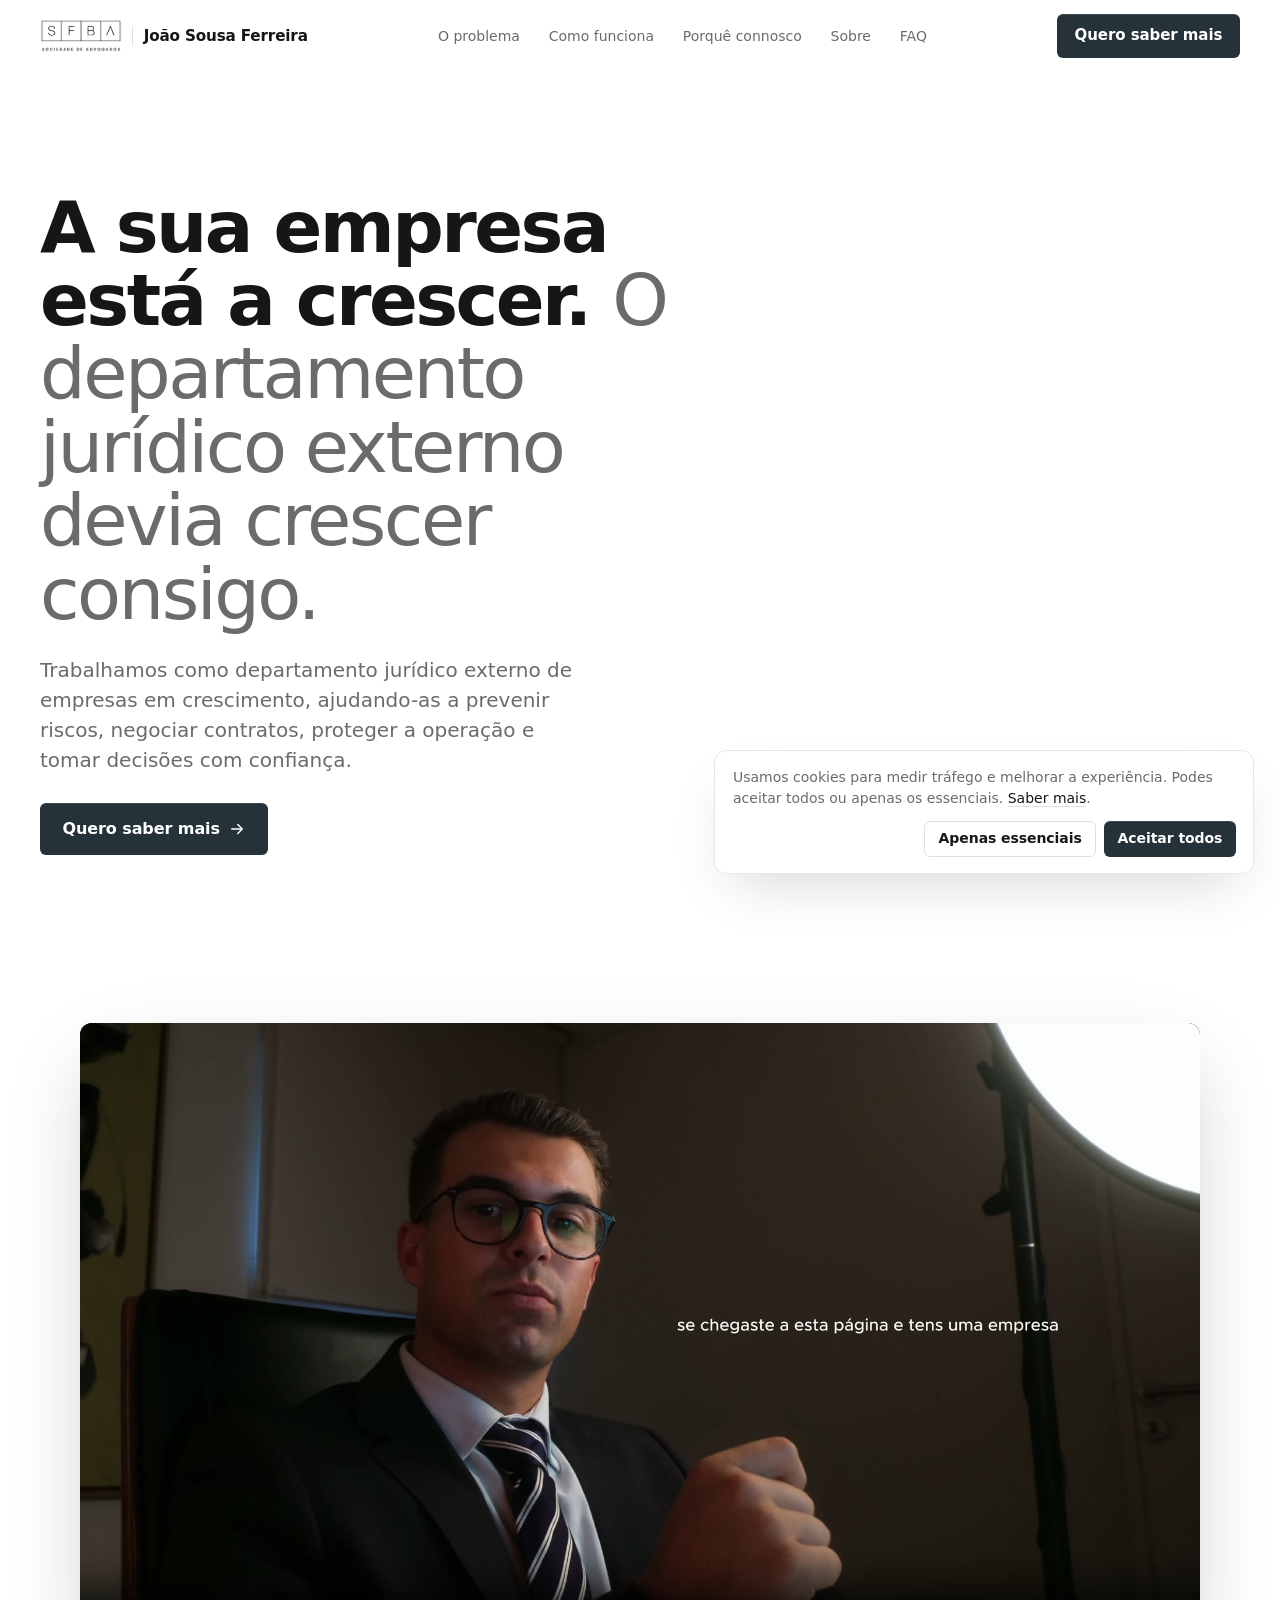
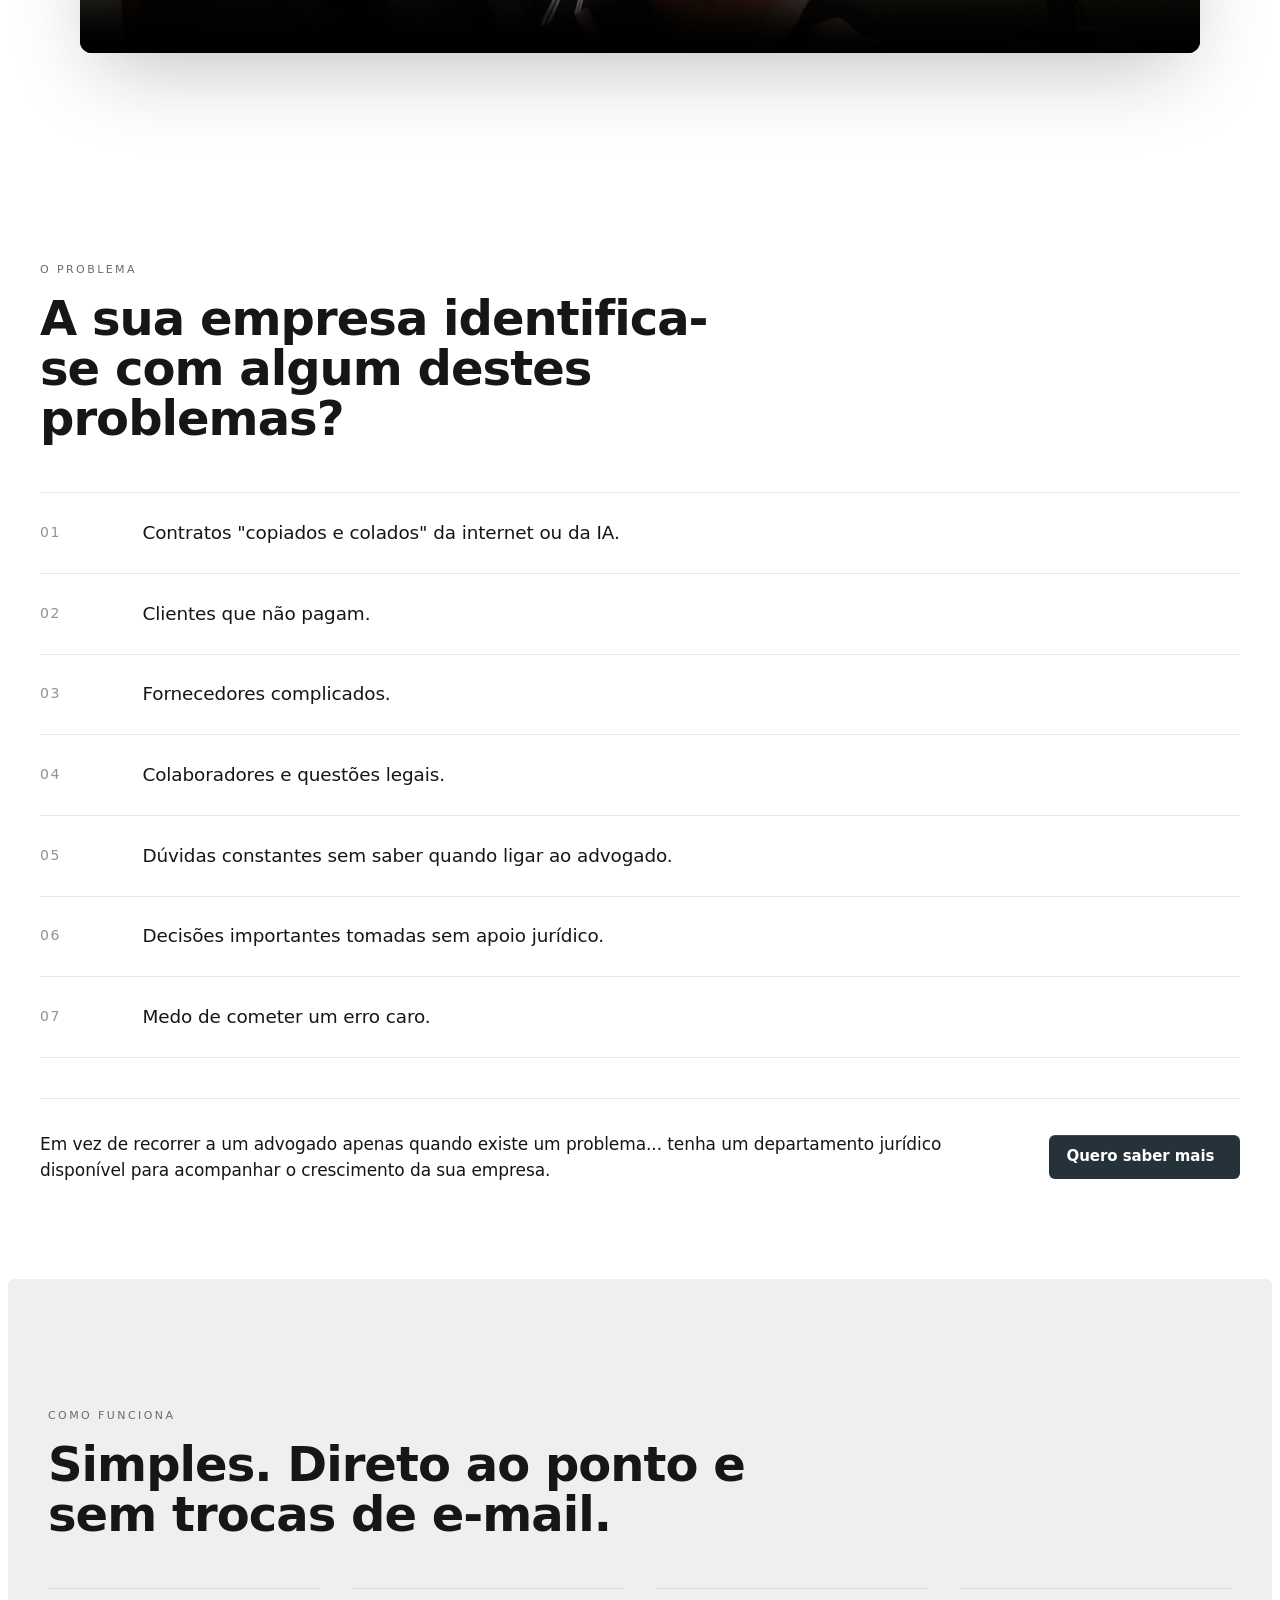
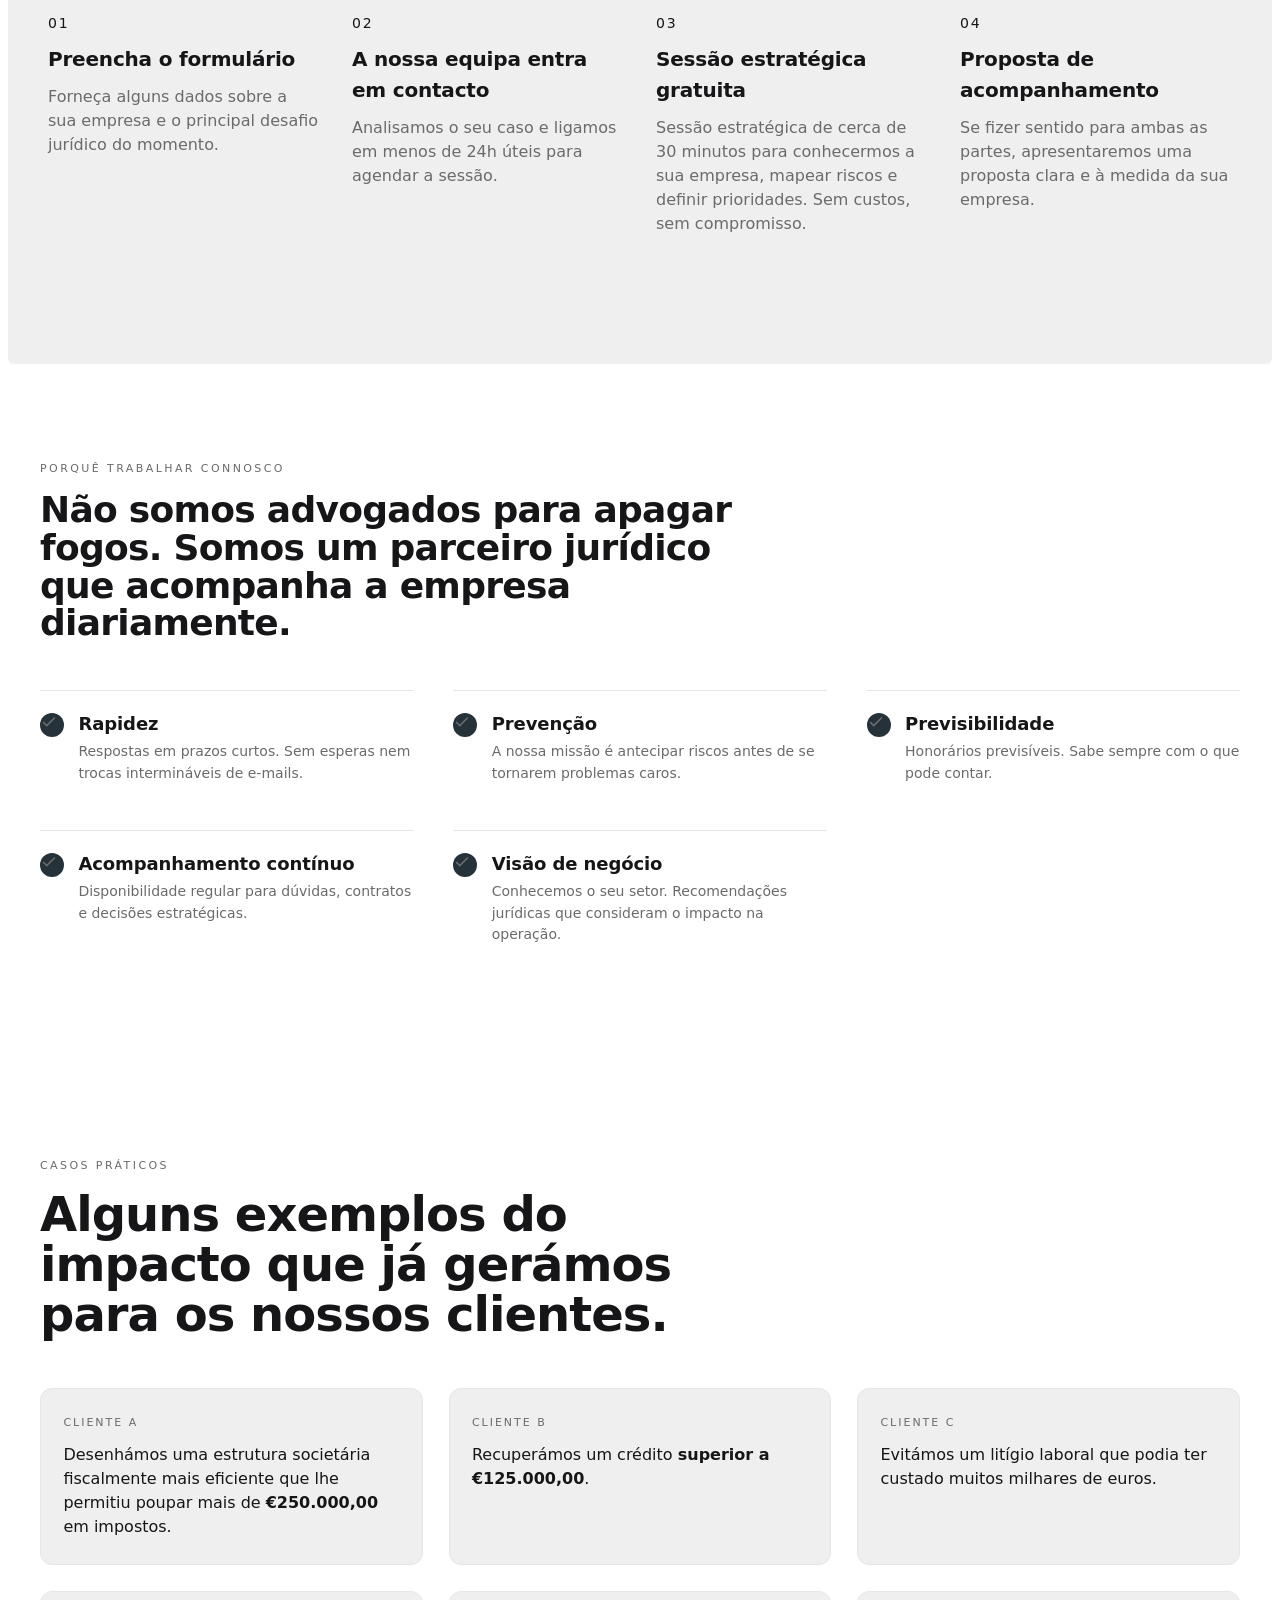
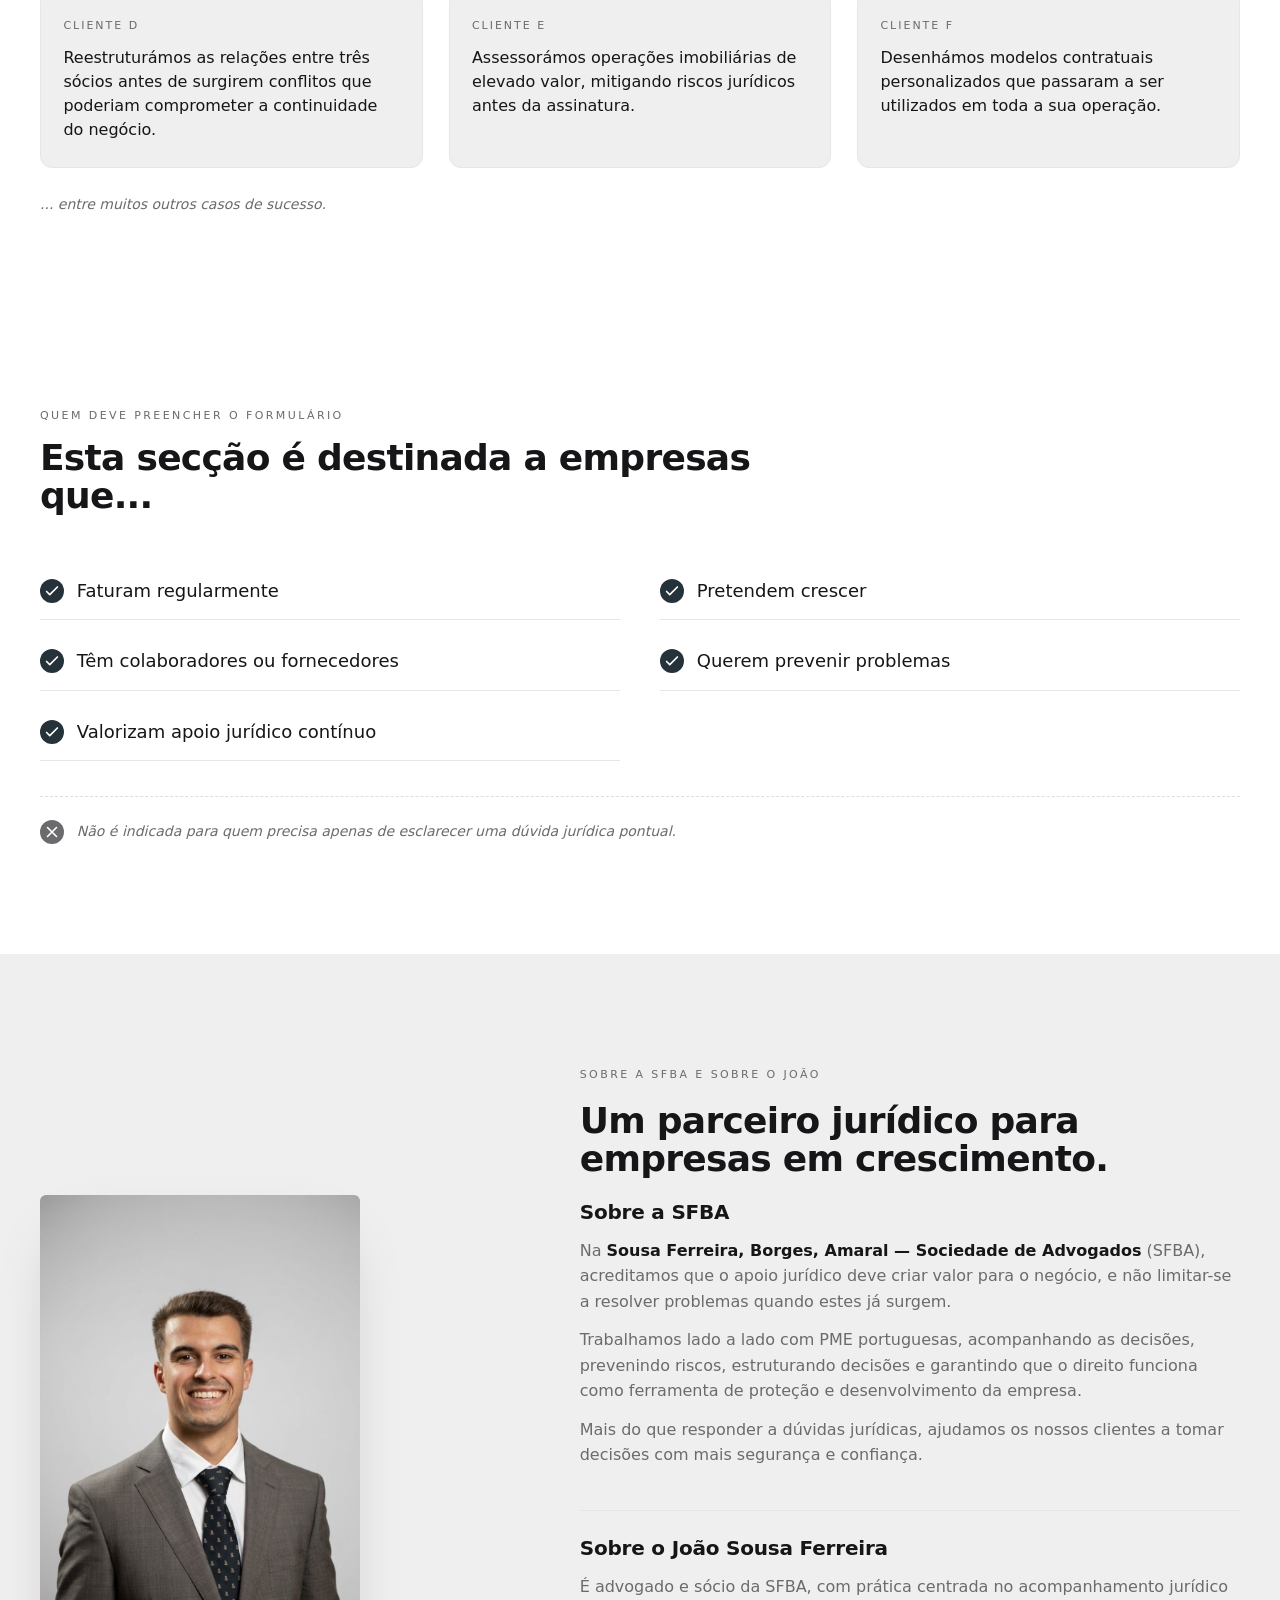
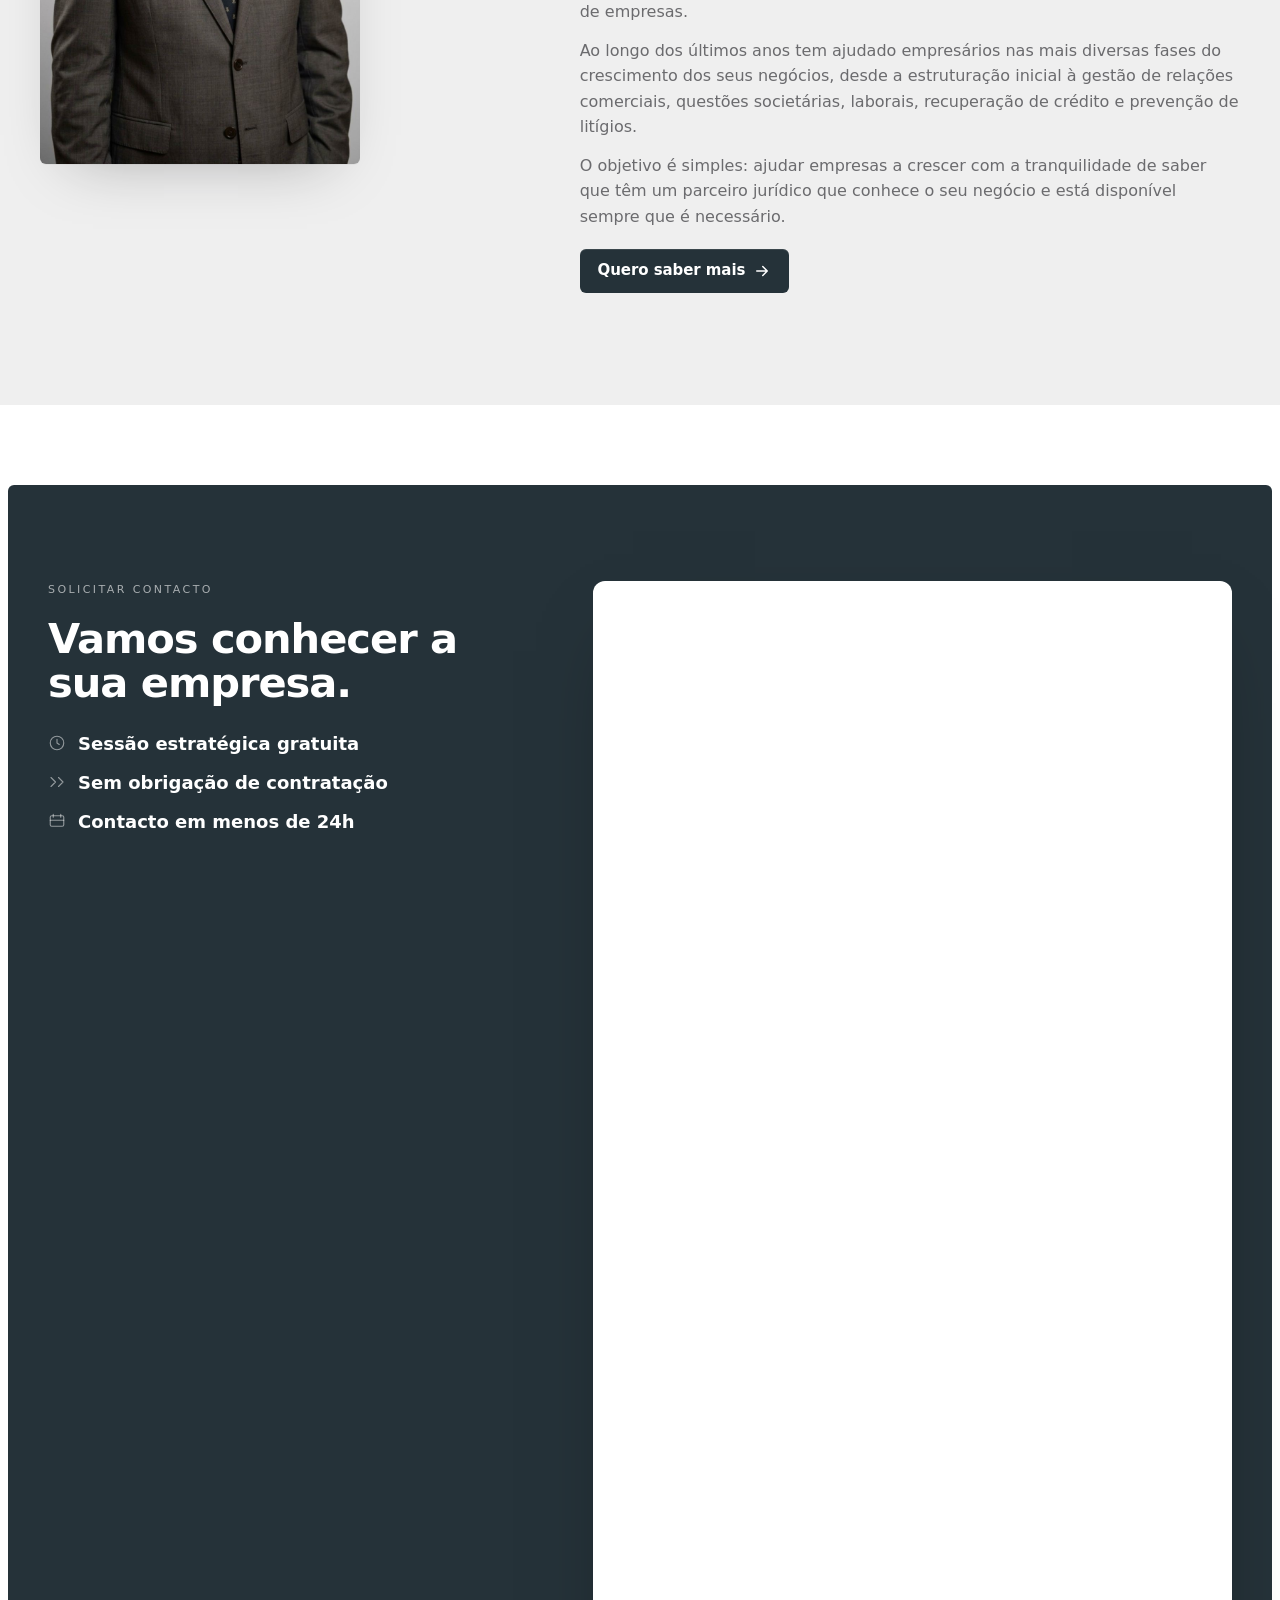
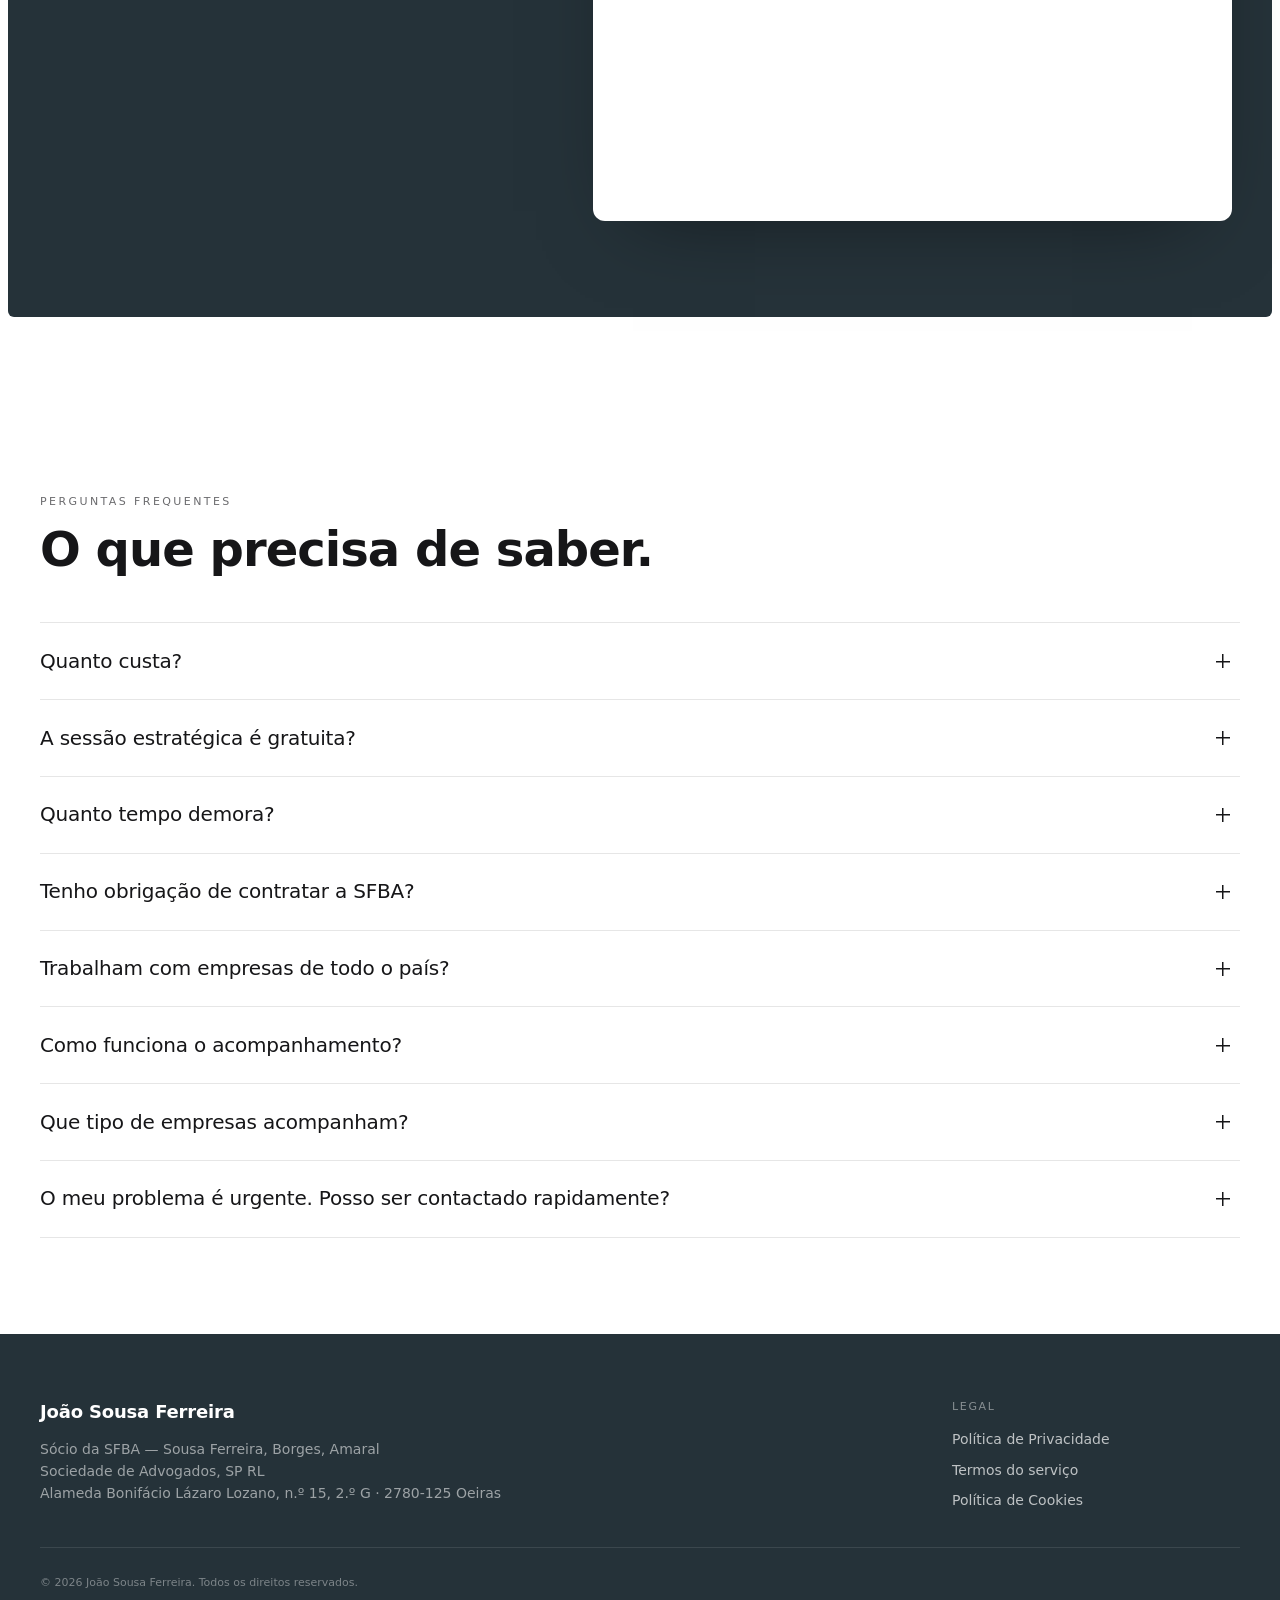
==== index.html @ a93ea9e2 "fix(why-us): SVG intrinsic size 20→18 in HTML (matches qualify exactly) The CSS override `.why-us__c" ====
<!doctype html>
<html lang="pt-PT">
<head>
<meta charset="utf-8">
<meta name="viewport" content="width=device-width, initial-scale=1, viewport-fit=cover">
<meta name="theme-color" content="#161618">
<meta name="description" content="Departamento jurídico externo para PME em crescimento. Prevenimos riscos, negociamos contratos e protegemos a operação. Sessão estratégica gratuita — SFBA · Sociedade de Advogados.">
<title>João Sousa Ferreira — Advogado | Consulta jurídica online</title>

<link rel="alternate" hreflang="pt-PT" href="https://consultajsf.sfba.pt/">
<link rel="alternate" hreflang="en" href="https://consultajsf.sfba.pt/en/">
<link rel="alternate" hreflang="x-default" href="https://consultajsf.sfba.pt/">
<link rel="canonical" href="https://consultajsf.sfba.pt/">

<!-- Meta Pixel Code -->
<script>
!function(f,b,e,v,n,t,s)
{if(f.fbq)return;n=f.fbq=function(){n.callMethod?
n.callMethod.apply(n,arguments):n.queue.push(arguments)};
if(!f._fbq)f._fbq=n;n.push=n;n.loaded=!0;n.version='2.0';
n.queue=[];t=b.createElement(e);t.async=!0;
t.src=v;s=b.getElementsByTagName(e)[0];
s.parentNode.insertBefore(t,s)}(window, document,'script',
'https://connect.facebook.net/en_US/fbevents.js');
fbq('init', '1609154350110510');
fbq('track', 'PageView');
</script>
<noscript><img height="1" width="1" style="display:none"
src="https://www.facebook.com/tr?id=1609154350110510&ev=PageView&noscript=1"
alt=""/></noscript>
<!-- End Meta Pixel Code -->

<link rel="preconnect" href="https://cdn.prod.website-files.com" crossorigin>
<link rel="preconnect" href="https://api.leadconnectorhq.com" crossorigin>
<link rel="preconnect" href="https://link.msgsndr.com" crossorigin>
<link rel="preload" as="font" type="font/woff2" crossorigin href="https://cdn.prod.website-files.com/6919d87fb59aea89ebd7268e/6919d880b59aea89ebd7285d_BDOGrotesk-Regular.woff2">
<link rel="preload" as="font" type="font/woff2" crossorigin href="https://cdn.prod.website-files.com/6919d87fb59aea89ebd7268e/6919d880b59aea89ebd7285b_BDOGrotesk-Bold.woff2">
<link rel="stylesheet" href="assets/styles.css?v=19">
</head>
<body>

<!-- ==========================================================
NAV — minimal, sticky on scroll
=========================================================== -->
<header class="nav" data-nav>
  <div class="nav__inner">
    <a class="nav__brand" href="#top" aria-label="SFBA — Sociedade de Advogados">
      <img src="assets/img/sfba-logo.png" alt="SFBA" class="nav__brand-mark nav__brand-mark--logo" width="140" height="58">
      <span class="nav__brand-divider" aria-hidden="true"></span>
      <span class="nav__brand-name">João Sousa Ferreira</span>
    </a>
    <nav class="nav__links" aria-label="Secções">
      <a href="#problema">O problema</a>
      <a href="#como-funciona">Como funciona</a>
      <a href="#porque-connosco">Porquê connosco</a>
      <a href="#sobre">Sobre</a>
      <a href="#faq">FAQ</a>
    </nav>
    <div class="nav__end">
      <a href="#formulario" class="btn btn--primary nav__cta" data-track="nav_cta_click">Quero saber mais</a>
    </div>
  </div>
</header>

<main id="top">

  <!-- ==========================================================
  01 · HERO — asymmetric split, content left, portrait right
  =========================================================== -->
  <section class="hero">
    <div class="hero__grid">

      <div class="hero__content">
        <h1 class="hero__headline">
          A sua empresa está a crescer. <span class="hero__headline-accent">O departamento jurídico externo devia crescer consigo.</span>
        </h1>

        <p class="hero__sub">
          Trabalhamos como departamento jurídico externo de empresas em crescimento,
          ajudando-as a prevenir riscos, negociar contratos, proteger a operação e
          tomar decisões com confiança.
        </p>

        <div class="hero__actions">
          <a href="#formulario" class="btn btn--primary btn--lg" data-track="hero_cta_click">
            Quero saber mais
            <svg class="btn__arrow" width="18" height="18" viewBox="0 0 18 18" fill="none" aria-hidden="true">
              <path d="M3.75 9h10.5M9.75 4.5L14.25 9l-4.5 4.5" stroke="currentColor" stroke-width="1.5" stroke-linecap="round" stroke-linejoin="round"/>
            </svg>
          </a>
        </div>

      </div>

    </div>
  </section>

  <!-- ==========================================================
  01B · VSL — vídeo horizontal a seguir ao hero (peça central de conversão)
  =========================================================== -->
  <section class="vsl" aria-label="Vídeo de apresentação">
    <div class="vsl__inner">
      <video
        class="vsl__player"
        poster="assets/img/vsl-poster.jpg"
        controls
        preload="metadata"
        playsinline
        width="1920" height="1080">
        <source src="assets/video/vsl.mp4" type="video/mp4">
      </video>
    </div>
  </section>


  <!-- ==========================================================
  03 · O PROBLEMA — 7 sintomas típicos de empresas em crescimento
  =========================================================== -->
  <section class="problems" id="problema">
    <div class="container">
      <header class="section-head">
        <p class="eyebrow">O problema</p>
        <h2 class="section-title">A sua empresa identifica-se com algum destes problemas?</h2>
      </header>

      <ol class="problems__list" role="list">
        <li class="problems__item">
          <span class="problems__num">01</span>
          <p>Contratos "copiados e colados" da internet ou da IA.</p>
        </li>
        <li class="problems__item">
          <span class="problems__num">02</span>
          <p>Clientes que não pagam.</p>
        </li>
        <li class="problems__item">
          <span class="problems__num">03</span>
          <p>Fornecedores complicados.</p>
        </li>
        <li class="problems__item">
          <span class="problems__num">04</span>
          <p>Colaboradores e questões legais.</p>
        </li>
        <li class="problems__item">
          <span class="problems__num">05</span>
          <p>Dúvidas constantes sem saber quando ligar ao advogado.</p>
        </li>
        <li class="problems__item">
          <span class="problems__num">06</span>
          <p>Decisões importantes tomadas sem apoio jurídico.</p>
        </li>
        <li class="problems__item">
          <span class="problems__num">07</span>
          <p>Medo de cometer um erro caro.</p>
        </li>
      </ol>

      <!-- Fecho: reposiciona para "departamento jurídico contínuo" -->
      <div class="problems__cta">
        <p>Em vez de recorrer a um advogado apenas quando existe um problema... tenha um departamento jurídico disponível para acompanhar o crescimento da sua empresa.</p>
        <a href="#formulario" class="btn btn--primary" data-track="problems_cta_click">
          Quero saber mais
          <svg class="btn__arrow" width="18" height="18" viewBox="0 0 18 18" fill="none" aria-hidden="true">
            <path d="M3.75 9h10.5M9.75 4.5L14.25 9l-4.5 4.5" stroke="currentColor" stroke-width="1.5" stroke-linecap="round" stroke-linejoin="round"/>
          </svg>
        </a>
      </div>
    </div>
  </section>

  <!-- ==========================================================
  04 · COMO FUNCIONA — 4 passos com linha conectora
  =========================================================== -->
  <section class="howto" id="como-funciona">
    <div class="container">
      <div class="howto__content">
      <header class="section-head">
        <p class="eyebrow">Como funciona</p>
        <h2 class="section-title">Simples. Direto ao ponto e sem trocas de e-mail.</h2>
      </header>

      <ol class="howto__steps" role="list">
        <li class="howto__step">
          <span class="howto__num">01</span>
          <h3 class="howto__title">Preencha o formulário</h3>
          <p class="howto__desc">Forneça alguns dados sobre a sua empresa e o principal desafio jurídico do momento.</p>
        </li>
        <li class="howto__step">
          <span class="howto__num">02</span>
          <h3 class="howto__title">A nossa equipa entra em contacto</h3>
          <p class="howto__desc">Analisamos o seu caso e ligamos em menos de 24h úteis para agendar a sessão.</p>
        </li>
        <li class="howto__step">
          <span class="howto__num">03</span>
          <h3 class="howto__title">Sessão estratégica gratuita</h3>
          <p class="howto__desc">Sessão estratégica de cerca de 30 minutos para conhecermos a sua empresa, mapear riscos e definir prioridades. Sem custos, sem compromisso.</p>
        </li>
        <li class="howto__step">
          <span class="howto__num">04</span>
          <h3 class="howto__title">Proposta de acompanhamento</h3>
          <p class="howto__desc">Se fizer sentido para ambas as partes, apresentaremos uma proposta clara e à medida da sua empresa.</p>
        </li>
      </ol>
      </div>
    </div>
  </section>

  <!-- ==========================================================
  05 · PORQUÊ CONNOSCO — proposta de valor + 5 valores
  =========================================================== -->
  <section class="why-us" id="porque-connosco">
    <div class="container">
      <header class="section-head">
        <p class="eyebrow">Porquê trabalhar connosco</p>
        <h2 class="section-title section-title--tight">Não somos advogados para apagar fogos. Somos um parceiro jurídico que acompanha a empresa diariamente.</h2>
      </header>

      <ul class="why-us__values" role="list" aria-label="Os nossos valores">
        <li class="why-us__value">
          <span class="why-us__check" aria-hidden="true">
            <svg width="18" height="18" viewBox="0 0 20 20" fill="none"><path d="M4 10.5l3.5 3.5L16 5.5" stroke="currentColor" stroke-width="1.8" stroke-linecap="round" stroke-linejoin="round"/></svg>
          </span>
          <div>
            <strong>Rapidez</strong>
            <span>Respostas em prazos curtos. Sem esperas nem trocas intermináveis de e-mails.</span>
          </div>
        </li>
        <li class="why-us__value">
          <span class="why-us__check" aria-hidden="true">
            <svg width="18" height="18" viewBox="0 0 20 20" fill="none"><path d="M4 10.5l3.5 3.5L16 5.5" stroke="currentColor" stroke-width="1.8" stroke-linecap="round" stroke-linejoin="round"/></svg>
          </span>
          <div>
            <strong>Prevenção</strong>
            <span>A nossa missão é antecipar riscos antes de se tornarem problemas caros.</span>
          </div>
        </li>
        <li class="why-us__value">
          <span class="why-us__check" aria-hidden="true">
            <svg width="18" height="18" viewBox="0 0 20 20" fill="none"><path d="M4 10.5l3.5 3.5L16 5.5" stroke="currentColor" stroke-width="1.8" stroke-linecap="round" stroke-linejoin="round"/></svg>
          </span>
          <div>
            <strong>Previsibilidade</strong>
            <span>Honorários previsíveis. Sabe sempre com o que pode contar.</span>
          </div>
        </li>
        <li class="why-us__value">
          <span class="why-us__check" aria-hidden="true">
            <svg width="18" height="18" viewBox="0 0 20 20" fill="none"><path d="M4 10.5l3.5 3.5L16 5.5" stroke="currentColor" stroke-width="1.8" stroke-linecap="round" stroke-linejoin="round"/></svg>
          </span>
          <div>
            <strong>Acompanhamento contínuo</strong>
            <span>Disponibilidade regular para dúvidas, contratos e decisões estratégicas.</span>
          </div>
        </li>
        <li class="why-us__value">
          <span class="why-us__check" aria-hidden="true">
            <svg width="18" height="18" viewBox="0 0 20 20" fill="none"><path d="M4 10.5l3.5 3.5L16 5.5" stroke="currentColor" stroke-width="1.8" stroke-linecap="round" stroke-linejoin="round"/></svg>
          </span>
          <div>
            <strong>Visão de negócio</strong>
            <span>Conhecemos o seu setor. Recomendações jurídicas que consideram o impacto na operação.</span>
          </div>
        </li>
      </ul>
    </div>
  </section>

  <!-- ==========================================================
  06 · CASOS PRÁTICOS — impacto real com clientes
  =========================================================== -->
  <section class="cases" id="casos-praticos">
    <div class="container">
      <header class="section-head">
        <p class="eyebrow">Casos práticos</p>
        <h2 class="section-title">Alguns exemplos do impacto que já gerámos para os nossos clientes.</h2>
      </header>

      <ol class="cases__list" role="list">
        <li class="cases__item">
          <span class="cases__label">Cliente A</span>
          <p>Desenhámos uma estrutura societária fiscalmente mais eficiente que lhe permitiu poupar mais de <strong>€250.000,00</strong> em impostos.</p>
        </li>
        <li class="cases__item">
          <span class="cases__label">Cliente B</span>
          <p>Recuperámos um crédito <strong>superior a €125.000,00</strong>.</p>
        </li>
        <li class="cases__item">
          <span class="cases__label">Cliente C</span>
          <p>Evitámos um litígio laboral que podia ter custado muitos milhares de euros.</p>
        </li>
        <li class="cases__item">
          <span class="cases__label">Cliente D</span>
          <p>Reestruturámos as relações entre três sócios antes de surgirem conflitos que poderiam comprometer a continuidade do negócio.</p>
        </li>
        <li class="cases__item">
          <span class="cases__label">Cliente E</span>
          <p>Assessorámos operações imobiliárias de elevado valor, mitigando riscos jurídicos antes da assinatura.</p>
        </li>
        <li class="cases__item">
          <span class="cases__label">Cliente F</span>
          <p>Desenhámos modelos contratuais personalizados que passaram a ser utilizados em toda a sua operação.</p>
        </li>
      </ol>

      <p class="cases__more">... entre muitos outros casos de sucesso.</p>
    </div>
  </section>

  <!-- ==========================================================
  07 · QUEM DEVE PREENCHER — qualificação de leads
  =========================================================== -->
  <section class="qualify" id="quem-deve">
    <div class="container">
      <header class="section-head">
        <p class="eyebrow">Quem deve preencher o formulário</p>
        <h2 class="section-title section-title--tight">Esta secção é destinada a empresas que...</h2>
      </header>

      <ul class="qualify__list" role="list">
        <li class="qualify__item qualify__item--yes">
          <span class="qualify__mark" aria-hidden="true">
            <svg width="18" height="18" viewBox="0 0 20 20" fill="none"><path d="M4 10.5l3.5 3.5L16 5.5" stroke="currentColor" stroke-width="1.8" stroke-linecap="round" stroke-linejoin="round"/></svg>
          </span>
          <span>Faturam regularmente</span>
        </li>
        <li class="qualify__item qualify__item--yes">
          <span class="qualify__mark" aria-hidden="true">
            <svg width="18" height="18" viewBox="0 0 20 20" fill="none"><path d="M4 10.5l3.5 3.5L16 5.5" stroke="currentColor" stroke-width="1.8" stroke-linecap="round" stroke-linejoin="round"/></svg>
          </span>
          <span>Pretendem crescer</span>
        </li>
        <li class="qualify__item qualify__item--yes">
          <span class="qualify__mark" aria-hidden="true">
            <svg width="18" height="18" viewBox="0 0 20 20" fill="none"><path d="M4 10.5l3.5 3.5L16 5.5" stroke="currentColor" stroke-width="1.8" stroke-linecap="round" stroke-linejoin="round"/></svg>
          </span>
          <span>Têm colaboradores ou fornecedores</span>
        </li>
        <li class="qualify__item qualify__item--yes">
          <span class="qualify__mark" aria-hidden="true">
            <svg width="18" height="18" viewBox="0 0 20 20" fill="none"><path d="M4 10.5l3.5 3.5L16 5.5" stroke="currentColor" stroke-width="1.8" stroke-linecap="round" stroke-linejoin="round"/></svg>
          </span>
          <span>Querem prevenir problemas</span>
        </li>
        <li class="qualify__item qualify__item--yes">
          <span class="qualify__mark" aria-hidden="true">
            <svg width="18" height="18" viewBox="0 0 20 20" fill="none"><path d="M4 10.5l3.5 3.5L16 5.5" stroke="currentColor" stroke-width="1.8" stroke-linecap="round" stroke-linejoin="round"/></svg>
          </span>
          <span>Valorizam apoio jurídico contínuo</span>
        </li>
        <li class="qualify__item qualify__item--no">
          <span class="qualify__mark" aria-hidden="true">
            <svg width="18" height="18" viewBox="0 0 20 20" fill="none"><path d="M5 5l10 10M15 5L5 15" stroke="currentColor" stroke-width="1.8" stroke-linecap="round"/></svg>
          </span>
          <span>Não é indicada para quem precisa apenas de esclarecer uma dúvida jurídica pontual.</span>
        </li>
      </ul>
    </div>
  </section>

  <!-- ==========================================================
  08 · SOBRE — split, foto + bio
  =========================================================== -->
  <section class="about" id="sobre">
    <div class="about__grid">

      <div class="about__visual">
        <div class="portrait portrait--about">
          <div class="portrait__frame">
            <img
              src="assets/img/joao.jpg"
              srcset="assets/img/joao-md.jpg 457w, assets/img/joao.jpg 915w"
              sizes="(max-width: 960px) 80vw, 460px"
              alt="João Sousa Ferreira, advogado"
              class="portrait__img"
              width="915" height="1600"
              loading="lazy">
          </div>
        </div>
      </div>

      <div class="about__content">
        <p class="eyebrow">Sobre a SFBA e sobre o João</p>
        <h2 class="section-title section-title--tight">
          Um parceiro jurídico para empresas em crescimento.
        </h2>

        <!-- BLOCO 1 · SFBA -->
        <div class="about__block">
          <h3 class="about__block-title">Sobre a SFBA</h3>
          <p class="about__block-text">
            Na <strong>Sousa Ferreira, Borges, Amaral &mdash; Sociedade de Advogados</strong> (SFBA),
            acreditamos que o apoio jurídico deve criar valor para o negócio,
            e não limitar-se a resolver problemas quando estes já surgem.
          </p>
          <p class="about__block-text">
            Trabalhamos lado a lado com PME portuguesas, acompanhando as decisões,
            prevenindo riscos, estruturando decisões e garantindo que o direito
            funciona como ferramenta de proteção e desenvolvimento da empresa.
          </p>
          <p class="about__block-text">
            Mais do que responder a dúvidas jurídicas, ajudamos os nossos clientes
            a tomar decisões com mais segurança e confiança.
          </p>
        </div>

        <!-- BLOCO 2 · João -->
        <div class="about__block">
          <h3 class="about__block-title">Sobre o João Sousa Ferreira</h3>
          <p class="about__block-text">
            É advogado e sócio da SFBA, com prática centrada no acompanhamento
            jurídico de empresas.
          </p>
          <p class="about__block-text">
            Ao longo dos últimos anos tem ajudado empresários nas mais diversas
            fases do crescimento dos seus negócios, desde a estruturação inicial
            à gestão de relações comerciais, questões societárias, laborais,
            recuperação de crédito e prevenção de litígios.
          </p>
          <p class="about__block-text">
            O objetivo é simples: ajudar empresas a crescer com a tranquilidade
            de saber que têm um parceiro jurídico que conhece o seu negócio e
            está disponível sempre que é necessário.
          </p>
        </div>

        <a href="#formulario" class="btn btn--primary" data-track="about_cta_click">
          Quero saber mais
          <svg class="btn__arrow" width="18" height="18" viewBox="0 0 18 18" fill="none" aria-hidden="true">
            <path d="M3.75 9h10.5M9.75 4.5L14.25 9l-4.5 4.5" stroke="currentColor" stroke-width="1.5" stroke-linecap="round" stroke-linejoin="round"/>
          </svg>
        </a>
      </div>

    </div>
  </section>

  <!-- ==========================================================
  09 · FORMULÁRIO — embed GHL, peça central da conversão
  =========================================================== -->
  <section class="booking" id="formulario">
    <div class="booking__grid">
      <div class="booking__content">

      <aside class="booking__aside">
        <p class="eyebrow eyebrow--inverse">Solicitar contacto</p>
        <h2 class="booking__title">Vamos conhecer a sua empresa.</h2>

        <ul class="booking__bullets" role="list">
          <li>
            <svg width="18" height="18" viewBox="0 0 24 24" fill="none" stroke="currentColor" stroke-width="1.5" stroke-linecap="round" stroke-linejoin="round" aria-hidden="true"><circle cx="12" cy="12" r="9"/><path d="M12 7v5l3 2"/></svg>
            <div><strong>Sessão estratégica gratuita</strong></div>
          </li>
          <li>
            <svg width="18" height="18" viewBox="0 0 24 24" fill="none" stroke="currentColor" stroke-width="1.5" stroke-linecap="round" stroke-linejoin="round" aria-hidden="true"><path d="M4 6l6 6-6 6M14 6l6 6-6 6"/></svg>
            <div><strong>Sem obrigação de contratação</strong></div>
          </li>
          <li>
            <svg width="18" height="18" viewBox="0 0 24 24" fill="none" stroke="currentColor" stroke-width="1.5" stroke-linecap="round" stroke-linejoin="round" aria-hidden="true"><rect x="3" y="5" width="18" height="14" rx="2"/><path d="M7 3v4M17 3v4M3 11h18"/></svg>
            <div><strong>Contacto em menos de 24h</strong></div>
          </li>
        </ul>
      </aside>

      <!-- GHL — inline form embed. Leads vão diretos para GoHighLevel -->
      <div class="booking__form-embed" data-track-form>
        <iframe
          src="https://api.leadconnectorhq.com/widget/form/pN3DjJBdsDAEzfLIJol9"
          id="inline-pN3DjJBdsDAEzfLIJol9"
          data-layout="{'id':'INLINE'}"
          data-trigger-type="alwaysShow"
          data-trigger-value=""
          data-activation-type="alwaysActivated"
          data-activation-value=""
          data-deactivation-type="neverDeactivate"
          data-deactivation-value=""
          data-form-name="Leads"
          data-height="1225"
          data-layout-iframe-id="inline-pN3DjJBdsDAEzfLIJol9"
          data-form-id="pN3DjJBdsDAEzfLIJol9"
          title="Formulário — Solicitar contacto"></iframe>
      </div>
      </div>
    </div>
  </section>

  <!-- ==========================================================
  08 · FAQ — accordion clean, sem boxes
  =========================================================== -->
  <section class="faq" id="faq">
    <div class="container">
      <header class="section-head">
        <p class="eyebrow">Perguntas frequentes</p>
        <h2 class="section-title">O que precisa de saber.</h2>
      </header>

      <div class="faq__list">

        <details class="faq__item">
          <summary>Quanto custa?</summary>
          <div class="faq__answer">
            <p>A primeira sessão é totalmente gratuita. Caso, no final, concluamos que faz sentido trabalharmos em conjunto, apresentar-lhe-emos uma proposta adequada às necessidades da sua empresa, sem qualquer compromisso.</p>
          </div>
        </details>

        <details class="faq__item">
          <summary>A sessão estratégica é gratuita?</summary>
          <div class="faq__answer">
            <p>Sim. O objetivo da sessão é compreender a realidade da sua empresa, identificar os principais desafios jurídicos e perceber se podemos efetivamente ajudá-lo.</p>
          </div>
        </details>

        <details class="faq__item">
          <summary>Quanto tempo demora?</summary>
          <div class="faq__answer">
            <p>O preenchimento do formulário demora cerca de 1 minuto. Após a submissão, a nossa equipa analisará o pedido e entrará em contacto consigo. Caso exista enquadramento, será agendada uma sessão estratégica com duração aproximada de 30 minutos.</p>
          </div>
        </details>

        <details class="faq__item">
          <summary>Tenho obrigação de contratar a SFBA?</summary>
          <div class="faq__answer">
            <p>Não. A sessão estratégica não implica qualquer compromisso. Apenas apresentaremos uma proposta caso entendamos que podemos acrescentar valor ao seu negócio e só avançaremos se decidir trabalhar connosco.</p>
          </div>
        </details>

        <details class="faq__item">
          <summary>Trabalham com empresas de todo o país?</summary>
          <div class="faq__answer">
            <p>Sim. Acompanhamos empresas em todo o território nacional, presencialmente ou por videoconferência, consoante as necessidades de cada cliente.</p>
          </div>
        </details>

        <details class="faq__item">
          <summary>Como funciona o acompanhamento?</summary>
          <div class="faq__answer">
            <p>Depois da sessão estratégica, caso decida avançar, definimos a solução mais adequada para a sua empresa. O nosso objetivo é atuar como um parceiro jurídico de longo prazo, acompanhando o crescimento do negócio, prevenindo riscos e apoiando as decisões mais importantes.</p>
          </div>
        </details>

        <details class="faq__item">
          <summary>Que tipo de empresas acompanham?</summary>
          <div class="faq__answer">
            <p>Trabalhamos principalmente com pequenas e médias empresas que pretendem crescer de forma sustentada e valorizam um acompanhamento jurídico próximo, estratégico e contínuo.</p>
          </div>
        </details>

        <details class="faq__item">
          <summary>O meu problema é urgente. Posso ser contactado rapidamente?</summary>
          <div class="faq__answer">
            <p>Sim. Após recebermos o seu pedido, procuramos analisá-lo com a maior brevidade possível. Se a situação for urgente, indique-o no formulário para podermos dar-lhe a devida prioridade.</p>
          </div>
        </details>

      </div>
    </div>
  </section>


</main>

<!-- ==========================================================
FOOTER LEGAL
=========================================================== -->
<footer class="footer">
  <div class="footer__inner footer__inner--two">
    <div class="footer__col footer__col--brand">
      <span class="footer__brand">João Sousa Ferreira</span>
      <p class="footer__small">
        Sócio da SFBA &mdash; Sousa Ferreira, Borges, Amaral<br>
        Sociedade de Advogados, SP RL<br>
        Alameda Bonifácio Lázaro Lozano, n.º&nbsp;15, 2.º&nbsp;G &middot; 2780-125 Oeiras
      </p>
    </div>

    <div class="footer__col">
      <span class="footer__heading">Legal</span>
      <a href="#privacidade">Política de Privacidade</a>
      <a href="#termos">Termos do serviço</a>
      <a href="#cookies">Política de Cookies</a>
    </div>
  </div>
  <p class="footer__copy">&copy; <span data-year></span> João Sousa Ferreira. Todos os direitos reservados.</p>
</footer>

<!-- Sticky CTA — visível ao scroll -->
<a href="#formulario" class="sticky-cta" data-sticky-cta data-track="sticky_cta_click" aria-label="Solicitar contacto">
  <span>Quero saber mais</span>
  <svg width="16" height="16" viewBox="0 0 18 18" fill="none" aria-hidden="true">
    <path d="M3.75 9h10.5M9.75 4.5L14.25 9l-4.5 4.5" stroke="currentColor" stroke-width="1.6" stroke-linecap="round" stroke-linejoin="round"/>
  </svg>
</a>

<!-- Cookie banner (RGPD) — Consent Mode v2 -->
<aside class="cookie" data-cookie hidden role="region" aria-label="Consentimento de cookies">
  <p>
    Usamos cookies para medir tráfego e melhorar a experiência. Podes aceitar todos
    ou apenas os essenciais. <a href="#cookies">Saber mais</a>.
  </p>
  <div class="cookie__actions">
    <button type="button" class="btn btn--ghost btn--sm" data-cookie-essential>Apenas essenciais</button>
    <button type="button" class="btn btn--primary btn--sm" data-cookie-accept>Aceitar todos</button>
  </div>
</aside>

<script src="assets/script.js?v=19" defer></script>
<script src="https://link.msgsndr.com/js/form_embed.js" async></script>
</body>
</html>
---- assets/styles.css ----
/* ==========================================================
   FONTS — BDO Grotesk (alinhado com brand SFBA)
   ========================================================== */
@font-face {
  font-family: "Bdogrotesk";
  src: url("https://cdn.prod.website-files.com/6919d87fb59aea89ebd7268e/6919d880b59aea89ebd7285d_BDOGrotesk-Regular.woff2") format("woff2");
  font-weight: 400; font-style: normal; font-display: swap;
}
@font-face {
  font-family: "Bdogrotesk";
  src: url("https://cdn.prod.website-files.com/6919d87fb59aea89ebd7268e/6919d880b59aea89ebd7285a_BDOGrotesk-Medium.woff2") format("woff2");
  font-weight: 500; font-style: normal; font-display: swap;
}
@font-face {
  font-family: "Bdogrotesk";
  src: url("https://cdn.prod.website-files.com/6919d87fb59aea89ebd7268e/6919d880b59aea89ebd7285c_BDOGrotesk-DemiBold.woff2") format("woff2");
  font-weight: 600; font-style: normal; font-display: swap;
}
@font-face {
  font-family: "Bdogrotesk";
  src: url("https://cdn.prod.website-files.com/6919d87fb59aea89ebd7268e/6919d880b59aea89ebd7285b_BDOGrotesk-Bold.woff2") format("woff2");
  font-weight: 700; font-style: normal; font-display: swap;
}

/* ==========================================================
   TOKENS — extraídos da brand SFBA
   ========================================================== */
:root {
  --c-white: #ffffff;
  --c-100: #efefef;
  --c-200: #e6e6e6;
  --c-300: #dedede;
  --c-400: #929295;
  --c-500: #6b6b6e;
  --c-600: #3a3a3e;
  --c-650: #2a2a2c;
  --c-700: #232325;
  --c-800: #1c1c1e;
  --c-900: #161618;
  /* Accent — dark teal-blue (Brand Guidelines v2 · regra 01).
     Reservado para CTA blocks e dark sections. Nunca para texto inline
     ou decoração. */
  --c-accent:        #253239;
  --c-accent-hover:  #2f4049;
  --c-accent-deep:   #1a232a;

  --ff: "Bdogrotesk", system-ui, -apple-system, "Segoe UI", Helvetica, Arial, sans-serif;

  --fs-xs: .6875rem;
  --fs-sm: .875rem;
  --fs-btn: .9375rem;
  --fs-base: 1rem;
  --fs-md: 1.125rem;
  --fs-lg: 1.25rem;
  --fs-xl: 1.5rem;
  --fs-2xl: 2rem;
  --fs-3xl: 2.5rem;
  --fs-4xl: 3rem;
  --fs-5xl: clamp(3rem, 6vw, 5rem);
  /* Hero H1 — alinhado com sfba.pt: --font-size--fluid-large = 6vw, com clamp para mobile/4K */
  --fs-display: clamp(2.25rem, 6vw, 4.5rem);

  --r-sm: 4px;
  --r: 6px;
  --r-lg: 12px;
  --r-pill: 999px;

  --pad-mobile: 1.25rem;
  --pad-tablet: 2rem;
  --pad-desktop: 2.5rem;

  --max: 1320px;

  --ease: cubic-bezier(.2,.7,.2,1);
  --t: .25s var(--ease);
  --t-slow: .5s var(--ease);

  --line: 1px solid var(--c-200);
}

/* ==========================================================
   RESET — minimal & explicit
   ========================================================== */
*, *::before, *::after { box-sizing: border-box; }
* { margin: 0; padding: 0; }
html { -webkit-text-size-adjust: 100%; scroll-behavior: smooth; }
body {
  font-family: var(--ff);
  font-size: var(--fs-base);
  line-height: 1.55;
  color: var(--c-900);
  background: var(--c-white);
  -webkit-font-smoothing: antialiased;
  text-rendering: optimizeLegibility;
  overflow-x: hidden;
}
img, svg, video { display: block; max-width: 100%; }
button, input, select, textarea { font: inherit; color: inherit; }
button { background: none; border: 0; cursor: pointer; }
a { color: inherit; text-decoration: none; }
a:focus-visible, button:focus-visible, input:focus-visible, select:focus-visible, textarea:focus-visible, summary:focus-visible {
  outline: 2px solid var(--c-900);
  outline-offset: 3px;
  border-radius: var(--r-sm);
}
ol, ul { list-style: none; }
fieldset { border: 0; }
legend { padding: 0; }

::selection { background: var(--c-900); color: var(--c-white); }

/* ==========================================================
   LAYOUT PRIMITIVES
   ========================================================== */
.container {
  width: 100%;
  max-width: var(--max);
  margin-inline: auto;
  padding-inline: var(--pad-mobile);
}
@media (min-width: 720px)  { .container { padding-inline: var(--pad-tablet); } }
@media (min-width: 1080px) { .container { padding-inline: var(--pad-desktop); } }

.eyebrow {
  font-size: var(--fs-xs);
  font-weight: 500;
  letter-spacing: .22em;
  text-transform: uppercase;
  color: var(--c-500);
}
.eyebrow--inverse { color: rgba(255,255,255,.6); }

.section-head {
  display: flex;
  flex-direction: column;
  gap: .9rem;
  margin-bottom: 3rem;
  max-width: 720px;
}
.section-title {
  font-size: clamp(1.75rem, 4.2vw, 3rem);
  font-weight: 600;
  letter-spacing: -.02em;
  line-height: 1.05;
  color: var(--c-900);
}
.section-title--tight { font-size: clamp(1.5rem, 3vw, 2.25rem); }

/* ==========================================================
   BUTTONS
   ========================================================== */
.btn {
  display: inline-flex;
  align-items: center;
  gap: .5rem;
  height: 44px;
  padding: 0 1.1rem;
  border-radius: var(--r);
  font-size: var(--fs-btn);
  font-weight: 600;
  letter-spacing: -.005em;
  white-space: nowrap;
  transition: transform var(--t), background-color var(--t), color var(--t), border-color var(--t), box-shadow var(--t);
  will-change: transform;
}
.btn:active { transform: translateY(1px); }
.btn__arrow { transition: transform var(--t); }
.btn:hover .btn__arrow { transform: translateX(2px); }

.btn--primary {
  background: var(--c-accent);
  color: var(--c-white);
  box-shadow: inset 0 1px 0 rgba(255,255,255,.10);
}
.btn--primary:hover { background: var(--c-accent-hover); }

.btn--ghost {
  background: transparent;
  color: var(--c-900);
  border: 1px solid var(--c-300);
}
.btn--ghost:hover { border-color: var(--c-900); background: var(--c-100); }

.btn--lg { height: 52px; padding: 0 1.4rem; font-size: 1rem; }
.btn--xl { height: 56px; padding: 0 1.6rem; font-size: 1rem; }
.btn--sm { height: 36px; padding: 0 .85rem; font-size: var(--fs-sm); }
.btn--full { width: 100%; justify-content: center; }

/* ==========================================================
   NAV
   ========================================================== */
.nav {
  position: sticky;
  top: 0;
  z-index: 50;
  background: rgba(255,255,255,.85);
  backdrop-filter: saturate(160%) blur(14px);
  -webkit-backdrop-filter: saturate(160%) blur(14px);
  border-bottom: 1px solid transparent;
  transition: border-color var(--t), background-color var(--t);
}
.nav--scrolled { border-bottom-color: var(--c-200); }
.nav__inner {
  width: 100%;
  max-width: var(--max);
  margin-inline: auto;
  padding: .9rem var(--pad-mobile);
  display: grid;
  grid-template-columns: auto 1fr auto;
  align-items: center;
  gap: 1.5rem;
}
@media (min-width: 720px)  { .nav__inner { padding-inline: var(--pad-tablet); } }
@media (min-width: 1080px) { .nav__inner { padding-inline: var(--pad-desktop); } }

.nav__brand {
  display: inline-flex;
  align-items: center;
  gap: .65rem;
  font-weight: 600;
  letter-spacing: -.01em;
}
.nav__brand-mark {
  display: inline-flex;
  align-items: center;
  justify-content: center;
  height: 30px;
  min-width: 36px;
  padding: 0 .4rem;
  border: 1px solid var(--c-900);
  font-size: .82rem;
  letter-spacing: .12em;
}
/* Variante para wordmark SFBA (PNG horizontal, sem caixa, sem padding) */
.nav__brand-mark--logo {
  height: 30px;
  width: auto;
  min-width: 0;
  padding: 0;
  border: 0;
}
@media (min-width: 720px) { .nav__brand-mark--logo { height: 34px; } }
.nav__brand-divider {
  width: 1px; height: 18px; background: var(--c-300);
}
.nav__brand-name { font-size: .95rem; }
@media (max-width: 720px) { .nav__brand-divider, .nav__brand-name { display: none; } }

.nav__links {
  display: none;
  justify-self: center;
  gap: 1.8rem;
  font-size: var(--fs-sm);
  color: var(--c-500);
}
.nav__links a { transition: color var(--t); }
.nav__links a:hover { color: var(--c-900); }
@media (min-width: 960px) { .nav__links { display: inline-flex; } }

.nav__end {
  justify-self: end;
  display: inline-flex;
  align-items: center;
  gap: .9rem;
}
.nav__cta { }
@media (max-width: 540px) { .nav__cta { display: none; } }

/* Language switch — botão único que aponta para a outra língua */
.lang-switch {
  display: inline-flex;
  align-items: center;
  justify-content: center;
  height: 34px;
  min-width: 44px;
  padding: 0 .65rem;
  border: 1px solid var(--c-300);
  border-radius: var(--r);
  font-size: .8rem;
  font-weight: 600;
  letter-spacing: .14em;
  color: var(--c-900);
  text-transform: uppercase;
  background: transparent;
  transition: border-color var(--t), background-color var(--t), color var(--t);
}
.lang-switch:hover {
  border-color: var(--c-900);
  background: var(--c-900);
  color: var(--c-white);
}

/* ==========================================================
   HERO
   ========================================================== */
.hero {
  padding: 5rem var(--pad-mobile) 5.5rem;
  background: var(--c-white);
}
@media (min-width: 720px)  { .hero { padding-inline: var(--pad-tablet); } }
@media (min-width: 1080px) { .hero { padding: 7rem var(--pad-desktop) 7.5rem; } }

.hero__grid {
  width: 100%;
  max-width: var(--max);
  margin-inline: auto;
  display: grid;
  grid-template-columns: 1fr;
  gap: 3rem;
  align-items: center;
}
/* Sem foto do hero — content fica single-column com max-width para leitura */
.hero__content { max-width: 820px; }

.hero__content { display: flex; flex-direction: column; gap: 1.5rem; }
/* H1 segue brand spec sfba.pt: 6vw com clamp, -0.04em letter-spacing (regra 03 — tight display type) */
.hero__headline {
  font-size: var(--fs-display);
  font-weight: 700;
  letter-spacing: -.035em;
  line-height: 1.02;
  color: var(--c-900);
  margin-top: .3rem;
  max-width: 14ch;
}
.hero__headline-accent {
  color: var(--c-500);
  font-weight: 500;
}
.hero__sub {
  font-size: var(--fs-lg);
  color: var(--c-500);
  max-width: 540px;
  line-height: 1.5;
}
.hero__actions {
  display: flex;
  flex-wrap: wrap;
  gap: .7rem;
  margin-top: .25rem;
}
.hero__microtrust {
  font-size: var(--fs-sm);
  color: var(--c-500);
  margin-top: .8rem;
  max-width: 540px;
}
.hero__microtrust a { color: var(--c-900); border-bottom: 1px solid var(--c-300); }
.hero__microtrust a:hover { border-color: var(--c-900); }

.hero__visual { display: flex; justify-content: center; }

/* ==========================================================
   PORTRAIT (placeholders editoriais)
   ========================================================== */
.portrait { display: block; }
.portrait--hero { display: inline-block; }
.portrait__frame {
  position: relative;
  overflow: hidden;
  background: var(--c-100);
  border-radius: var(--r);
  box-shadow:
    0 1px 0 rgba(0,0,0,.04),
    0 24px 60px -32px rgba(22,22,24,.35);
}
.portrait--hero .portrait__frame { width: min(420px, 86vw); aspect-ratio: 915 / 1600; }
/* Vídeo de apresentação do João — 9:16 (vertical, formato reels) */
.portrait--about .portrait__frame { width: 100%; max-width: 320px; aspect-ratio: 9/16; }
.portrait__img {
  width: 100%;
  height: 100%;
  object-fit: cover;
  /* Nova foto (studio bg neutro) — rosto está aproximadamente a 30% do topo */
  object-position: 50% 30%;
  display: block;
}
.portrait__video {
  width: 100%;
  height: 100%;
  object-fit: cover;
  object-position: 50% 50%;
  display: block;
  background: var(--c-900);
}
.portrait__caption {
  margin-top: .9rem;
  display: flex;
  flex-direction: column;
  font-size: var(--fs-sm);
}
.portrait__role { color: var(--c-900); font-weight: 600; }
.portrait__sub { color: var(--c-500); }

/* ==========================================================
   TRUST seals
   ========================================================== */
.trust {
  border-top: var(--line);
  border-bottom: var(--line);
  padding-block: 2.2rem;
  background: var(--c-white);
}
.trust__grid {
  display: grid;
  grid-template-columns: repeat(2, 1fr);
  gap: 1.6rem 2.2rem;
}
@media (min-width: 720px)  { .trust__grid { grid-template-columns: repeat(5, 1fr); } }
/* Variante para 3 selos — distribuição equilibrada */
.trust__grid--three {
  grid-template-columns: repeat(1, 1fr);
}
@media (min-width: 540px)  { .trust__grid--three { grid-template-columns: repeat(3, 1fr); } }
@media (min-width: 720px)  { .trust__grid--three { grid-template-columns: repeat(3, 1fr); gap: 2rem 3rem; } }
.trust__grid--three .trust__num { font-size: 2rem; }

.trust__item { display: flex; flex-direction: column; gap: .25rem; }
.trust__num {
  font-size: 1.6rem;
  font-weight: 600;
  letter-spacing: -.02em;
  color: var(--c-900);
}
.trust__label {
  font-size: var(--fs-xs);
  letter-spacing: .15em;
  text-transform: uppercase;
  color: var(--c-500);
}

/* ==========================================================
   PROBLEMS — editorial vertical
   ========================================================== */
.problems { padding: 6rem 0; }
.problems__list {
  border-top: var(--line);
  margin-top: 1rem;
}
.problems__item {
  display: grid;
  grid-template-columns: 80px 1fr;
  gap: 1.5rem;
  align-items: baseline;
  padding: 1.6rem 0;
  border-bottom: var(--line);
  /* Hover suave — animar transform (compositor only) e color, easing longo */
  transform: translateX(0);
  will-change: transform;
  transition:
    transform .7s cubic-bezier(.16,.84,.24,1),
    color .5s cubic-bezier(.16,.84,.24,1);
}
@media (min-width: 720px) { .problems__item { grid-template-columns: 120px 1fr; } }
.problems__item:hover { transform: translateX(.6rem); }
.problems__num {
  font-size: var(--fs-sm);
  font-weight: 500;
  letter-spacing: .12em;
  color: var(--c-400);
  font-variant-numeric: tabular-nums;
  transition: color .5s cubic-bezier(.16,.84,.24,1);
}
.problems__item:hover .problems__num { color: var(--c-900); }
.problems__item p {
  font-size: 1rem;
  font-weight: 500;
  letter-spacing: -.005em;
  color: var(--c-900);
  line-height: 1.5;
  text-align: left;
  hyphens: auto;
  -webkit-hyphens: auto;
}
@media (min-width: 720px) {
  .problems__item p { font-size: 1.0625rem; line-height: 1.55; text-align: justify; }
}

/* ==========================================================
   HOW IT WORKS — 4 steps
   ========================================================== */
/* HOWTO — pattern exato sfba.pt: card full-bleed + content que respeita o grid do site */
.howto {
  padding: 0;
}

.howto > .container {
  background: var(--c-100);
  border-radius: 6px;
  width: calc(100% - 1rem);
  max-width: none;
  margin-inline: auto;
  padding-block: 4rem;
  padding-inline: 0;
}
@media (min-width: 720px)  { .howto > .container { padding-block: 6rem; } }
@media (min-width: 1080px) { .howto > .container { padding-block: 8rem; } }

/* Content respeita os mesmos tokens do .container do site */
.howto__content {
  width: 100%;
  max-width: var(--max);
  margin-inline: auto;
  padding-inline: var(--pad-mobile);
}
@media (min-width: 720px)  { .howto__content { padding-inline: var(--pad-tablet); } }
@media (min-width: 1080px) { .howto__content { padding-inline: var(--pad-desktop); } }

.howto__steps {
  display: grid;
  grid-template-columns: 1fr;
  gap: 1.5rem;
  position: relative;
}
@media (min-width: 720px) { .howto__steps { grid-template-columns: repeat(2, 1fr); gap: 2rem; } }
@media (min-width: 1080px) { .howto__steps { grid-template-columns: repeat(4, 1fr); } }

.howto__step {
  display: flex;
  flex-direction: column;
  gap: .6rem;
  padding: 1.5rem 0 0;
  border-top: 1px solid var(--c-300);
  position: relative;
}
.howto__num {
  font-size: var(--fs-sm);
  font-weight: 500;
  letter-spacing: .14em;
  color: var(--c-900);
  font-variant-numeric: tabular-nums;
}
.howto__title {
  font-size: var(--fs-lg);
  font-weight: 600;
  letter-spacing: -.01em;
  color: var(--c-900);
}
.howto__desc {
  font-size: var(--fs-base);
  color: var(--c-500);
  line-height: 1.5;
}

/* ==========================================================
   AREAS DE PRÁTICA
   ========================================================== */
.areas { padding: 6rem 0; }
.areas__grid {
  display: grid;
  grid-template-columns: 1fr;
  gap: 0;
  border-top: var(--line);
  border-left: var(--line);
}
@media (min-width: 720px)  { .areas__grid--three { grid-template-columns: repeat(3, 1fr); } }

.area {
  position: relative;
  padding: 2.2rem 1.75rem 2.4rem;
  border-right: var(--line);
  border-bottom: var(--line);
  display: flex;
  flex-direction: column;
  min-height: 320px;
  transition: background-color var(--t), color var(--t);
}
@media (min-width: 720px)  { .area { padding: 2.6rem 2rem 2.6rem; min-height: 360px; } }
@media (min-width: 1080px) { .area { padding: 3rem 2.4rem 3rem; min-height: 400px; } }
.area::before {
  content: "";
  position: absolute;
  inset: 0;
  background: var(--c-accent);
  opacity: 0;
  transition: opacity .35s cubic-bezier(.2,.7,.2,1);
  z-index: 0;
}
.area > * { position: relative; z-index: 1; transition: color .35s cubic-bezier(.2,.7,.2,1); }
.area:hover { color: var(--c-white); }
.area:hover::before { opacity: 1; }
.area:hover .area__num { color: rgba(255,255,255,.65); }
.area:hover .area__desc { color: rgba(255,255,255,.85); }
.area:hover .area__icon { color: var(--c-white); }

.area__num {
  font-size: var(--fs-xs);
  letter-spacing: .18em;
  color: var(--c-400);
  font-variant-numeric: tabular-nums;
  transition: color var(--t);
}
.area__icon {
  margin: 1rem 0 1.4rem;
  color: var(--c-900);
  transition: color var(--t);
}
.area__icon svg { width: 28px; height: 28px; }
.area__name {
  font-size: var(--fs-xl);
  font-weight: 600;
  letter-spacing: -.01em;
  margin-bottom: .4rem;
}
.area__desc {
  font-size: var(--fs-sm);
  color: var(--c-500);
  line-height: 1.5;
  transition: color var(--t);
}

.areas__disclaimer {
  margin-top: 1.5rem;
  font-size: var(--fs-sm);
  color: var(--c-500);
  font-style: italic;
}

/* ==========================================================
   ABOUT — split image / text
   ========================================================== */
.about {
  padding: 6rem var(--pad-mobile);
  background: var(--c-100);
}
@media (min-width: 720px)  { .about { padding-inline: var(--pad-tablet); } }
@media (min-width: 1080px) { .about { padding: 7rem var(--pad-desktop); } }

.about__grid {
  width: 100%;
  max-width: var(--max);
  margin-inline: auto;
  display: grid;
  grid-template-columns: 1fr;
  gap: 3rem;
  align-items: center;
}
@media (min-width: 960px) { .about__grid { grid-template-columns: .85fr 1.2fr; gap: 4.5rem; } }

.about__visual { max-width: 360px; justify-self: start; width: 100%; }
.about__content { display: flex; flex-direction: column; gap: 1.2rem; align-items: flex-start; }
.about__bio { font-size: var(--fs-md); color: var(--c-500); line-height: 1.65; max-width: 62ch; }
.about__quote {
  border-left: 3px solid var(--c-900);
  padding: .35rem 0 .35rem 1.2rem;
  font-size: clamp(1.15rem, 1.8vw, 1.4rem);
  font-weight: 500;
  color: var(--c-900);
  line-height: 1.35;
  font-style: normal;
  max-width: 56ch;
  margin-bottom: .4rem;
}

/* Definition list — meta no Sobre */
.about__meta {
  margin: .6rem 0 .8rem;
  border-top: var(--line);
}
.about__meta-row {
  display: grid;
  grid-template-columns: 130px 1fr;
  gap: 1rem;
  padding: .8rem 0;
  border-bottom: var(--line);
  align-items: baseline;
}
.about__meta dt {
  font-size: var(--fs-xs);
  letter-spacing: .15em;
  text-transform: uppercase;
  color: var(--c-500);
  font-weight: 500;
}
.about__meta dd {
  font-size: var(--fs-base);
  color: var(--c-900);
  font-weight: 500;
}

/* ==========================================================
   MID CTA
   ========================================================== */
/* MIDCTA — pattern exato sfba.pt .section.cta-section: width calc(100% - 1rem), radius 6px */
.midcta {
  padding: 0;
}

.midcta__inner {
  position: relative;
  background: var(--c-accent);
  color: var(--c-white);
  border-radius: 6px;
  width: calc(100% - 1rem);
  max-width: none;
  margin-inline: auto;
  padding-block: 5rem;
  padding-inline: 0;
  overflow: hidden;
}
@media (min-width: 720px)  { .midcta__inner { padding-block: 6rem; } }
@media (min-width: 1080px) { .midcta__inner { padding-block: 8rem; } }
.midcta__inner::before {
  content: "";
  position: absolute;
  inset: 0;
  background: radial-gradient(900px 320px at 90% 10%, rgba(255,255,255,.07), transparent 60%);
  pointer-events: none;
}
.midcta__inner > * { position: relative; }
/* Content respeita os mesmos tokens do .container do site (max + padding-inline) */
.midcta__content {
  width: 100%;
  max-width: var(--max);
  margin-inline: auto;
  padding-inline: var(--pad-mobile);
  display: flex;
  flex-direction: column;
  align-items: flex-start;
  gap: 1.4rem;
}
@media (min-width: 720px)  { .midcta__content { padding-inline: var(--pad-tablet); } }
@media (min-width: 1080px) { .midcta__content { padding-inline: var(--pad-desktop); } }

.midcta__title {
  /* Estilo statement, alinhado com sfba.pt .heading-2 + grid 12-col da cta-section */
  font-size: clamp(1.75rem, 3.6vw, 2.75rem);
  font-weight: 600;
  letter-spacing: -.02em;
  line-height: 1.1;
  max-width: 22ch;
}
.midcta__sub {
  font-size: var(--fs-lg);
  color: rgba(255,255,255,.65);
  max-width: 48ch;
}
.midcta .btn--primary {
  background: var(--c-white);
  color: var(--c-900);
}
.midcta .btn--primary:hover { background: var(--c-200); }

/* ==========================================================
   FAQ
   ========================================================== */
.faq { padding: 6rem 0; }
.faq__list { border-top: var(--line); }
.faq__item {
  border-bottom: var(--line);
}
.faq__item summary {
  list-style: none;
  cursor: pointer;
  display: grid;
  grid-template-columns: 1fr 24px;
  align-items: center;
  gap: 1rem;
  padding: 1.4rem 0;
  font-size: clamp(1.05rem, 1.7vw, 1.25rem);
  font-weight: 500;
  letter-spacing: -.01em;
  color: var(--c-900);
  transition: color var(--t);
}
.faq__item summary::-webkit-details-marker { display: none; }
.faq__item summary::after {
  content: "";
  width: 14px; height: 14px;
  background: linear-gradient(currentColor, currentColor) center/14px 1.5px no-repeat,
              linear-gradient(currentColor, currentColor) center/1.5px 14px no-repeat;
  transition: transform var(--t), opacity var(--t);
  transform-origin: center;
}
.faq__item[open] summary::after {
  background: linear-gradient(currentColor, currentColor) center/14px 1.5px no-repeat;
}
.faq__item summary:hover { color: var(--c-500); }
.faq__answer {
  padding: 0 0 1.6rem;
  max-width: 720px;
  color: var(--c-500);
  font-size: var(--fs-md);
  line-height: 1.6;
  animation: fadeUp .35s var(--ease);
}
.faq__answer em { color: var(--c-400); font-style: normal; font-size: .9em; }

@keyframes fadeUp {
  from { opacity: 0; transform: translateY(4px); }
  to   { opacity: 1; transform: translateY(0); }
}

/* ==========================================================
   BOOKING
   ========================================================== */
/* BOOKING — pattern exato sfba.pt .section.cta-section: width calc(100% - 1rem), radius 6px */
.booking {
  padding: 3rem 0;
}
@media (min-width: 720px)  { .booking { padding-block: 4rem; } }
@media (min-width: 1080px) { .booking { padding-block: 5rem; } }

/* Card colorido full-bleed (apenas padding-block, sem grid) */
.booking__grid {
  background: var(--c-accent);
  color: var(--c-white);
  border-radius: 6px;
  width: calc(100% - 1rem);
  max-width: none;
  margin-inline: auto;
  padding-block: 4rem;
  padding-inline: 0;
}
@media (min-width: 720px)  { .booking__grid { padding-block: 5rem; } }
@media (min-width: 1080px) { .booking__grid { padding-block: 6rem; } }

/* Content respeita os mesmos tokens do .container do site + grid layout */
.booking__content {
  width: 100%;
  max-width: var(--max);
  margin-inline: auto;
  padding-inline: var(--pad-mobile);
  display: grid;
  grid-template-columns: 1fr;
  gap: 3rem;
}
@media (min-width: 720px)  { .booking__content { padding-inline: var(--pad-tablet); } }
@media (min-width: 960px)  { .booking__content { grid-template-columns: .85fr 1.15fr; gap: 4.5rem; } }
@media (min-width: 1080px) { .booking__content { padding-inline: var(--pad-desktop); } }

.booking__aside { display: flex; flex-direction: column; gap: 1.2rem; }
.booking__title {
  font-size: clamp(1.8rem, 3.6vw, 2.6rem);
  font-weight: 600;
  letter-spacing: -.025em;
  line-height: 1.05;
  color: var(--c-white);
}
.booking__bullets {
  display: flex;
  flex-direction: column;
  gap: .65rem;
  margin-top: .5rem;
  color: rgba(255,255,255,.75);
  font-size: var(--fs-md);
}
.booking__bullets li { display: flex; align-items: center; gap: .65rem; }
.booking__bullets svg { color: rgba(255,255,255,.5); flex: none; }

.booking__price {
  margin-top: 1.5rem;
  padding-top: 1.5rem;
  border-top: 1px solid rgba(255,255,255,.12);
  display: flex;
  flex-direction: column;
  gap: .15rem;
}
.booking__price-num {
  font-size: 2.6rem;
  font-weight: 700;
  letter-spacing: -.02em;
  color: var(--c-white);
}
.booking__price-label {
  font-size: var(--fs-sm);
  color: rgba(255,255,255,.55);
}

/* form panel */
.booking__form {
  background: var(--c-white);
  color: var(--c-900);
  border-radius: var(--r-lg);
  padding: 2rem;
  display: flex;
  flex-direction: column;
  gap: 2rem;
  box-shadow: 0 30px 80px -40px rgba(0,0,0,.5);
}
@media (min-width: 720px) { .booking__form { padding: 2.5rem; } }

.booking__step { display: flex; flex-direction: column; gap: 1rem; }
.booking__step[hidden], [hidden] { display: none !important; }
.booking__step-title {
  font-size: var(--fs-md);
  font-weight: 600;
  letter-spacing: -.01em;
  color: var(--c-900);
  display: flex;
  align-items: center;
  gap: .55rem;
}
.booking__step-title span {
  display: inline-flex;
  align-items: center;
  justify-content: center;
  width: 22px; height: 22px;
  border-radius: 50%;
  background: var(--c-900);
  color: var(--c-white);
  font-size: .75rem;
  font-weight: 600;
}

/* CALENDAR */
.cal {
  display: grid;
  grid-template-columns: auto 1fr auto;
  gap: .5rem;
  align-items: center;
  margin-bottom: .5rem;
}
.cal__nav {
  display: inline-flex;
  align-items: center;
  justify-content: center;
  width: 36px; height: 36px;
  border: 1px solid var(--c-300);
  border-radius: var(--r);
  color: var(--c-900);
  transition: border-color var(--t), color var(--t);
}
.cal__nav:hover { border-color: var(--c-900); }
.cal__title {
  text-align: center;
  font-weight: 600;
  font-size: var(--fs-base);
  text-transform: capitalize;
}
.cal__grid {
  grid-column: 1 / -1;
  display: grid;
  grid-template-columns: repeat(7, 1fr);
  gap: 4px;
  margin-top: .8rem;
}
.cal__dow {
  font-size: var(--fs-xs);
  letter-spacing: .12em;
  text-transform: uppercase;
  color: var(--c-400);
  text-align: center;
  padding: .4rem 0;
}
.cal__day {
  aspect-ratio: 1;
  display: inline-flex;
  align-items: center;
  justify-content: center;
  border-radius: var(--r);
  font-size: var(--fs-sm);
  font-weight: 500;
  background: transparent;
  color: var(--c-900);
  border: 1px solid transparent;
  transition: background-color var(--t), color var(--t), border-color var(--t), transform var(--t);
  font-variant-numeric: tabular-nums;
}
.cal__day:hover:not([disabled]) { background: var(--c-100); }
.cal__day[disabled] { color: var(--c-300); cursor: not-allowed; }
.cal__day--out { color: var(--c-300); }
.cal__day--today { border-color: var(--c-300); }
.cal__day--selected {
  background: var(--c-900);
  color: var(--c-white);
}
.cal__day--has-slots:not(.cal__day--selected)::after {
  content: "";
  width: 3px; height: 3px; border-radius: 50%;
  background: var(--c-900);
  position: absolute;
  margin-top: 22px;
}
.cal__day { position: relative; }

/* SLOTS */
.slots {
  display: grid;
  grid-template-columns: repeat(auto-fill, minmax(86px, 1fr));
  gap: .5rem;
}
.slot {
  height: 40px;
  border: 1px solid var(--c-300);
  border-radius: var(--r);
  font-size: var(--fs-sm);
  font-weight: 500;
  font-variant-numeric: tabular-nums;
  transition: border-color var(--t), background-color var(--t), color var(--t), transform var(--t);
}
.slot:hover { border-color: var(--c-900); }
.slot:active { transform: translateY(1px); }
.slot--selected {
  background: var(--c-900);
  color: var(--c-white);
  border-color: var(--c-900);
}

/* FIELDS */
.field { display: flex; flex-direction: column; gap: .35rem; }
.field-row { display: grid; grid-template-columns: 1fr; gap: .9rem; }
@media (min-width: 600px) { .field-row { grid-template-columns: 1fr 1fr; } }
.field label {
  font-size: var(--fs-sm);
  font-weight: 500;
  color: var(--c-700);
}
.field input,
.field select,
.field textarea {
  padding: .75rem .9rem;
  border: 1px solid var(--c-300);
  border-radius: var(--r);
  background: var(--c-white);
  font-size: var(--fs-base);
  color: var(--c-900);
  transition: border-color var(--t), box-shadow var(--t);
}
.field input:focus,
.field select:focus,
.field textarea:focus {
  border-color: var(--c-900);
  box-shadow: 0 0 0 3px rgba(22,22,24,.08);
  outline: none;
}
.field textarea { resize: vertical; min-height: 90px; }
.field__help { font-size: var(--fs-xs); color: var(--c-500); margin-top: .25rem; }

.check {
  display: grid;
  grid-template-columns: 18px 1fr;
  gap: .65rem;
  align-items: start;
  font-size: var(--fs-sm);
  color: var(--c-500);
  line-height: 1.45;
}
.check input[type="checkbox"] {
  appearance: none;
  -webkit-appearance: none;
  width: 18px; height: 18px;
  border: 1px solid var(--c-400);
  border-radius: 4px;
  margin-top: 2px;
  cursor: pointer;
  position: relative;
  transition: background-color var(--t), border-color var(--t);
}
.check input[type="checkbox"]:checked {
  background: var(--c-900);
  border-color: var(--c-900);
}
.check input[type="checkbox"]:checked::after {
  content: "";
  position: absolute;
  inset: 3px;
  background: linear-gradient(45deg, transparent 40%, white 40% 60%, transparent 60%) center/100% 2px no-repeat;
  transform: rotate(-45deg) translate(0,-2px);
}
.check a { color: var(--c-900); border-bottom: 1px solid var(--c-300); }

.booking__secure {
  display: inline-flex;
  align-items: center;
  gap: .5rem;
  font-size: var(--fs-xs);
  color: var(--c-500);
}
.booking__secure svg { color: var(--c-500); }

.booking__success {
  display: flex;
  flex-direction: column;
  align-items: center;
  gap: .8rem;
  text-align: center;
  padding: 2rem 0;
}
.booking__success-mark { color: var(--c-900); }
.booking__success h3 { font-size: var(--fs-xl); font-weight: 600; }
.booking__success p { color: var(--c-500); }

/* ==========================================================
   CONTACT
   ========================================================== */
.contact { padding: 4rem 0; border-top: var(--line); }
.contact__inner { display: flex; flex-direction: column; gap: .8rem; }
.contact__lead { font-size: var(--fs-sm); color: var(--c-500); letter-spacing: .02em; }
.contact__channels {
  display: flex; flex-wrap: wrap; align-items: center; gap: 1.4rem;
}
.contact__channel { display: flex; flex-direction: column; gap: .15rem; }
.contact__channel span {
  font-size: var(--fs-xs); letter-spacing: .15em; text-transform: uppercase; color: var(--c-400);
}
.contact__channel strong {
  font-size: var(--fs-md); color: var(--c-900); font-weight: 600;
  border-bottom: 1px solid var(--c-300); padding-bottom: 2px;
}
.contact__channel:hover strong { border-color: var(--c-900); }
.contact__divider {
  width: 1px; height: 32px; background: var(--c-200);
}

/* ==========================================================
   FOOTER
   ========================================================== */
.footer {
  background: var(--c-accent);
  color: rgba(255,255,255,.65);
  padding: 4rem var(--pad-mobile) 2.5rem;
}
@media (min-width: 720px)  { .footer { padding-inline: var(--pad-tablet); } }
@media (min-width: 1080px) { .footer { padding-inline: var(--pad-desktop); } }
.footer__inner {
  width: 100%; max-width: var(--max); margin-inline: auto;
  display: grid; grid-template-columns: 1fr; gap: 2.5rem;
  font-size: var(--fs-sm);
}
@media (min-width: 720px)  { .footer__inner { grid-template-columns: 1.4fr 1fr 1fr 1.6fr; gap: 3rem; } }

.footer__col { display: flex; flex-direction: column; gap: .55rem; }
.footer__brand {
  font-size: var(--fs-md); font-weight: 600; color: var(--c-white); letter-spacing: -.01em;
  margin-bottom: .3rem;
}
.footer__heading {
  font-size: var(--fs-xs); letter-spacing: .15em; text-transform: uppercase; color: rgba(255,255,255,.45);
  margin-bottom: .35rem;
}
.footer__col a { color: rgba(255,255,255,.7); transition: color var(--t); }
.footer__col a:hover { color: var(--c-white); }
.footer__small { font-size: var(--fs-sm); line-height: 1.55; color: rgba(255,255,255,.55); }
.footer__col--meta { gap: .8rem; }
.footer__disclaimer { font-size: var(--fs-xs); color: rgba(255,255,255,.5); line-height: 1.55; }
.footer__copy { font-size: var(--fs-xs); color: rgba(255,255,255,.4); }

/* ==========================================================
   STICKY CTA
   ========================================================== */
.sticky-cta {
  position: fixed;
  right: 1rem;
  bottom: 1rem;
  z-index: 60;
  display: inline-flex;
  align-items: center;
  gap: .5rem;
  height: 48px;
  padding: 0 1.1rem;
  border-radius: var(--r-pill);
  background: var(--c-accent);
  color: var(--c-white);
  font-size: var(--fs-btn);
  font-weight: 600;
  box-shadow:
    0 1px 0 rgba(255,255,255,.12) inset,
    0 18px 40px -16px rgba(37,50,57,.55);
  opacity: 0;
  transform: translateY(20px);
  pointer-events: none;
  transition: opacity .35s var(--ease), transform .35s var(--ease), background-color var(--t);
}
.sticky-cta:hover { background: var(--c-accent-hover); }
.sticky-cta:active { transform: translateY(1px); }
.sticky-cta--visible { opacity: 1; transform: translateY(0); pointer-events: auto; }
@media (min-width: 720px) {
  .sticky-cta { right: 1.6rem; bottom: 1.6rem; }
}

/* ==========================================================
   COOKIE BANNER
   ========================================================== */
.cookie {
  position: fixed;
  left: 1rem; right: 1rem; bottom: 1rem;
  z-index: 55;
  background: var(--c-white);
  border: var(--line);
  border-radius: var(--r-lg);
  padding: 1rem 1.1rem;
  display: flex;
  flex-direction: column;
  gap: .8rem;
  font-size: var(--fs-sm);
  color: var(--c-500);
  box-shadow: 0 24px 60px -20px rgba(0,0,0,.18);
  max-width: 540px;
}
.cookie p { line-height: 1.5; }
.cookie a { color: var(--c-900); border-bottom: 1px solid var(--c-300); }
.cookie__actions { display: flex; gap: .5rem; justify-content: flex-end; }

@media (min-width: 720px) { .cookie { left: auto; right: 1.6rem; bottom: 1.6rem; } }
@media (max-width: 540px) {
  .sticky-cta--with-cookie { bottom: 9.5rem; }
}

/* ==========================================================
   PLACEHOLDER MARK — neutro (brand é estritamente monocromática)
   Marcado em itálico + sublinhado pontilhado para distinguir
   conteúdo a confirmar com o cliente.
   ========================================================== */
[data-placeholder] {
  font-style: italic;
  color: var(--c-500);
  text-decoration: underline;
  text-decoration-style: dotted;
  text-decoration-color: var(--c-300);
  text-underline-offset: 3px;
}

/* ==========================================================
   SCROLL REVEAL (CSS-only com IntersectionObserver no JS)
   ========================================================== */
.reveal {
  opacity: 0;
  transform: translateY(14px);
  transition: opacity .6s var(--ease), transform .6s var(--ease);
}
.reveal.is-in { opacity: 1; transform: translateY(0); }

@media (prefers-reduced-motion: reduce) {
  *, *::before, *::after {
    transition-duration: .01ms !important;
    animation-duration: .01ms !important;
    scroll-behavior: auto !important;
  }
  .reveal { opacity: 1; transform: none; }
}

/* ==========================================================
   NEW COMPONENTS — v2 (post-feedback)
   ========================================================== */

/* LINK-ARROW — secondary CTA leve, sem peso de botão */
.link-arrow {
  display: inline-flex;
  align-items: center;
  gap: .35rem;
  font-size: var(--fs-btn);
  font-weight: 500;
  color: var(--c-900);
  padding: 12px 4px;
  border-bottom: 1px solid transparent;
  transition: color var(--t), border-color var(--t), gap var(--t);
}
.link-arrow:hover { color: var(--c-accent); border-bottom-color: var(--c-accent); gap: .55rem; }
.link-arrow svg { transition: transform var(--t); }
.link-arrow:hover svg { transform: translateX(2px); }

/* HERO PROOF — microbloco discreto de credibilidade */
.hero__proof {
  display: flex;
  flex-wrap: wrap;
  align-items: center;
  gap: 1.2rem;
  margin-top: 1.6rem;
  padding-top: 1.4rem;
  border-top: 1px solid var(--c-200);
  font-size: var(--fs-sm);
  color: var(--c-500);
}
.hero__proof-item { display: inline-flex; align-items: center; gap: .55rem; flex-wrap: wrap; }
.hero__proof-stars { color: var(--c-900); letter-spacing: .05em; font-size: .95em; }
.hero__proof-label { color: var(--c-500); }
.hero__proof-label a { color: var(--c-900); border-bottom: 1px solid var(--c-300); transition: border-color var(--t); }
.hero__proof-label a:hover { border-color: var(--c-900); }
.hero__proof-divider { width: 1px; height: 18px; background: var(--c-200); }
.hero__proof-mark {
  display: inline-flex;
  align-items: center;
  justify-content: center;
  padding: 3px 7px;
  border: 1px solid var(--c-300);
  border-radius: var(--r-sm);
  font-size: .7rem;
  font-weight: 500;
  letter-spacing: .12em;
  color: var(--c-500);
}

/* PROBLEMS — layout responsivo:
   Mobile (<720px): 2 linhas — [num + tag] em cima, texto em baixo (left-align)
   Desktop (≥720px): 3 colunas — num · tag · texto, tudo na mesma linha */
.problems__item {
  /* Mobile default: grid 2-linhas via grid-template-areas */
  grid-template-columns: auto 1fr;
  grid-template-areas:
    "num tag"
    "text text";
  gap: .55rem .8rem;
  align-items: center;
}
.problems__num { grid-area: num; }
.problems__tag { grid-area: tag; }
.problems__item p { grid-area: text; }
@media (min-width: 720px) {
  /* Desktop: volta a 3 colunas in-line */
  .problems__item {
    grid-template-columns: 80px 140px 1fr;
    grid-template-areas: "num tag text";
    gap: 1.4rem;
  }
}
.problems__tag {
  display: inline-flex;
  align-items: center;
  justify-content: center;
  font-size: var(--fs-xs);
  letter-spacing: .14em;
  text-transform: uppercase;
  color: var(--c-500);
  padding: 4px 9px;
  border: 1px solid var(--c-200);
  border-radius: var(--r-pill);
  white-space: nowrap;
  font-weight: 500;
  justify-self: start;
  transition: color .5s cubic-bezier(.16,.84,.24,1), border-color .5s cubic-bezier(.16,.84,.24,1);
}
.problems__item:hover .problems__tag { color: var(--c-900); border-color: var(--c-400); }
.problems__cta {
  margin-top: 2.5rem;
  padding-top: 2rem;
  border-top: var(--line);
  display: flex;
  flex-direction: column;
  gap: .8rem;
  align-items: flex-start;
}
.problems__cta p {
  /* Mesmo tamanho que os bullets do problems__list para consistência visual */
  font-size: 1rem;
  font-weight: 500;
  color: var(--c-900);
  letter-spacing: -.005em;
  line-height: 1.5;
}
@media (min-width: 720px) {
  .problems__cta p { font-size: 1.0625rem; line-height: 1.55; }
}
@media (min-width: 720px) {
  .problems__cta { flex-direction: row; align-items: center; justify-content: space-between; gap: 1.5rem; }
}

/* HOWTO — entregáveis + timeline + callout diferenciador */
.howto__deliver {
  margin-top: .55rem;
  display: flex;
  flex-direction: column;
  gap: .35rem;
}
.howto__deliver li {
  position: relative;
  padding-left: 1rem;
  font-size: var(--fs-sm);
  color: var(--c-500);
  line-height: 1.5;
}
.howto__deliver li::before {
  content: "";
  position: absolute;
  left: 0;
  top: .55em;
  width: 4px;
  height: 4px;
  border-radius: 50%;
  background: var(--c-400);
}

.howto__timeline {
  margin-top: 3rem;
  padding-top: 2.5rem;
  border-top: 1px solid var(--c-300);
  display: flex;
  flex-wrap: wrap;
  align-items: center;
  justify-content: center;
  gap: .65rem 1rem;
  list-style: none;
}
.howto__timeline-step {
  display: inline-flex;
  align-items: center;
  padding: 8px 14px;
  font-size: var(--fs-sm);
  font-weight: 500;
  color: var(--c-900);
  background: var(--c-white);
  border: 1px solid var(--c-300);
  border-radius: var(--r-pill);
  white-space: nowrap;
}
.howto__timeline-arrow {
  color: var(--c-400);
  font-size: 1.1rem;
  line-height: 1;
  font-weight: 300;
}

.howto__callout {
  margin-top: 2rem;
  padding: 1.2rem 1.4rem;
  background: var(--c-white);
  border: 1px solid var(--c-900);
  border-radius: var(--r-lg);
  display: flex;
  align-items: flex-start;
  gap: .9rem;
  max-width: 560px;
  margin-inline: auto;
}
.howto__callout-mark {
  flex: none;
  width: 36px; height: 36px;
  display: inline-flex;
  align-items: center;
  justify-content: center;
  background: var(--c-900);
  color: var(--c-white);
  border-radius: 50%;
}
.howto__callout div { display: flex; flex-direction: column; gap: .15rem; }
.howto__callout strong {
  font-size: var(--fs-md);
  font-weight: 600;
  color: var(--c-900);
  letter-spacing: -.005em;
}
.howto__callout span { font-size: var(--fs-sm); color: var(--c-500); }

/* ÁREAS — caso típico fica sempre no fundo do card (alinhamento entre colunas) */
.area__case {
  margin-top: auto;
  padding-top: 1.2rem;
  border-top: 1px dashed var(--c-300);
  font-size: var(--fs-sm);
  color: var(--c-500);
  line-height: 1.45;
  transition: color .35s cubic-bezier(.2,.7,.2,1), border-color .35s cubic-bezier(.2,.7,.2,1);
}
/* Espaçamento extra entre a descrição e o caso típico */
.area__desc { margin-bottom: 1.4rem; }
.area__case em {
  font-style: normal;
  font-size: var(--fs-xs);
  letter-spacing: .12em;
  text-transform: uppercase;
  color: var(--c-900);
  font-weight: 500;
  display: block;
  margin-bottom: .25rem;
}
.area:hover .area__case { color: rgba(255,255,255,.75); border-color: rgba(255,255,255,.25); }
.area:hover .area__case em { color: var(--c-white); }

/* ABOUT — vídeo placeholder + bio com strong */
.about__bio strong {
  color: var(--c-900);
  font-weight: 600;
  margin-right: .2rem;
}
.about__video {
  margin: 1.2rem 0 .4rem;
  width: 100%;
  max-width: 480px;
}
.about__video-frame {
  position: relative;
  width: 100%;
  aspect-ratio: 16 / 9;
  background: var(--c-900);
  color: rgba(255,255,255,.6);
  border-radius: var(--r-lg);
  display: flex;
  flex-direction: column;
  align-items: center;
  justify-content: center;
  gap: .6rem;
  overflow: hidden;
}
.about__video-frame::before {
  content: "";
  position: absolute;
  inset: 0;
  background: radial-gradient(60% 60% at 50% 50%, rgba(255,255,255,.06), transparent 70%);
  pointer-events: none;
}
.about__video-label {
  font-size: var(--fs-xs);
  letter-spacing: .12em;
  text-transform: uppercase;
  color: rgba(255,255,255,.55);
}

/* BOOKING — bullets como flex (5 ícones) + slots-preview */
.booking__bullets {
  gap: .8rem;
}
.booking__bullets li {
  align-items: flex-start;
  gap: .75rem;
}
.booking__bullets li > div { flex: 1; line-height: 1.45; }
.booking__bullets strong {
  color: var(--c-white);
  font-weight: 600;
}
.booking__bullets svg { margin-top: .15em; }

.slots-preview {
  margin-bottom: 1.5rem;
  padding: 1rem 1.1rem;
  background: var(--c-100);
  border-radius: var(--r-lg);
  display: flex;
  flex-direction: column;
  gap: .65rem;
}
.slots-preview__label {
  font-size: var(--fs-xs);
  letter-spacing: .14em;
  text-transform: uppercase;
  color: var(--c-500);
  font-weight: 500;
}
.slots-preview__list {
  display: flex;
  flex-wrap: wrap;
  gap: .5rem;
  align-items: center;
}
.slots-preview__slot {
  display: inline-flex;
  flex-direction: column;
  align-items: flex-start;
  gap: 1px;
  padding: 8px 12px;
  background: var(--c-white);
  border: 1px solid var(--c-300);
  border-radius: var(--r);
  color: var(--c-900);
  font-variant-numeric: tabular-nums;
  transition: border-color var(--t), background-color var(--t), transform var(--t);
  cursor: pointer;
}
.slots-preview__slot:hover { border-color: var(--c-900); }
.slots-preview__slot:active { transform: translateY(1px); }
.slots-preview__day {
  font-size: var(--fs-xs);
  color: var(--c-500);
  text-transform: lowercase;
}
.slots-preview__time {
  font-size: var(--fs-sm);
  font-weight: 600;
}
.slots-preview__more {
  font-size: var(--fs-sm);
  color: var(--c-500);
  padding: 8px 4px;
  transition: color var(--t);
}
.slots-preview__more:hover { color: var(--c-900); }

/* FOOTER — marcas institucionais */
.footer__marks {
  display: inline-flex;
  align-items: center;
  gap: .85rem;
  margin: .3rem 0 .4rem;
}
.footer__mark {
  display: inline-flex;
  align-items: center;
  justify-content: center;
  padding: 4px 8px;
  border: 1px solid rgba(255,255,255,.2);
  border-radius: var(--r-sm);
  font-size: .7rem;
  font-weight: 500;
  letter-spacing: .14em;
  color: rgba(255,255,255,.55);
}
.footer__mark-sep {
  width: 1px; height: 14px;
  background: rgba(255,255,255,.15);
}

/* ==========================================================
   v4 COMPONENTS — REVISÃO LANDING PAGE
   ========================================================== */

/* ÁREAS — exemplos frequentes (substitui area__case) */
.area__examples {
  margin-top: auto;
  padding-top: 1.2rem;
  border-top: 1px dashed var(--c-300);
  transition: border-color .35s cubic-bezier(.2,.7,.2,1);
}
.area__examples-label {
  display: block;
  font-size: var(--fs-xs);
  letter-spacing: .14em;
  text-transform: uppercase;
  color: var(--c-900);
  font-weight: 500;
  margin-bottom: .6rem;
  transition: color .35s cubic-bezier(.2,.7,.2,1);
}
.area__examples ul {
  display: flex;
  flex-direction: column;
  gap: .35rem;
  list-style: none;
}
.area__examples li {
  position: relative;
  padding-left: 1rem;
  font-size: var(--fs-sm);
  color: var(--c-500);
  line-height: 1.45;
  transition: color .35s cubic-bezier(.2,.7,.2,1);
}
.area__examples li::before {
  content: "";
  position: absolute;
  left: 0;
  top: .55em;
  width: 4px;
  height: 4px;
  border-radius: 50%;
  background: var(--c-400);
  transition: background-color .35s cubic-bezier(.2,.7,.2,1);
}
.area:hover .area__examples { border-color: rgba(255,255,255,.25); }
.area:hover .area__examples-label { color: var(--c-white); }
.area:hover .area__examples li { color: rgba(255,255,255,.85); }
.area:hover .area__examples li::before { background: rgba(255,255,255,.6); }

/* ABOUT bullets — substitui os parágrafos com <strong> inline */
.about__bullets {
  display: flex;
  flex-direction: column;
  gap: 1.4rem;
  list-style: none;
  margin: .8rem 0;
}
.about__bullets li {
  display: flex;
  flex-direction: column;
  gap: .3rem;
  padding-left: 1.1rem;
  border-left: 2px solid var(--c-300);
  transition: border-color var(--t);
}
.about__bullets li:hover { border-left-color: var(--c-900); }
.about__bullets strong {
  font-size: var(--fs-md);
  font-weight: 600;
  color: var(--c-900);
  letter-spacing: -.005em;
}
.about__bullets span {
  font-size: var(--fs-base);
  color: var(--c-500);
  line-height: 1.55;
}

/* BOOKING — preço com IVA */
.booking__price-vat {
  font-size: 1.2rem;
  font-weight: 500;
  color: rgba(255,255,255,.55);
  margin-left: .35rem;
  letter-spacing: -.01em;
}

/* FOOTER — 3 colunas, copy separado em baixo */
.footer__inner--three {
  grid-template-columns: 1fr;
  gap: 2.5rem;
  padding-bottom: 2.2rem;
  border-bottom: 1px solid rgba(255,255,255,.1);
}
@media (min-width: 720px) {
  .footer__inner--three { grid-template-columns: 2fr 1fr 1fr; gap: 3rem; }
}
/* v13 — Footer sem coluna de Contactos, layout 2 colunas */
.footer__inner--two {
  grid-template-columns: 1fr;
  gap: 2.5rem;
  padding-bottom: 2.2rem;
  border-bottom: 1px solid rgba(255,255,255,.1);
}
@media (min-width: 720px) {
  .footer__inner--two { grid-template-columns: 3fr 1fr; gap: 3rem; }
}
.footer__inner--three + .footer__copy,
.footer__inner--two + .footer__copy {
  display: block;
  width: 100%;
  max-width: var(--max);
  margin: 1.6rem auto 0;
  padding-inline: 0;
  text-align: left;
  font-size: var(--fs-xs);
  color: rgba(255,255,255,.4);
}

/* ==========================================================
   v10 — B2B PIVOT: form embed GHL + why-us + cases + qualify + about blocks
   ========================================================== */

/* GHL form embed — white card sobre o booking__grid accent */
.booking__form-embed {
  background: var(--c-white);
  border-radius: var(--r-lg);
  overflow: hidden;
  box-shadow: 0 30px 80px -40px rgba(0,0,0,.5);
  min-height: 1240px;
}
.booking__form-embed iframe {
  display: block;
  width: 100%;
  height: 1240px;
  border: 0;
}

/* PROBLEMS layout — sem tag column (só 2 colunas: num + texto) */
.problems__item {
  grid-template-columns: auto 1fr !important;
  grid-template-areas: none !important;
}
@media (min-width: 720px) {
  .problems__item {
    grid-template-columns: 80px 1fr !important;
  }
}
.problems__num { grid-area: auto !important; }
.problems__item p {
  grid-area: auto !important;
  text-align: left;
  font-size: 1.05rem;
}
@media (min-width: 720px) {
  .problems__item p { font-size: 1.15rem; }
}

/* PORQUÊ CONNOSCO — lista de valores. 3-col @ desktop distribui 5 itens
   em 3+2 (mais equilibrado que 2+2+1 que ficava com item órfão) */
.why-us { padding: 6rem 0; }
.why-us__values {
  display: grid;
  grid-template-columns: 1fr;
  gap: 1.6rem 2.5rem;
  list-style: none;
}
@media (min-width: 720px)  { .why-us__values { grid-template-columns: repeat(2, 1fr); } }
@media (min-width: 1080px) { .why-us__values { grid-template-columns: repeat(3, 1fr); } }
.why-us__value {
  display: grid;
  grid-template-columns: 24px 1fr;
  gap: .9rem;
  /* align-items: start alinha o check com o topo do bloco (= título),
     em vez de centrar no meio do bloco todo, o que deixava o check
     visualmente flutuante entre título e descrição. */
  align-items: start;
  padding: 1.2rem 0;
  border-top: var(--line);
}
/* Nudge para o centro do check coincidir com o centro óptico do título */
.why-us__check { margin-top: 3px; }
/* Mesmas dimensões e proporções que .qualify__mark para consistência visual:
   círculo 24px, check 18px = 75% de preenchimento (era 20/32 = 62%, ficava
   com o check pequeno e visualmente descentrado dentro do círculo maior) */
.why-us__check {
  display: inline-flex;
  align-items: center;
  justify-content: center;
  width: 24px; height: 24px;
  color: var(--c-white);
  background: var(--c-accent);
  border-radius: 50%;
  flex: none;
  line-height: 0;
}
.why-us__check svg {
  display: block;
  width: 18px;
  height: 18px;
}
.why-us__value strong {
  display: block;
  font-size: var(--fs-md);
  font-weight: 600;
  color: var(--c-900);
  margin-bottom: .2rem;
  letter-spacing: -.005em;
}
.why-us__value span {
  display: block;
  font-size: var(--fs-sm);
  color: var(--c-500);
  line-height: 1.55;
}

/* CASOS PRÁTICOS — lista editorial numerada por cliente */
.cases { padding: 6rem 0; }
.cases__list {
  display: grid;
  grid-template-columns: 1fr;
  gap: 1.2rem;
  list-style: none;
}
@media (min-width: 720px)  { .cases__list { grid-template-columns: repeat(2, 1fr); gap: 1.6rem; } }
@media (min-width: 1080px) { .cases__list { grid-template-columns: repeat(3, 1fr); } }
.cases__item {
  padding: 1.6rem 1.4rem;
  background: var(--c-100);
  border-radius: var(--r-lg);
  border: 1px solid var(--c-200);
  display: flex;
  flex-direction: column;
  gap: .7rem;
  transition: border-color var(--t), transform var(--t);
}
.cases__item:hover { border-color: var(--c-400); transform: translateY(-2px); }
.cases__label {
  font-size: var(--fs-xs);
  letter-spacing: .18em;
  text-transform: uppercase;
  color: var(--c-500);
  font-weight: 500;
}
.cases__item p {
  font-size: var(--fs-base);
  color: var(--c-900);
  line-height: 1.5;
}
.cases__item p strong { font-weight: 600; }
.cases__more {
  margin-top: 1.6rem;
  font-size: var(--fs-sm);
  color: var(--c-500);
  font-style: italic;
}

/* QUEM DEVE PREENCHER — checklist 2-col @ desktop, exclusão span full-width */
.qualify { padding: 6rem 0; }
.qualify__list {
  display: grid;
  grid-template-columns: 1fr;
  gap: .8rem 2.5rem;
  list-style: none;
}
@media (min-width: 720px) { .qualify__list { grid-template-columns: repeat(2, 1fr); } }
.qualify__item {
  display: grid;
  grid-template-columns: 24px 1fr;
  gap: .8rem;
  align-items: center;
  padding: .9rem 0;
  border-bottom: var(--line);
  font-size: var(--fs-md);
  color: var(--c-900);
}
.qualify__mark {
  display: inline-flex;
  align-items: center;
  justify-content: center;
  width: 24px; height: 24px;
  color: var(--c-white);
  border-radius: 50%;
  flex: none;
}
.qualify__item--yes .qualify__mark { background: var(--c-accent); }
.qualify__item--no  .qualify__mark { background: var(--c-500); }
/* Exclusão fica visualmente separada e ocupa a largura toda */
.qualify__item--no {
  grid-column: 1 / -1;
  color: var(--c-500);
  font-size: var(--fs-sm);
  font-style: italic;
  margin-top: 1.4rem;
  padding-top: 1.4rem;
  border-top: 1px dashed var(--c-300);
  border-bottom: 0;
}

/* SOBRE — 2 blocos (SFBA + João) dentro do about__content */
.about__block {
  margin-top: 1.4rem;
  padding-top: 1.4rem;
  border-top: var(--line);
}
.about__block:first-of-type {
  margin-top: 0;
  padding-top: 0;
  border-top: 0;
}
.about__block-title {
  font-size: var(--fs-lg);
  font-weight: 600;
  color: var(--c-900);
  letter-spacing: -.01em;
  margin-bottom: .6rem;
}
.about__block-text {
  font-size: var(--fs-base);
  color: var(--c-500);
  line-height: 1.6;
  margin-bottom: .8rem;
}
.about__block-text:last-child { margin-bottom: 0; }
.about__block-text strong { color: var(--c-900); font-weight: 600; }

/* FAQ answer lista inline (usada em "Como funciona o acompanhamento") */
.faq__list-inline {
  list-style: disc;
  padding-left: 1.2rem;
  margin: .7rem 0;
}
.faq__list-inline li {
  font-size: var(--fs-md);
  color: var(--c-500);
  line-height: 1.55;
  margin-bottom: .3rem;
}

/* ==========================================================
   v14 — VSL section (vídeo horizontal a seguir ao hero)
   Fundo branco (page bg), vídeo é o foco visual
   ========================================================== */
.vsl {
  padding: 2rem var(--pad-mobile) 5rem;
}
@media (min-width: 720px)  { .vsl { padding: 2.5rem var(--pad-tablet) 6rem; } }
@media (min-width: 1080px) { .vsl { padding: 3rem var(--pad-desktop) 7rem; } }

.vsl__inner {
  width: 100%;
  max-width: var(--max);
  margin-inline: auto;
}

.vsl__player {
  display: block;
  width: 100%;
  max-width: 1120px;
  height: auto;
  aspect-ratio: 16 / 9;
  margin: 0 auto;
  background: #000;
  border-radius: var(--r-lg);
  box-shadow: 0 30px 80px -20px rgba(22,22,24,.28);
}
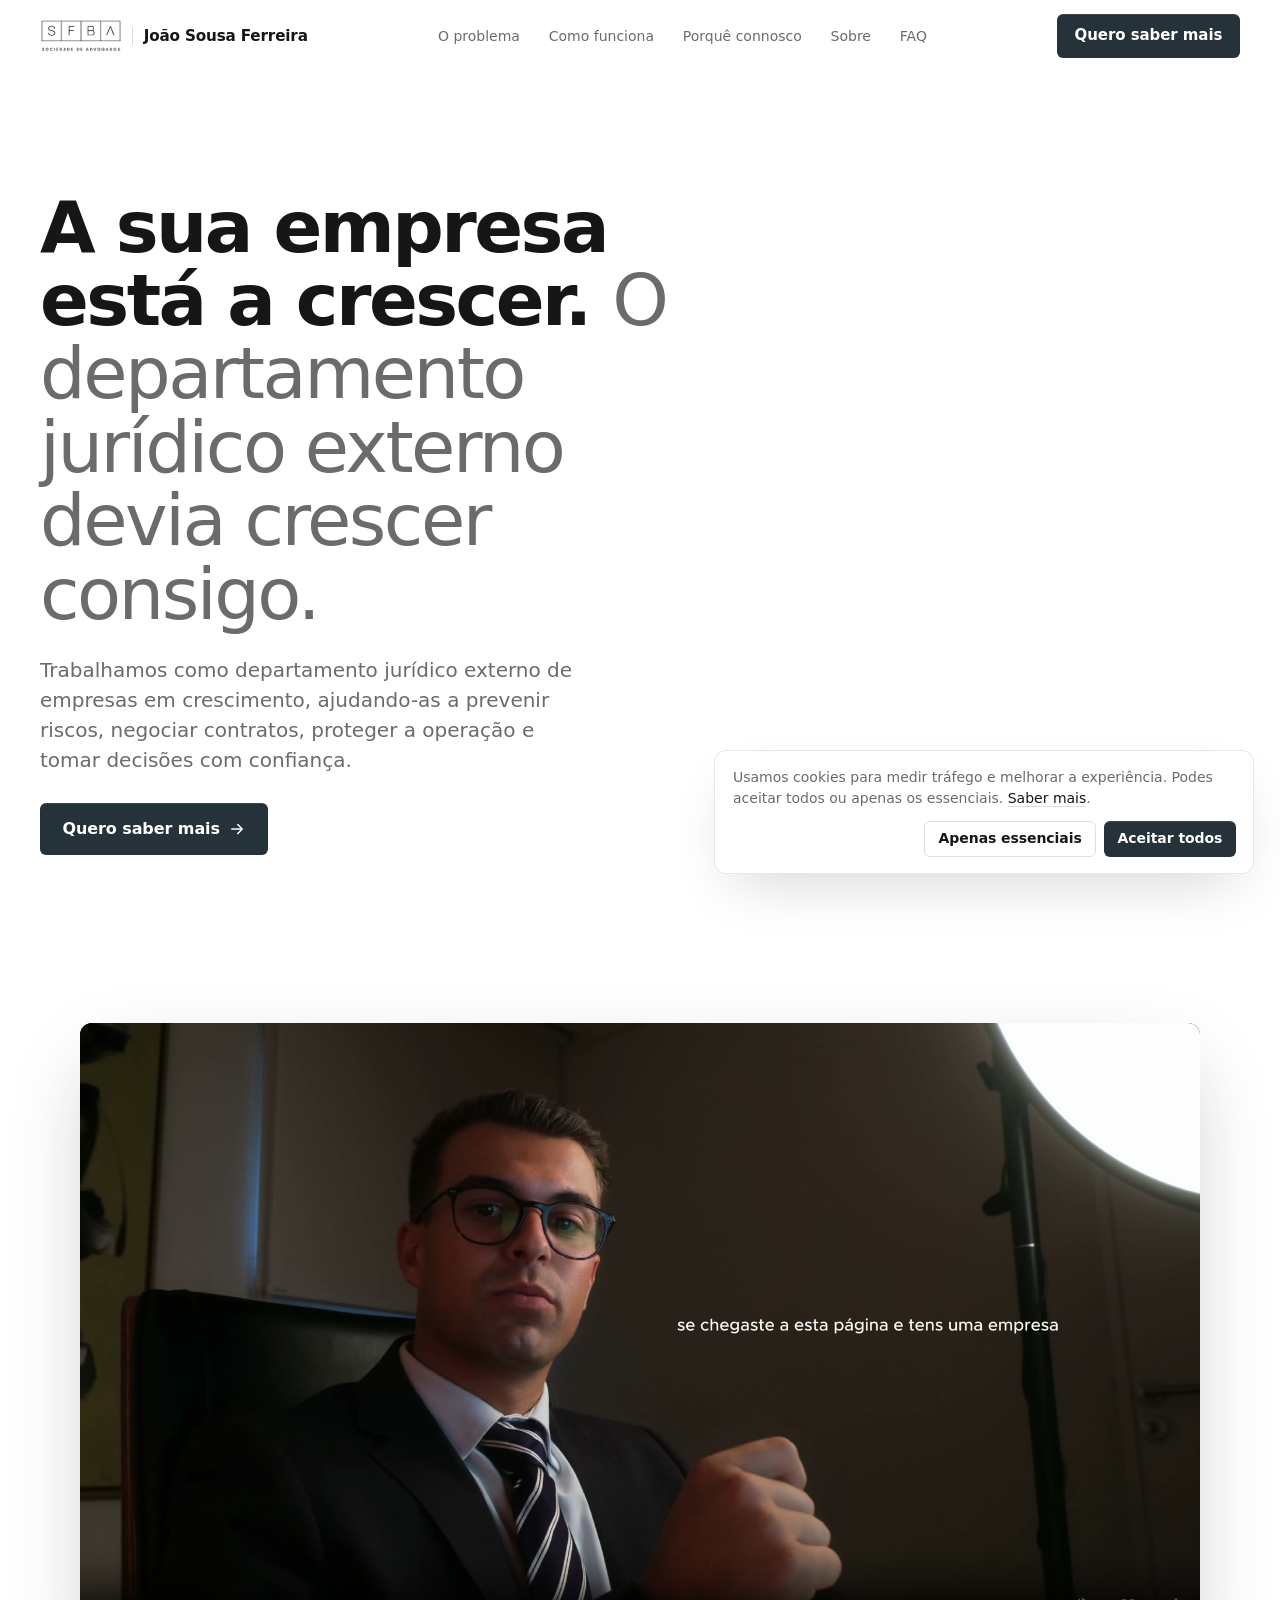
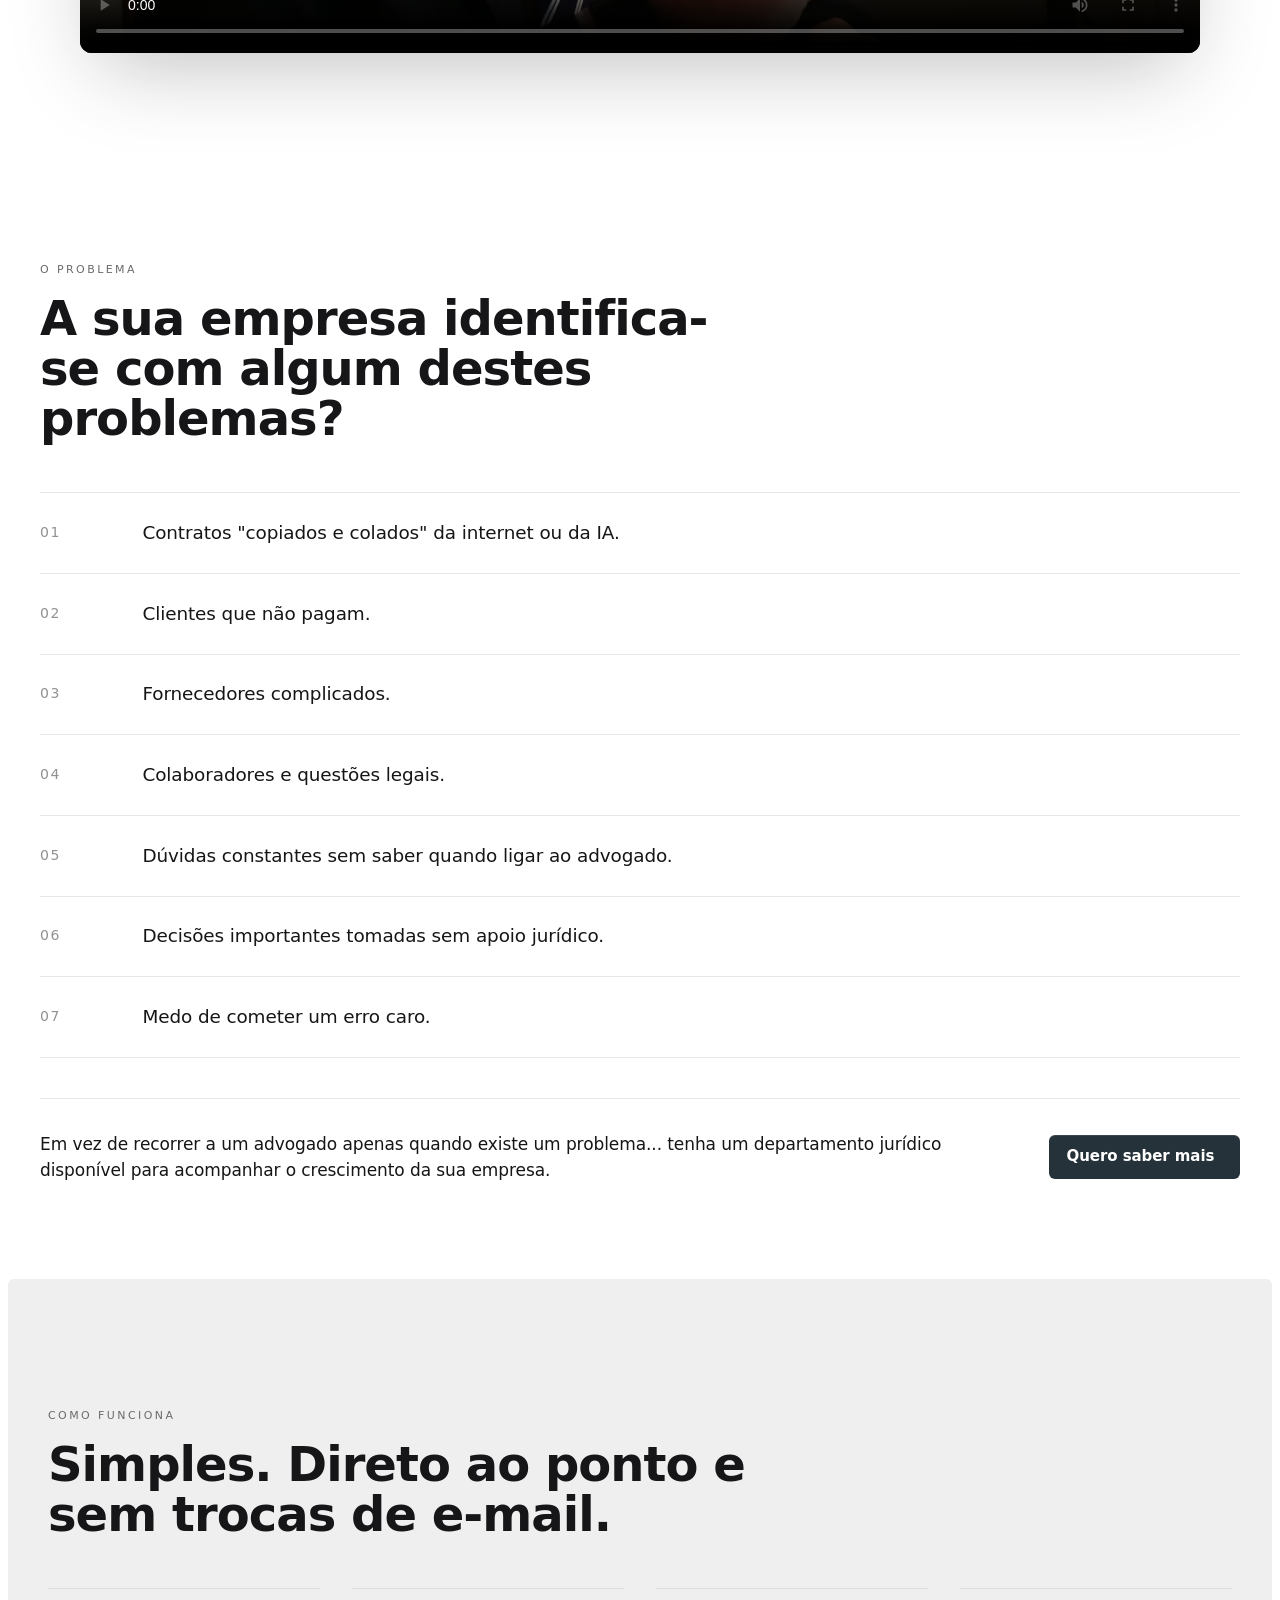
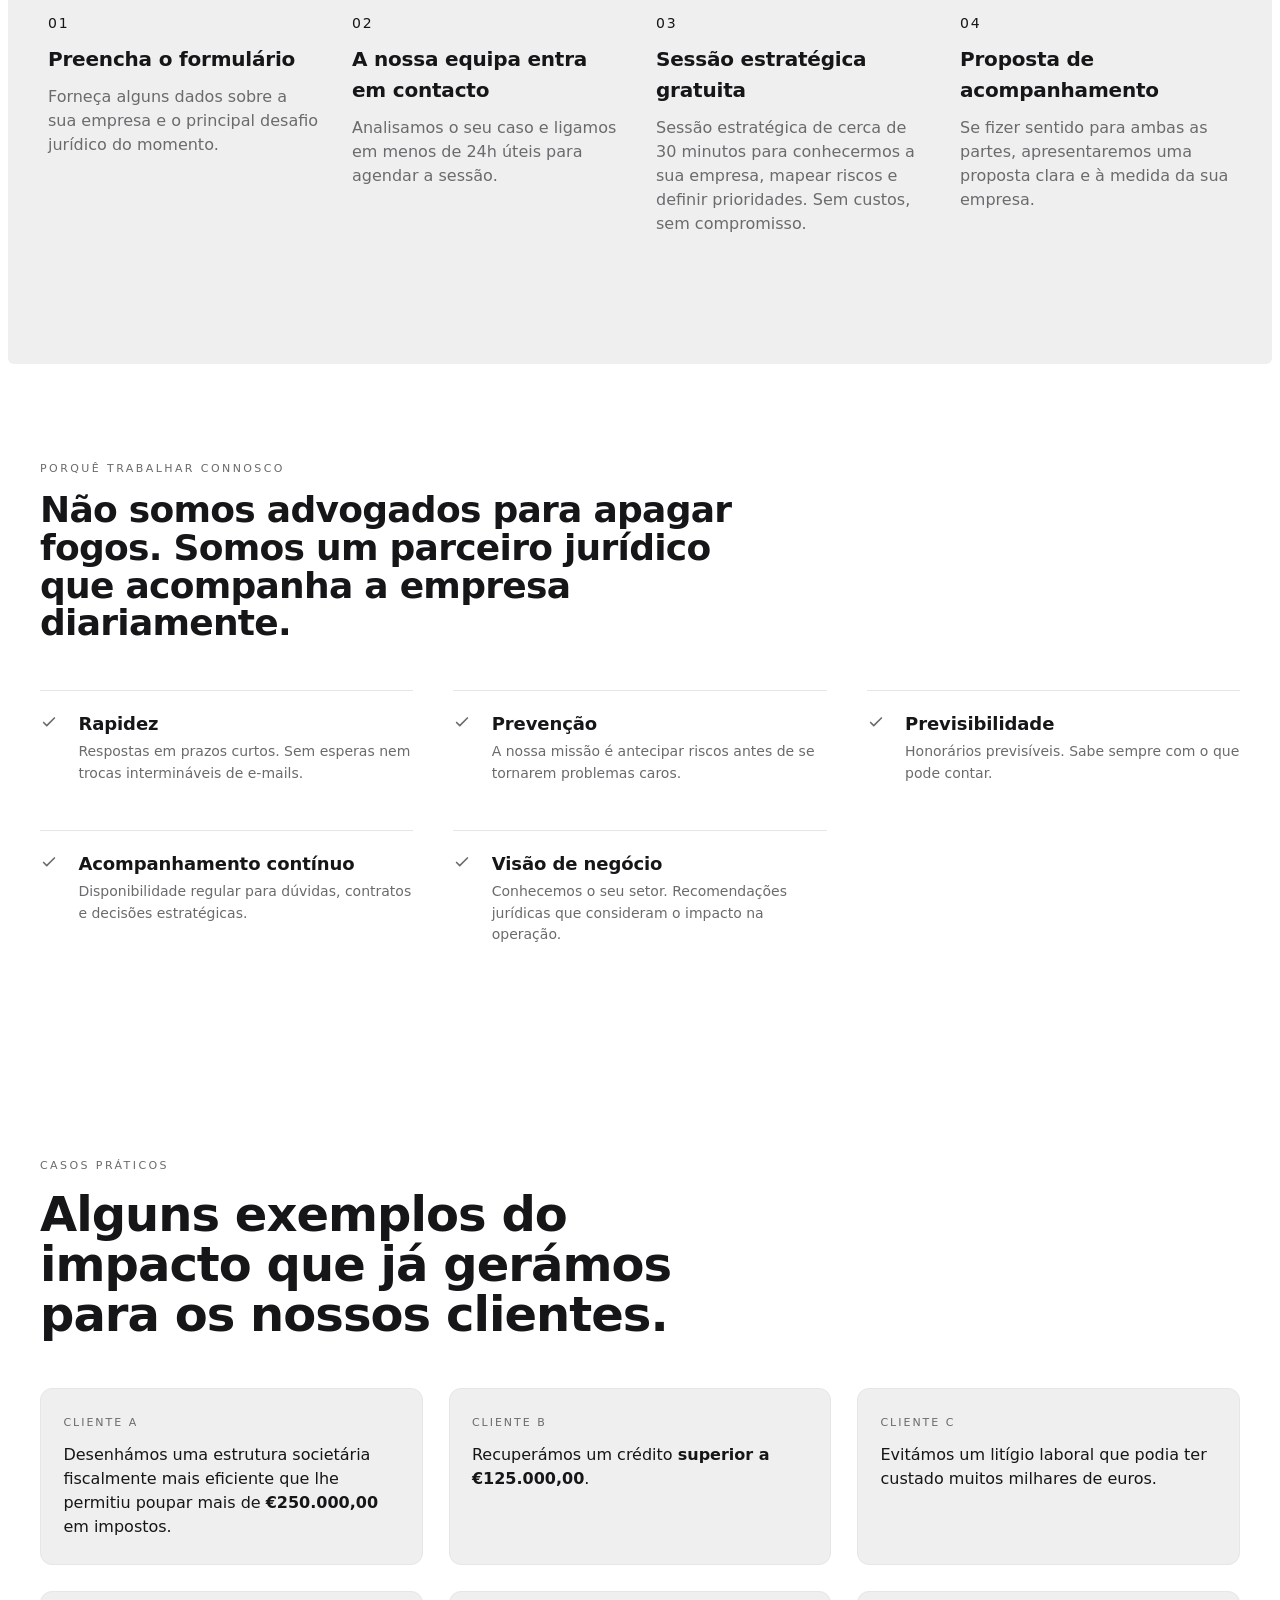
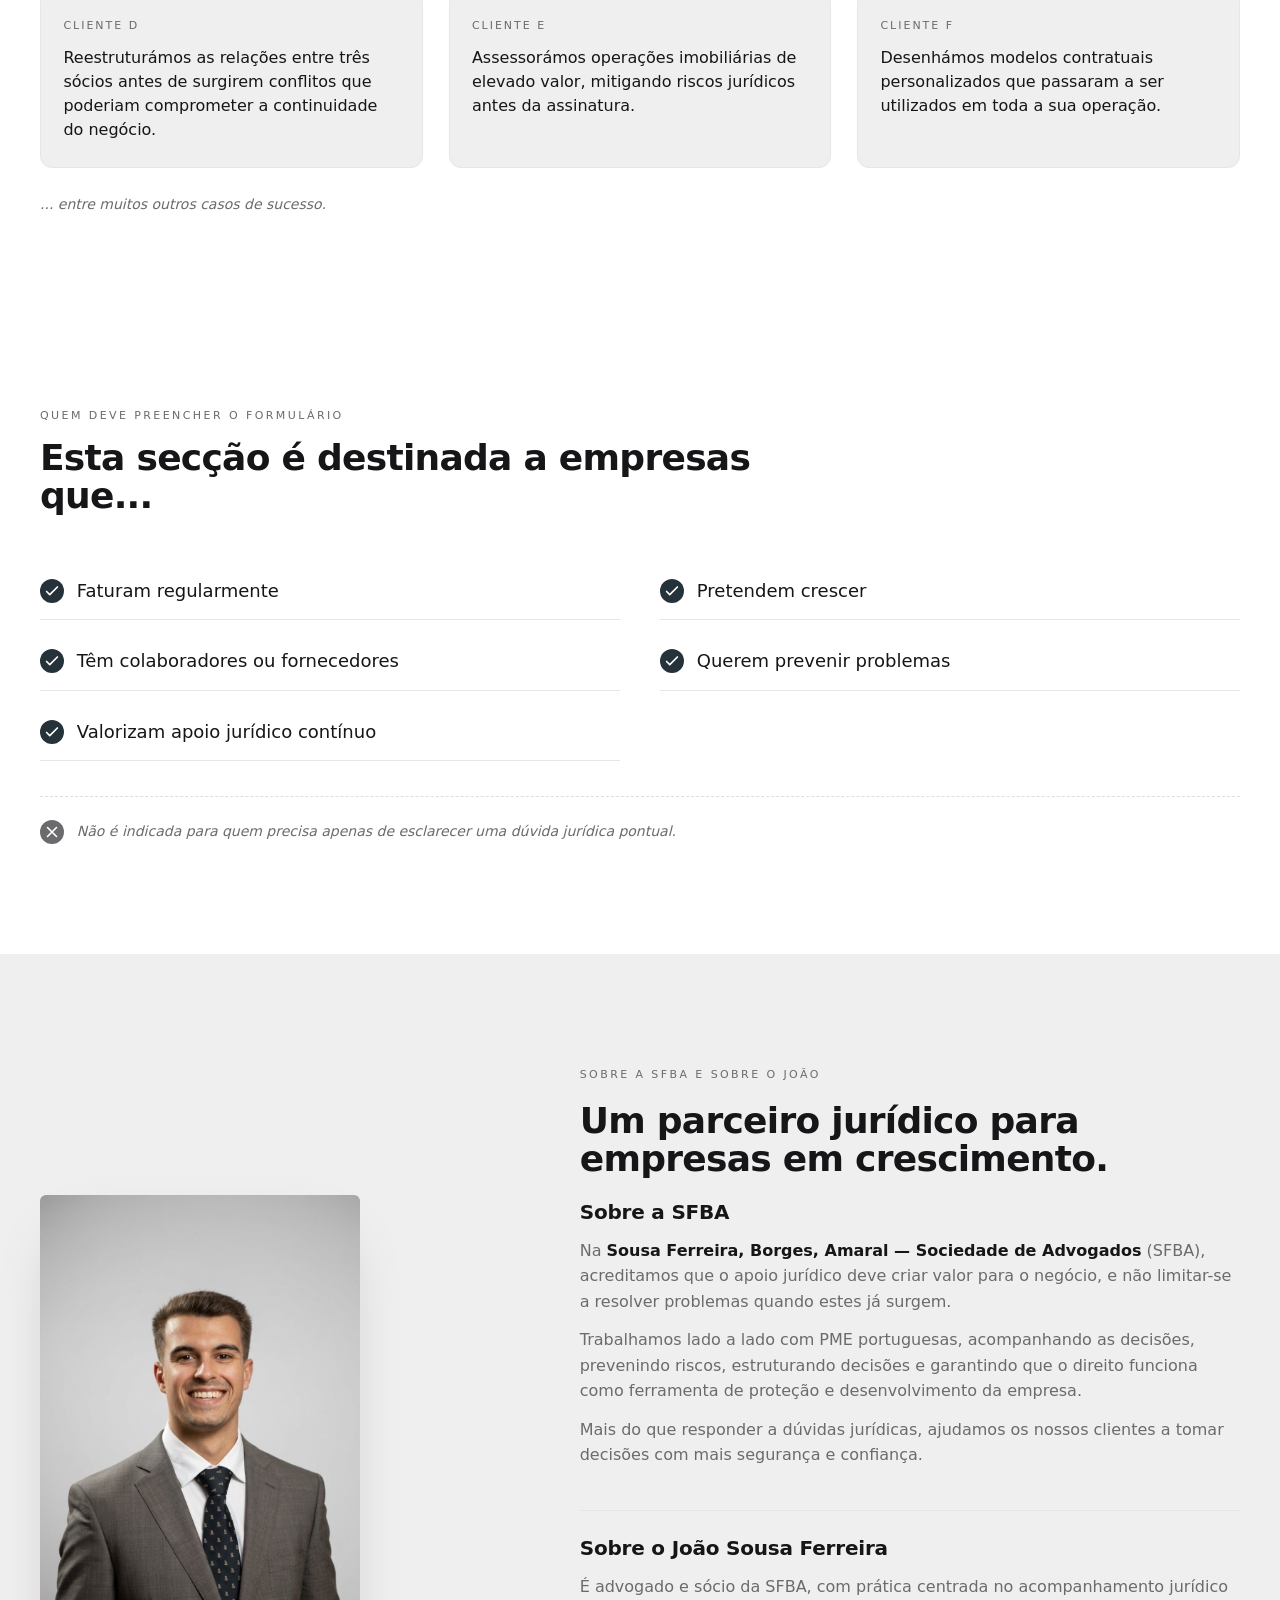
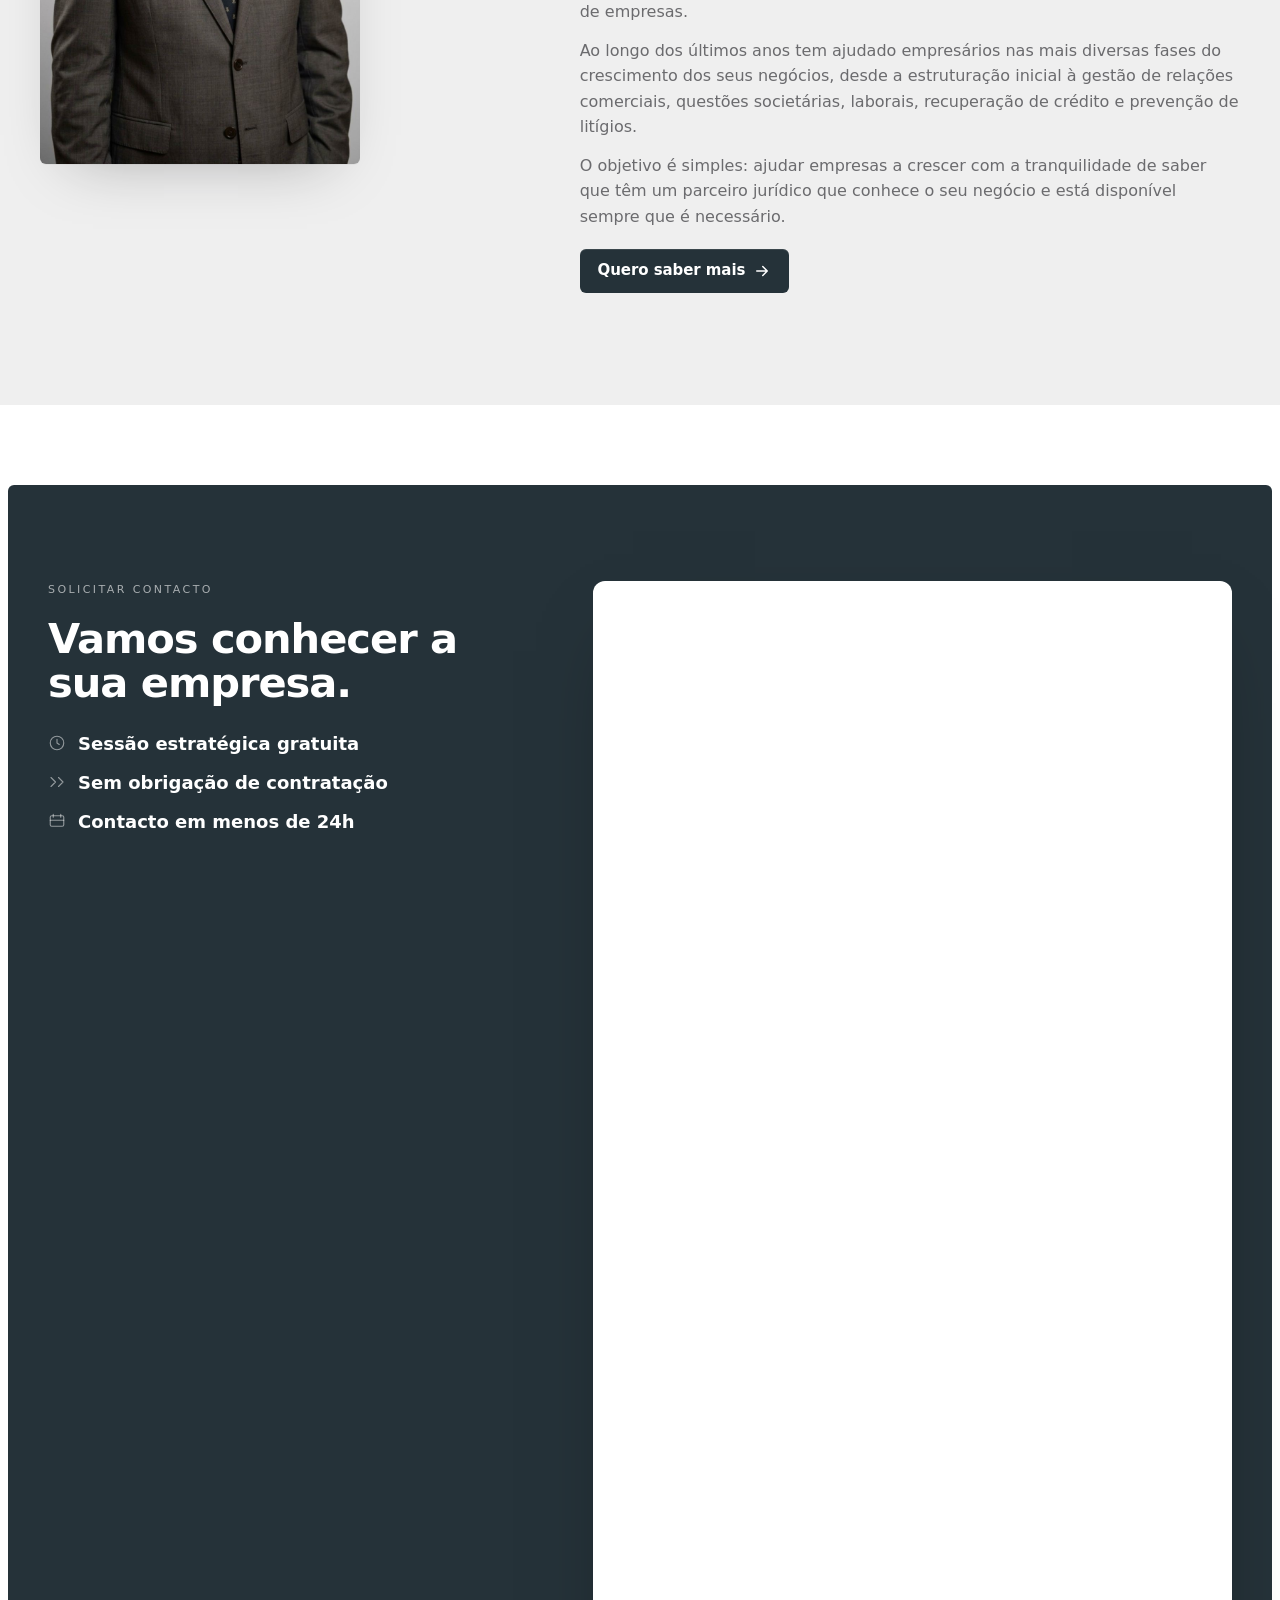
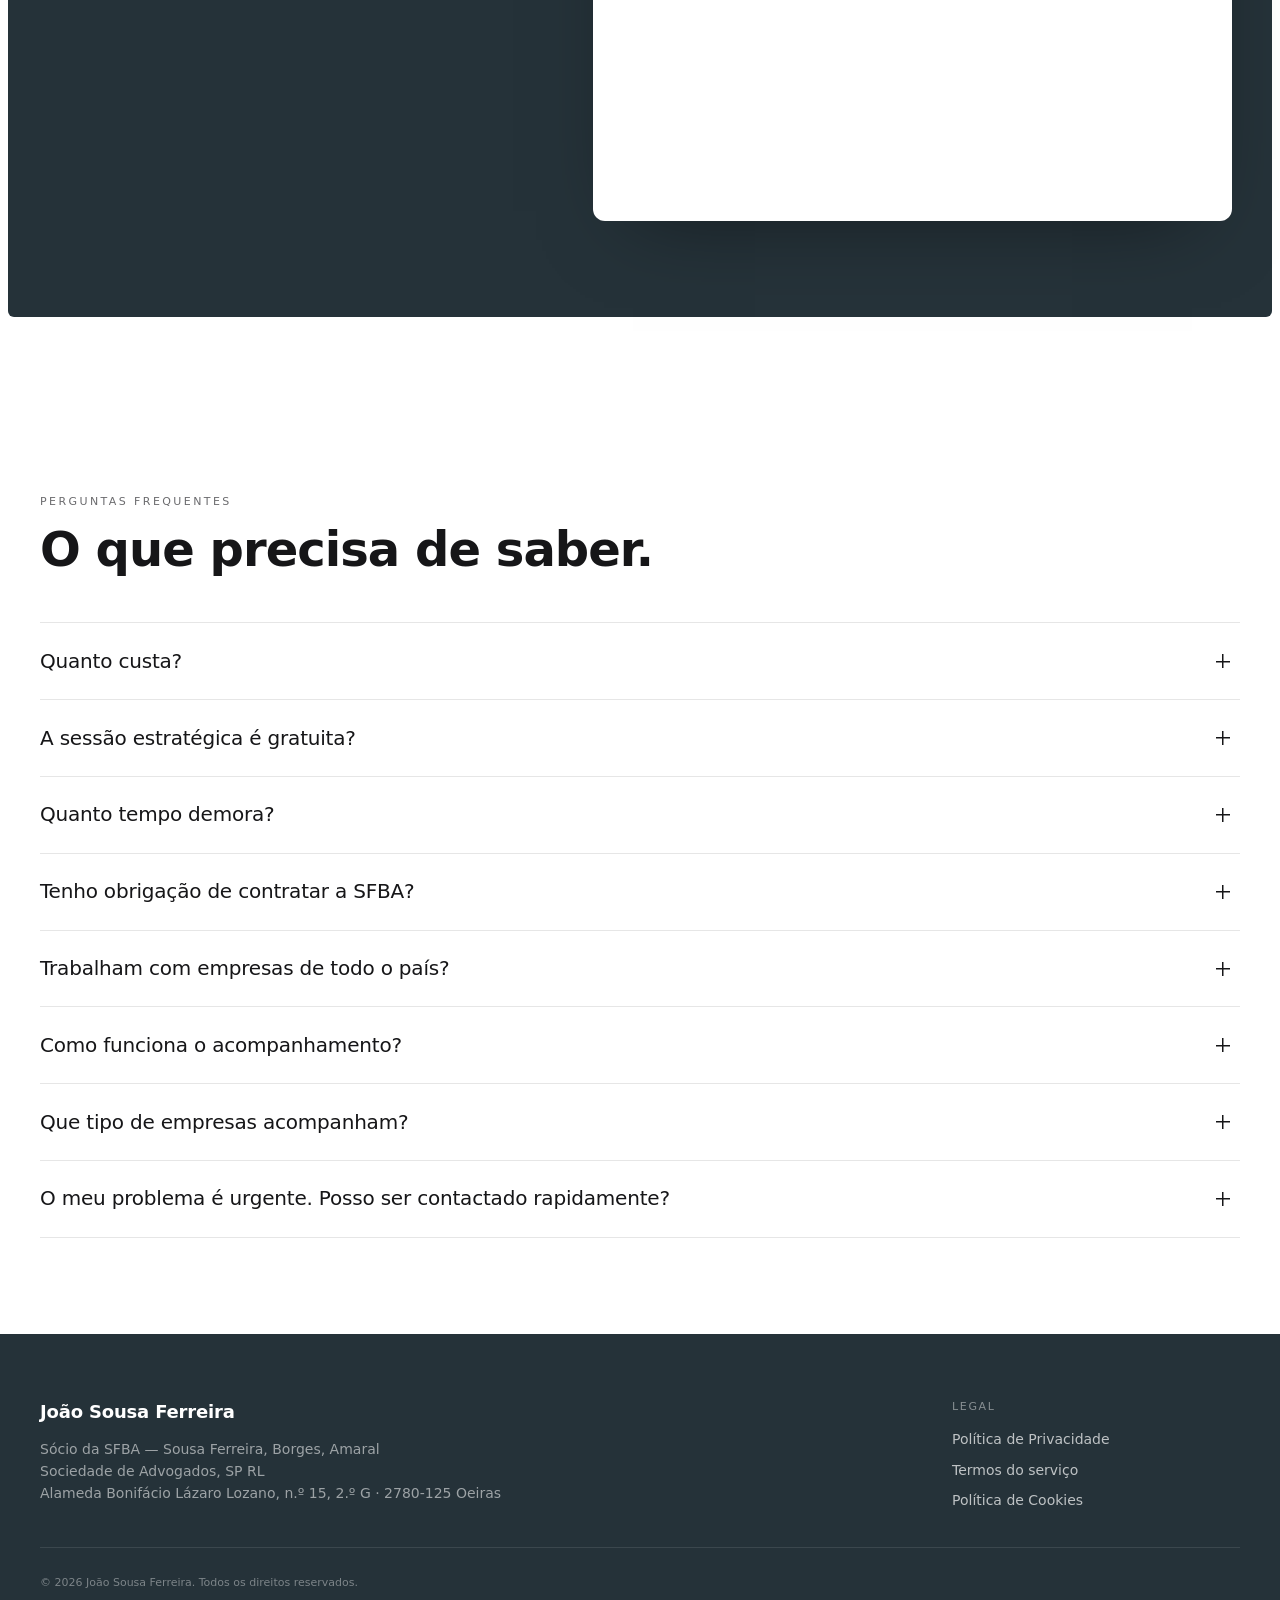
==== commit 050c220d: "ui(why-us): drop circle background, checks in accent blue Per client request — only for "Porquê trab" ====
--- a/index.html
+++ b/index.html
@@ -35,7 +35,7 @@
 <link rel="preconnect" href="https://link.msgsndr.com" crossorigin>
 <link rel="preload" as="font" type="font/woff2" crossorigin href="https://cdn.prod.website-files.com/6919d87fb59aea89ebd7268e/6919d880b59aea89ebd7285d_BDOGrotesk-Regular.woff2">
 <link rel="preload" as="font" type="font/woff2" crossorigin href="https://cdn.prod.website-files.com/6919d87fb59aea89ebd7268e/6919d880b59aea89ebd7285b_BDOGrotesk-Bold.woff2">
-<link rel="stylesheet" href="assets/styles.css?v=19">
+<link rel="stylesheet" href="assets/styles.css?v=20">
 </head>
 <body>
 
@@ -601,7 +601,7 @@
   </div>
 </aside>
 
-<script src="assets/script.js?v=19" defer></script>
+<script src="assets/script.js?v=20" defer></script>
 <script src="https://link.msgsndr.com/js/form_embed.js" async></script>
 </body>
 </html>
--- a/assets/styles.css
+++ b/assets/styles.css
@@ -1773,25 +1773,17 @@
 }
 /* Nudge para o centro do check coincidir com o centro óptico do título */
 .why-us__check { margin-top: 3px; }
-/* Mesmas dimensões e proporções que .qualify__mark para consistência visual:
-   círculo 24px, check 18px = 75% de preenchimento (era 20/32 = 62%, ficava
-   com o check pequeno e visualmente descentrado dentro do círculo maior) */
+/* Check sem círculo de fundo, em azul (accent). Alinha visualmente com o qualify. */
 .why-us__check {
   display: inline-flex;
   align-items: center;
   justify-content: center;
   width: 24px; height: 24px;
-  color: var(--c-white);
-  background: var(--c-accent);
-  border-radius: 50%;
+  color: var(--c-accent);
   flex: none;
   line-height: 0;
 }
-.why-us__check svg {
-  display: block;
-  width: 18px;
-  height: 18px;
-}
+.why-us__check svg { display: block; }
 .why-us__value strong {
   display: block;
   font-size: var(--fs-md);
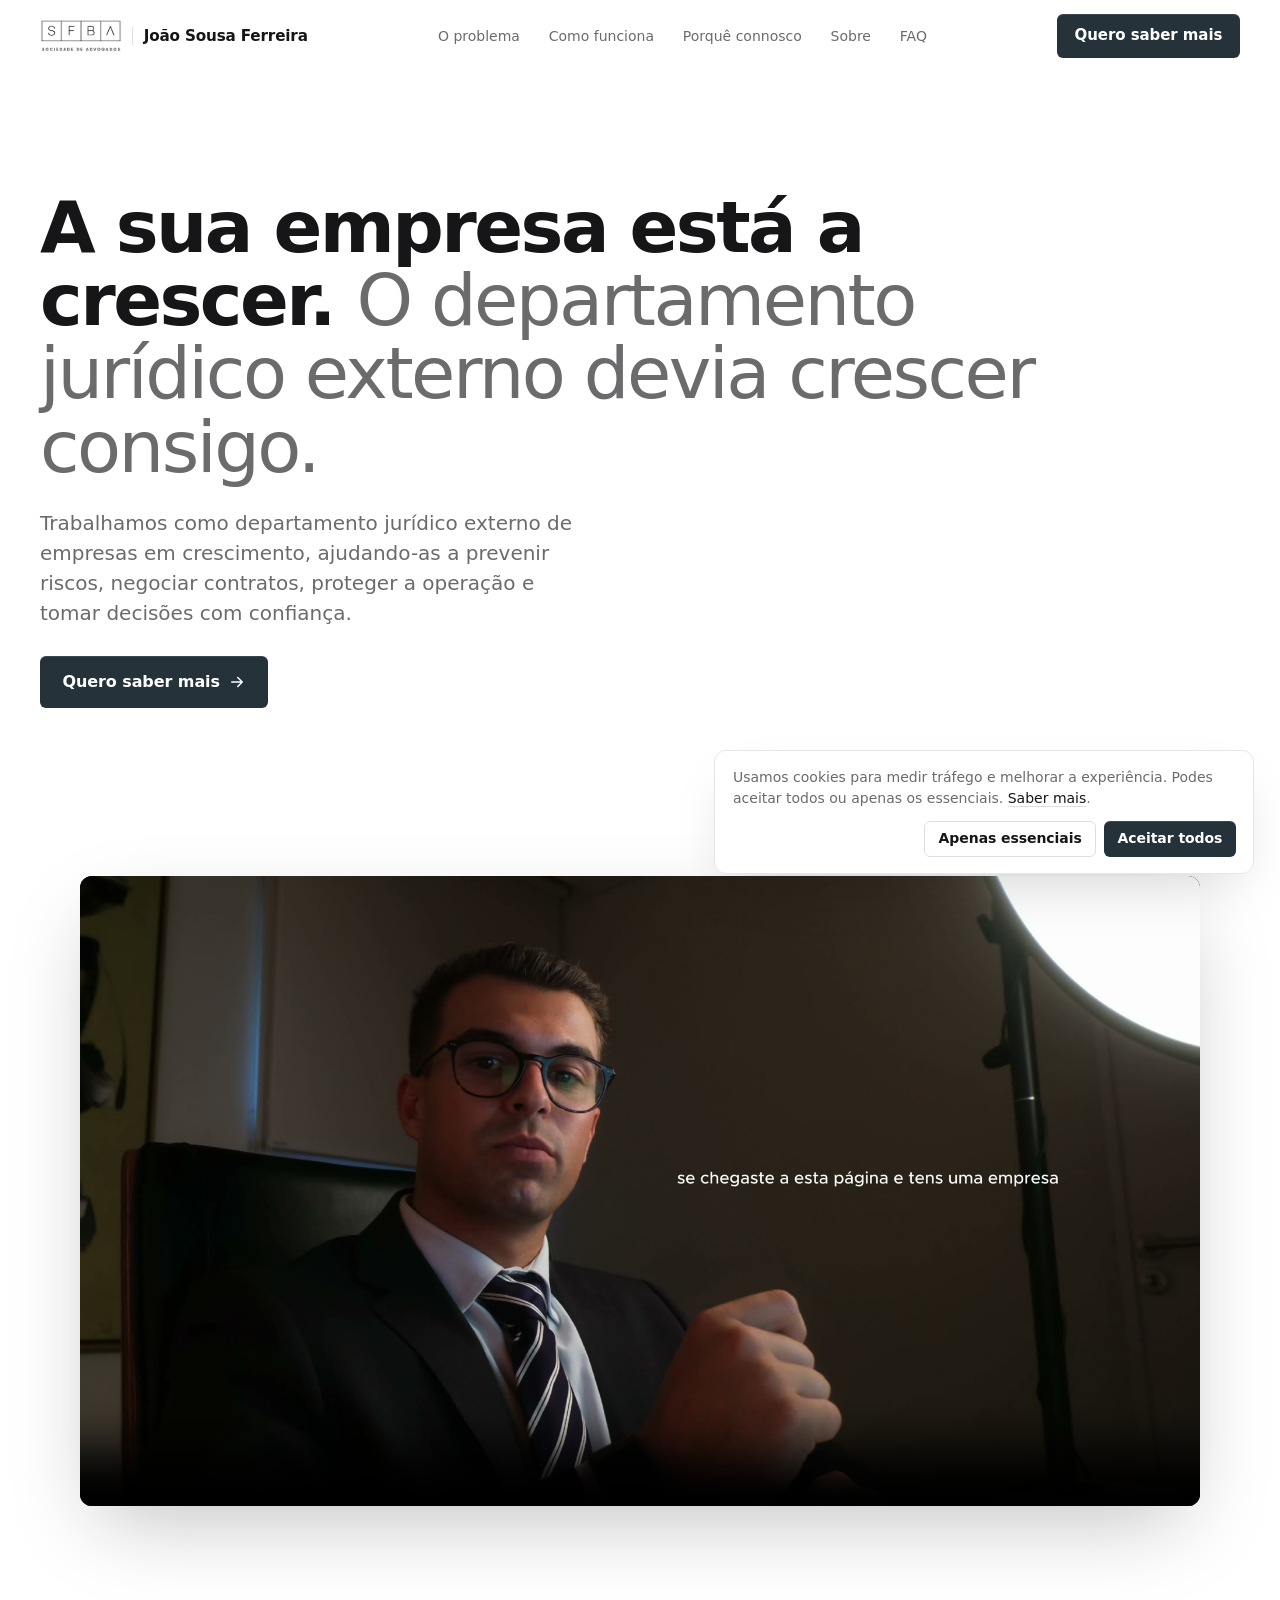
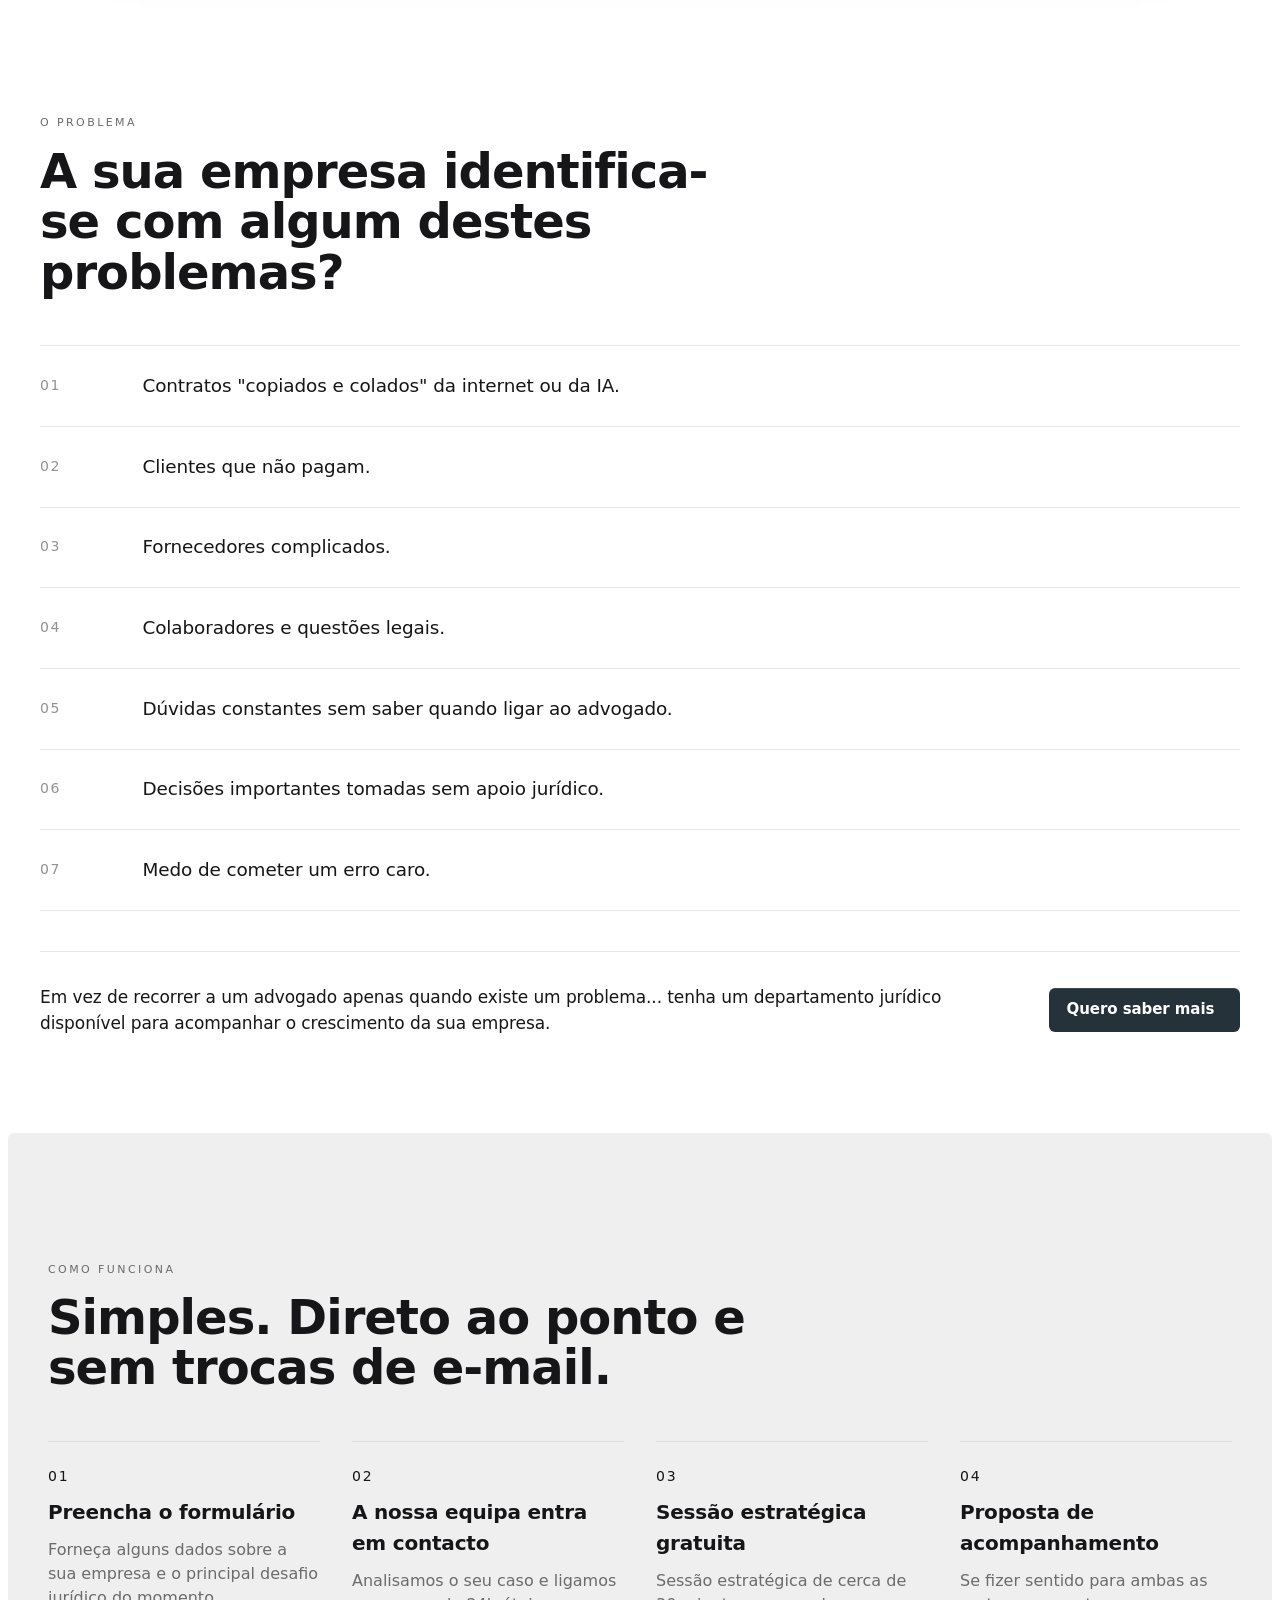
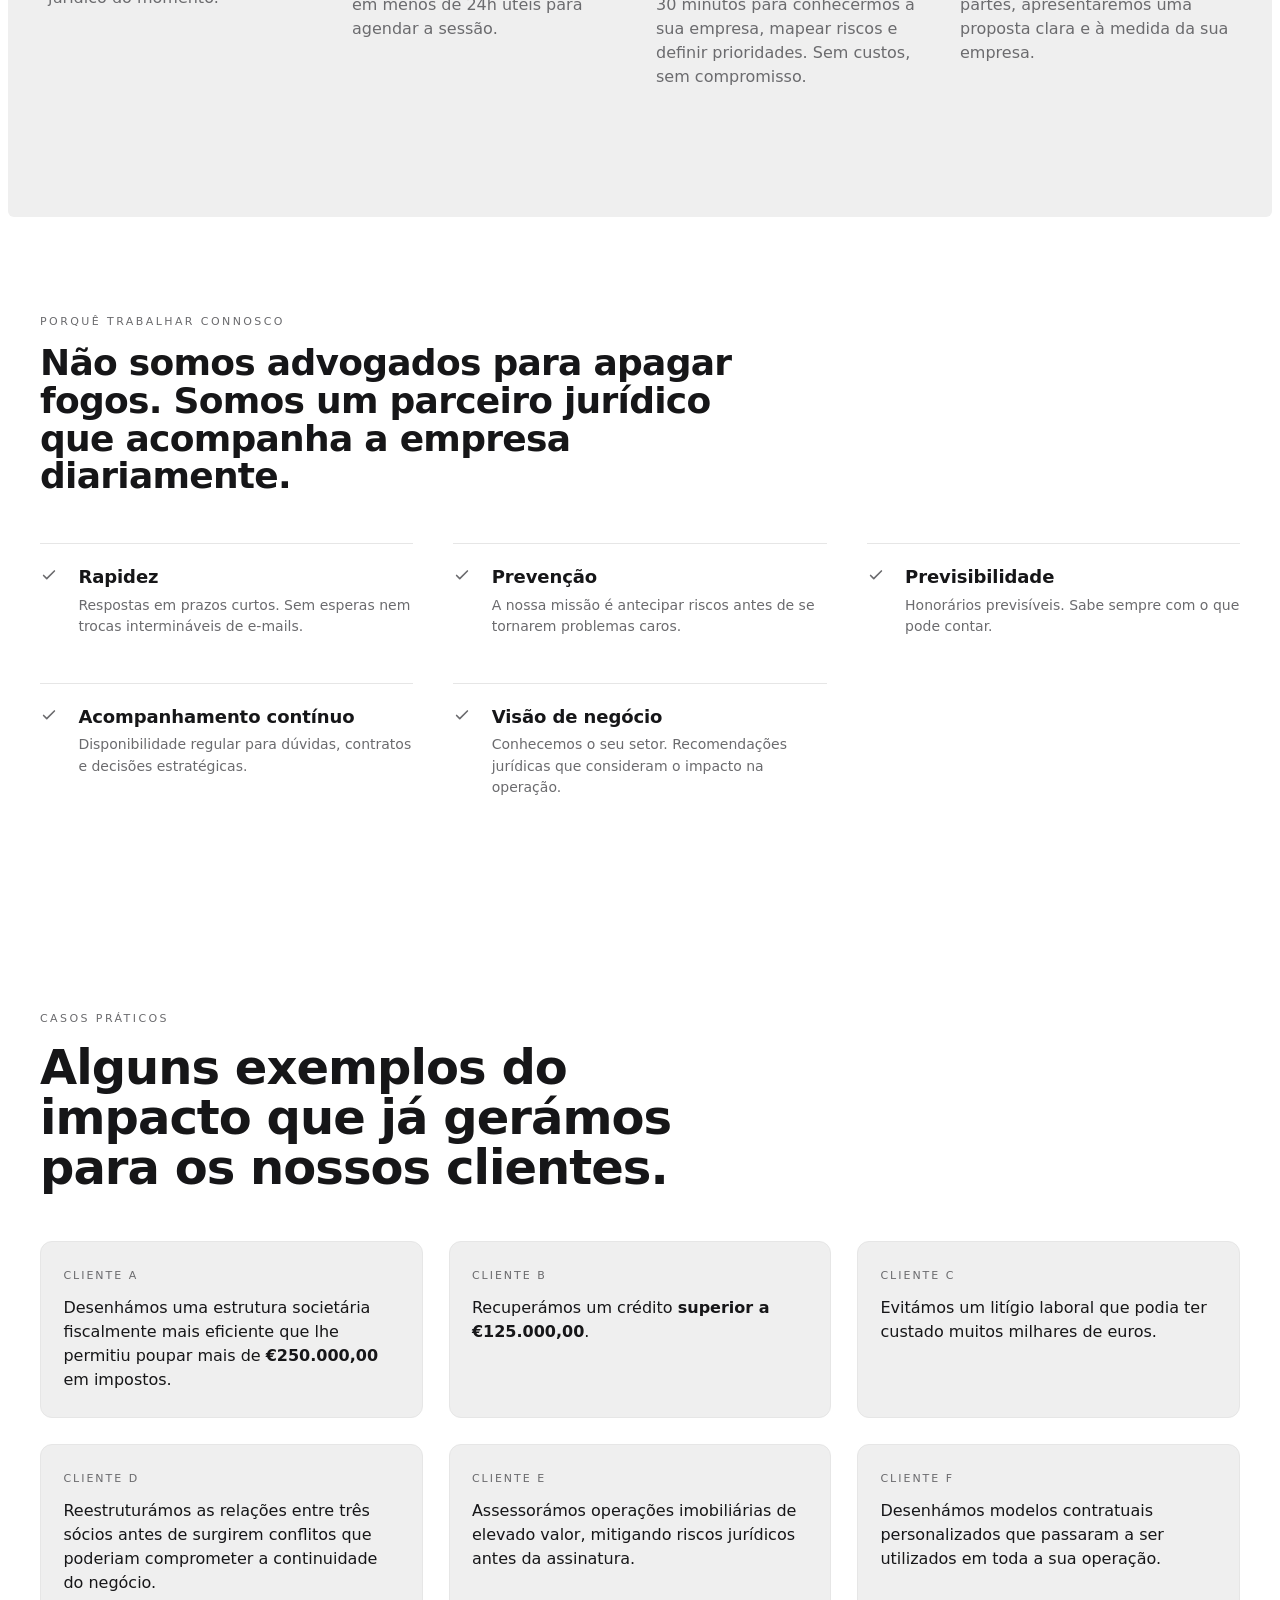
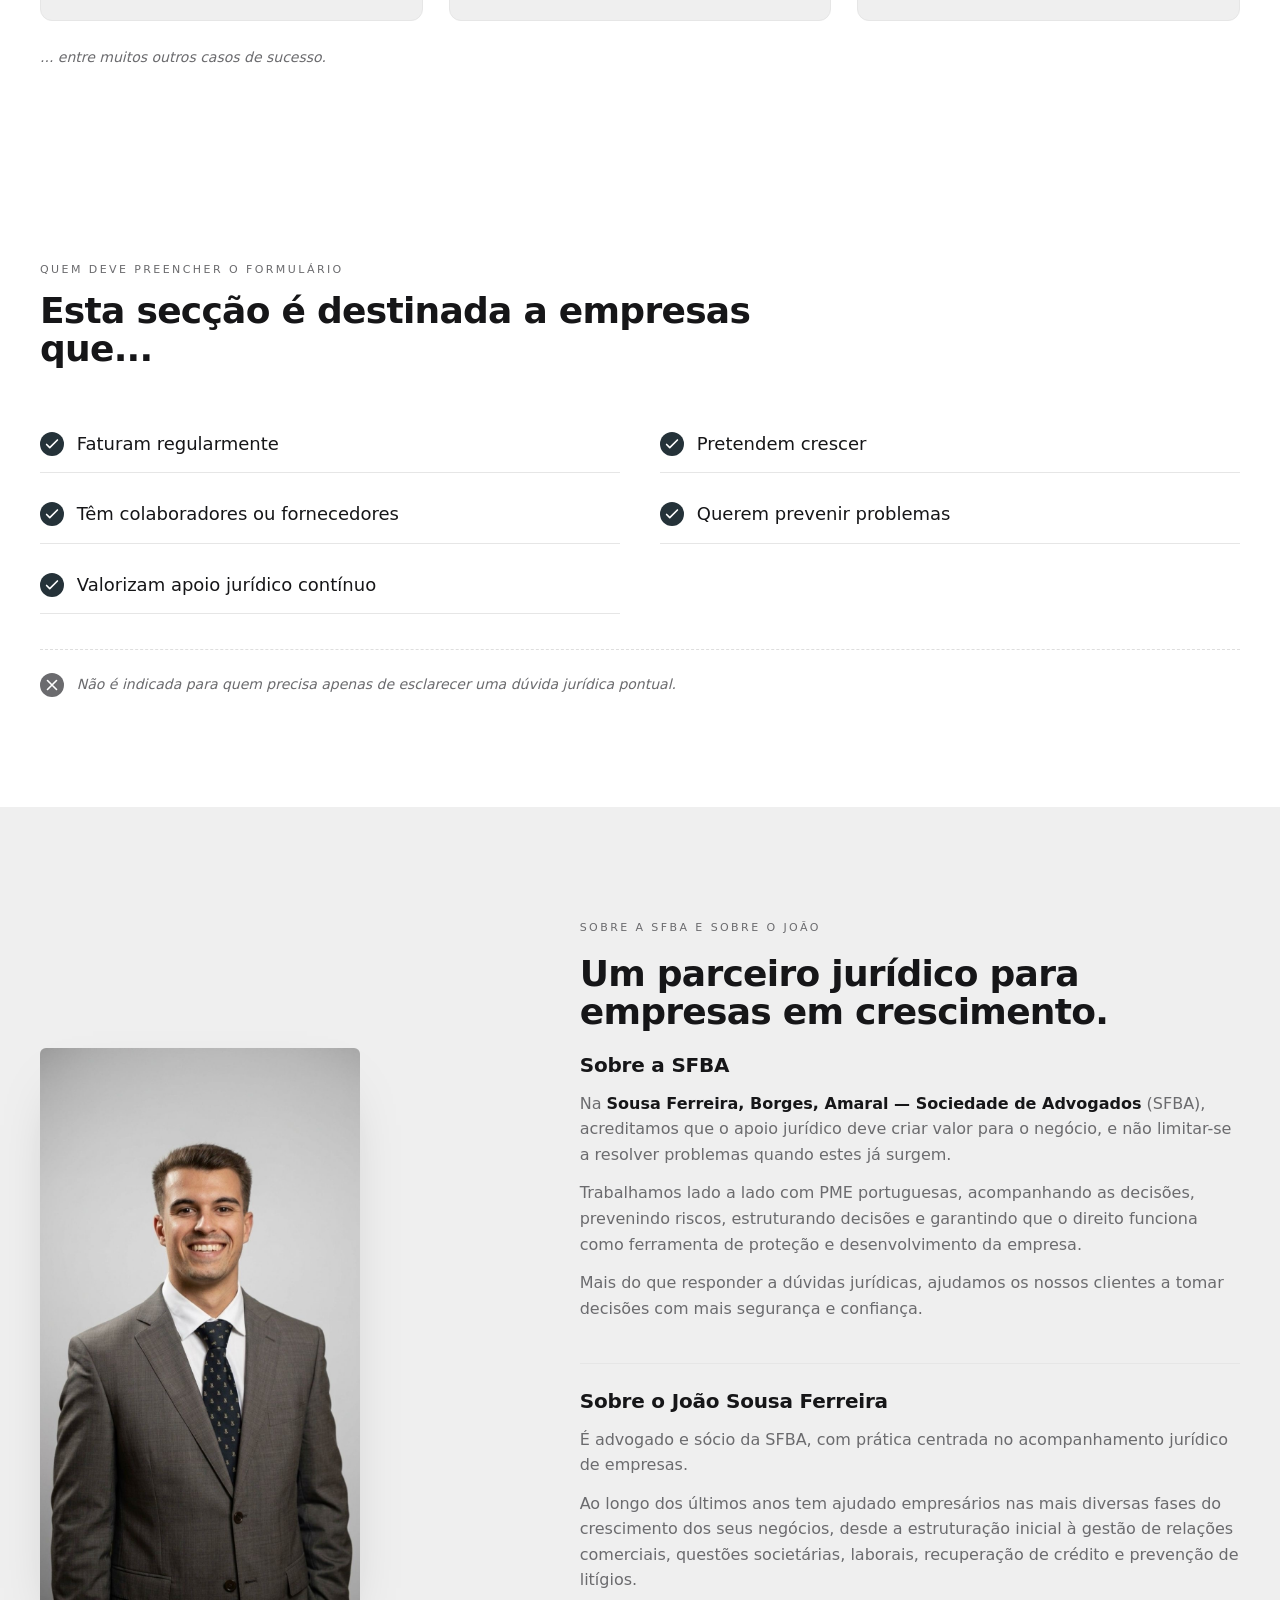
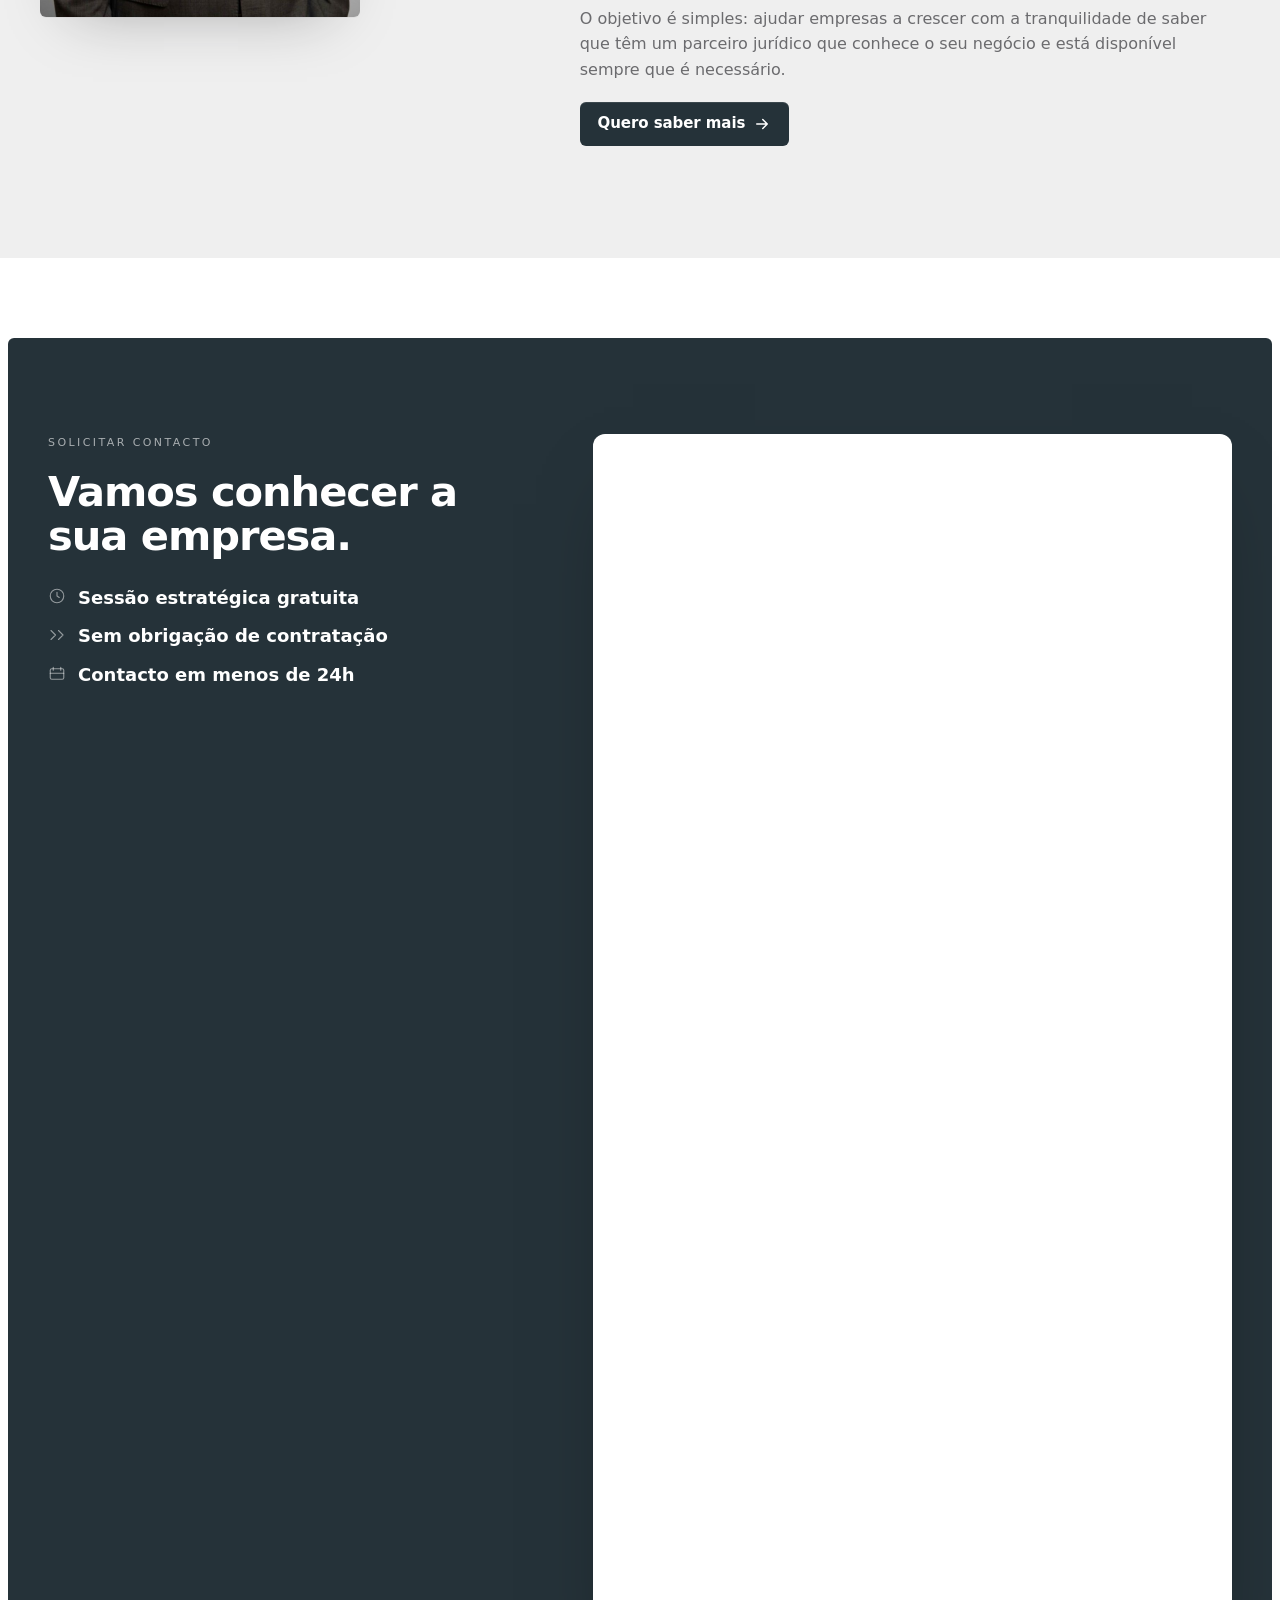
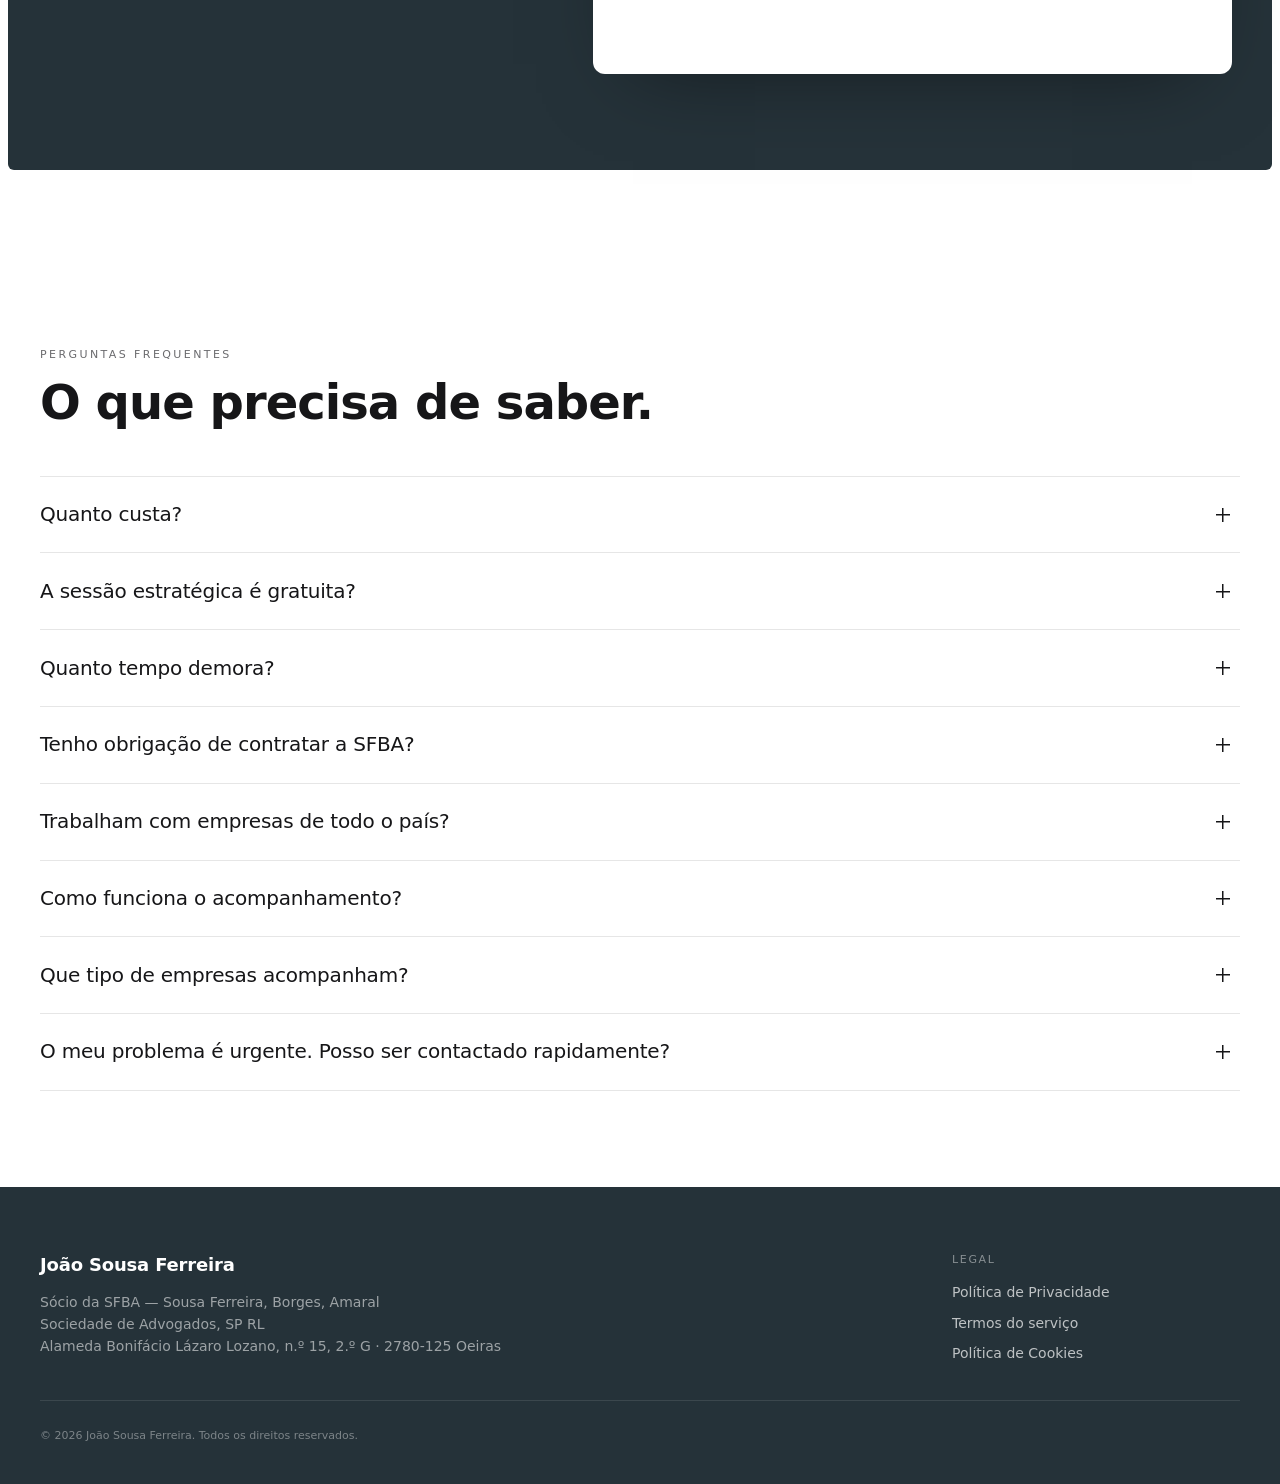
==== commit 4476ae31: "ui(hero): wider content column + looser H1 max-width Hero__content max-width: 820px → 1080px. Hero__" ====
--- a/index.html
+++ b/index.html
@@ -35,7 +35,7 @@
 <link rel="preconnect" href="https://link.msgsndr.com" crossorigin>
 <link rel="preload" as="font" type="font/woff2" crossorigin href="https://cdn.prod.website-files.com/6919d87fb59aea89ebd7268e/6919d880b59aea89ebd7285d_BDOGrotesk-Regular.woff2">
 <link rel="preload" as="font" type="font/woff2" crossorigin href="https://cdn.prod.website-files.com/6919d87fb59aea89ebd7268e/6919d880b59aea89ebd7285b_BDOGrotesk-Bold.woff2">
-<link rel="stylesheet" href="assets/styles.css?v=20">
+<link rel="stylesheet" href="assets/styles.css?v=21">
 </head>
 <body>
 
@@ -601,7 +601,7 @@
   </div>
 </aside>
 
-<script src="assets/script.js?v=20" defer></script>
+<script src="assets/script.js?v=21" defer></script>
 <script src="https://link.msgsndr.com/js/form_embed.js" async></script>
 </body>
 </html>
--- a/assets/styles.css
+++ b/assets/styles.css
@@ -309,11 +309,15 @@
   gap: 3rem;
   align-items: center;
 }
-/* Sem foto do hero — content fica single-column com max-width para leitura */
-.hero__content { max-width: 820px; }
-
-.hero__content { display: flex; flex-direction: column; gap: 1.5rem; }
-/* H1 segue brand spec sfba.pt: 6vw com clamp, -0.04em letter-spacing (regra 03 — tight display type) */
+/* Sem foto do hero — content single-column, max-width mais generoso agora
+   que não há coluna ao lado a competir pelo espaço */
+.hero__content {
+  max-width: 1080px;
+  display: flex;
+  flex-direction: column;
+  gap: 1.5rem;
+}
+/* H1 segue brand spec sfba.pt: 6vw com clamp, -0.04em letter-spacing */
 .hero__headline {
   font-size: var(--fs-display);
   font-weight: 700;
@@ -321,7 +325,9 @@
   line-height: 1.02;
   color: var(--c-900);
   margin-top: .3rem;
-  max-width: 14ch;
+  /* max-width 14ch era para o hero em 2 colunas (foto ao lado); agora que é
+     single-column, alargamos para o H1 wrap com menos quebras */
+  max-width: 22ch;
 }
 .hero__headline-accent {
   color: var(--c-500);
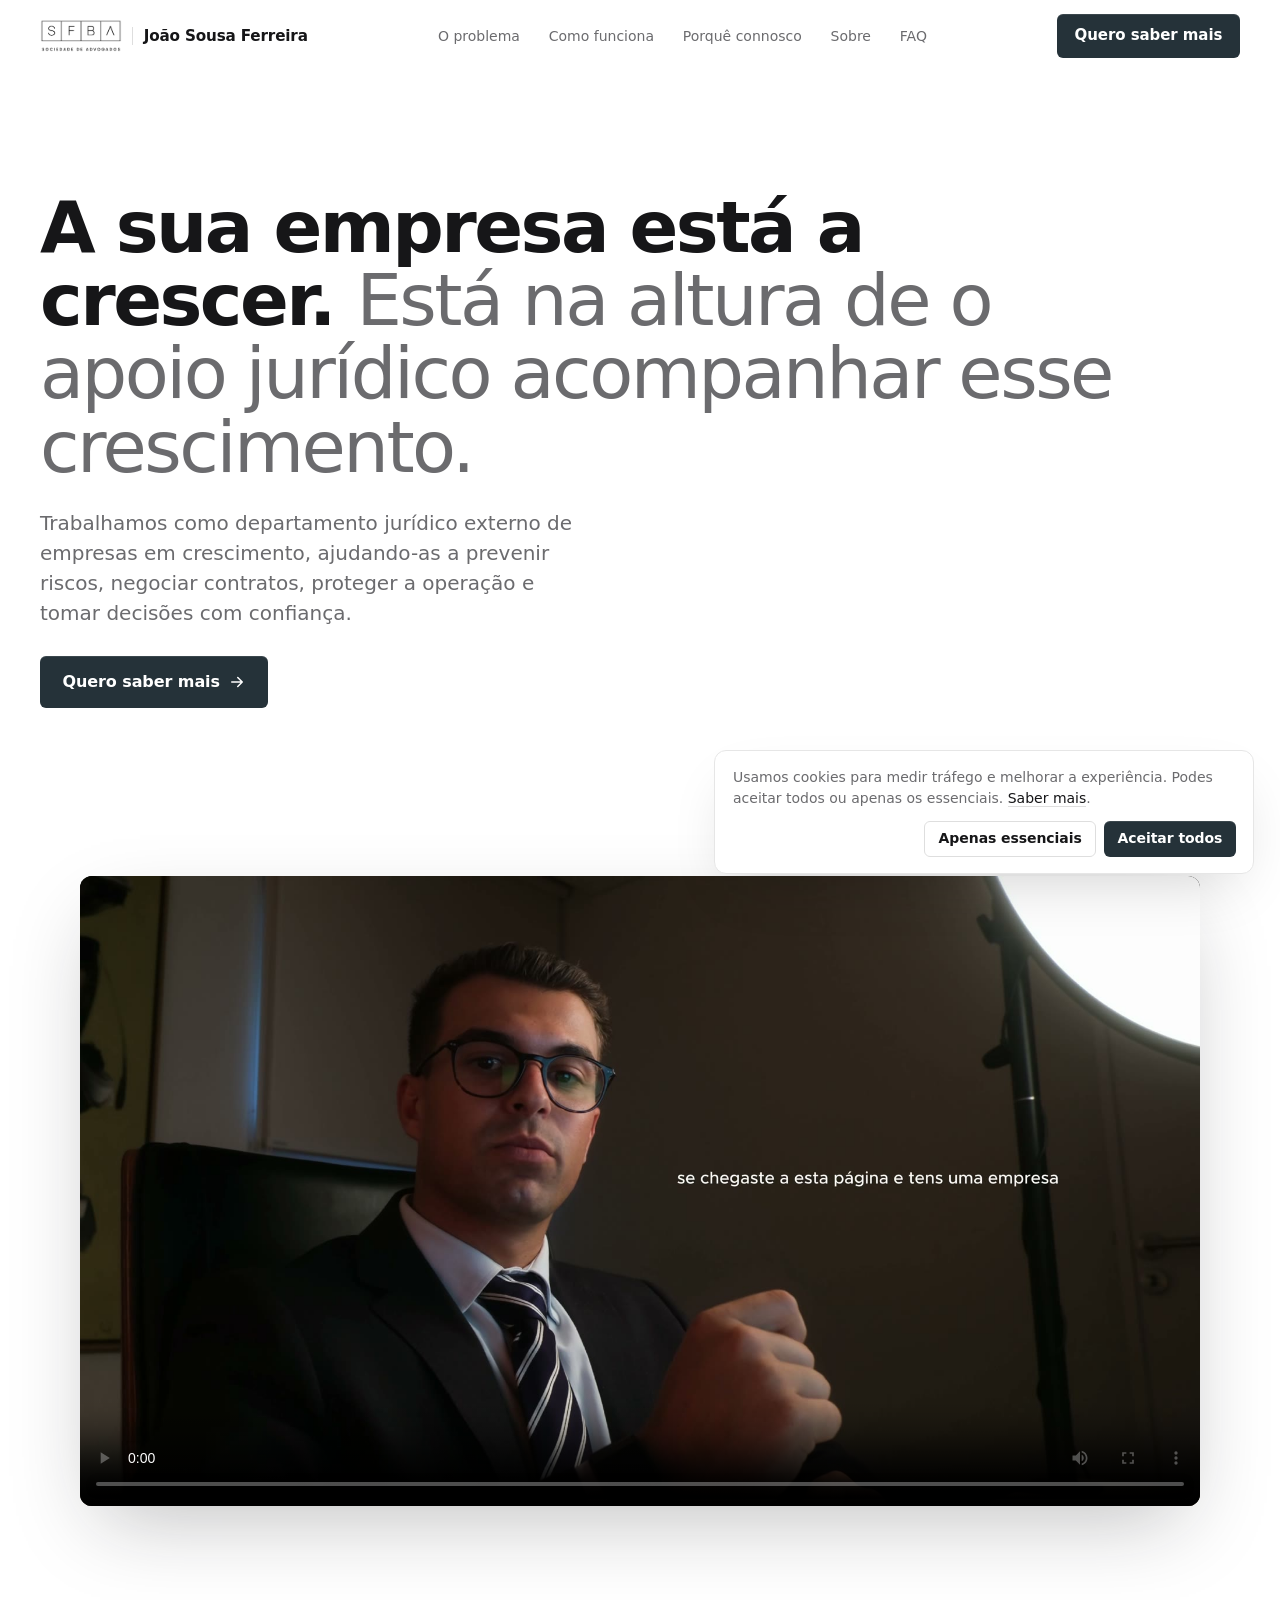
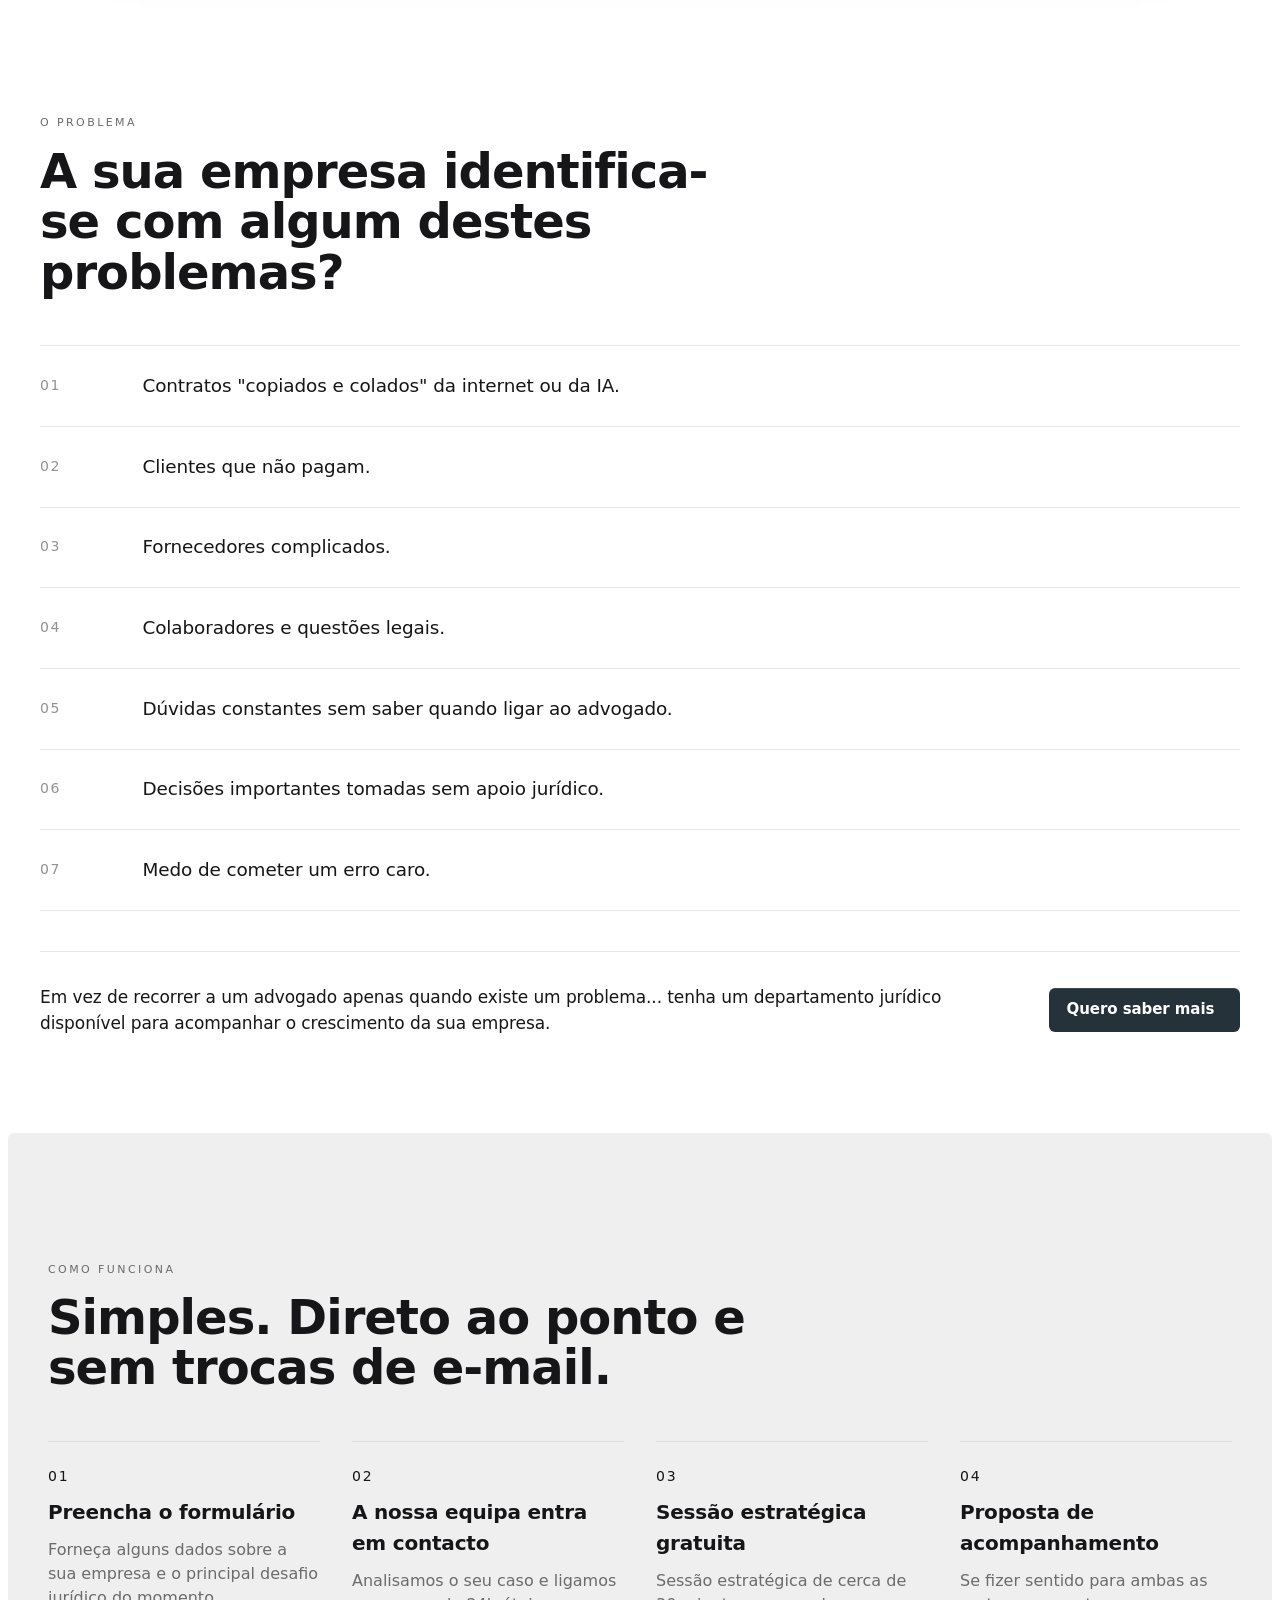
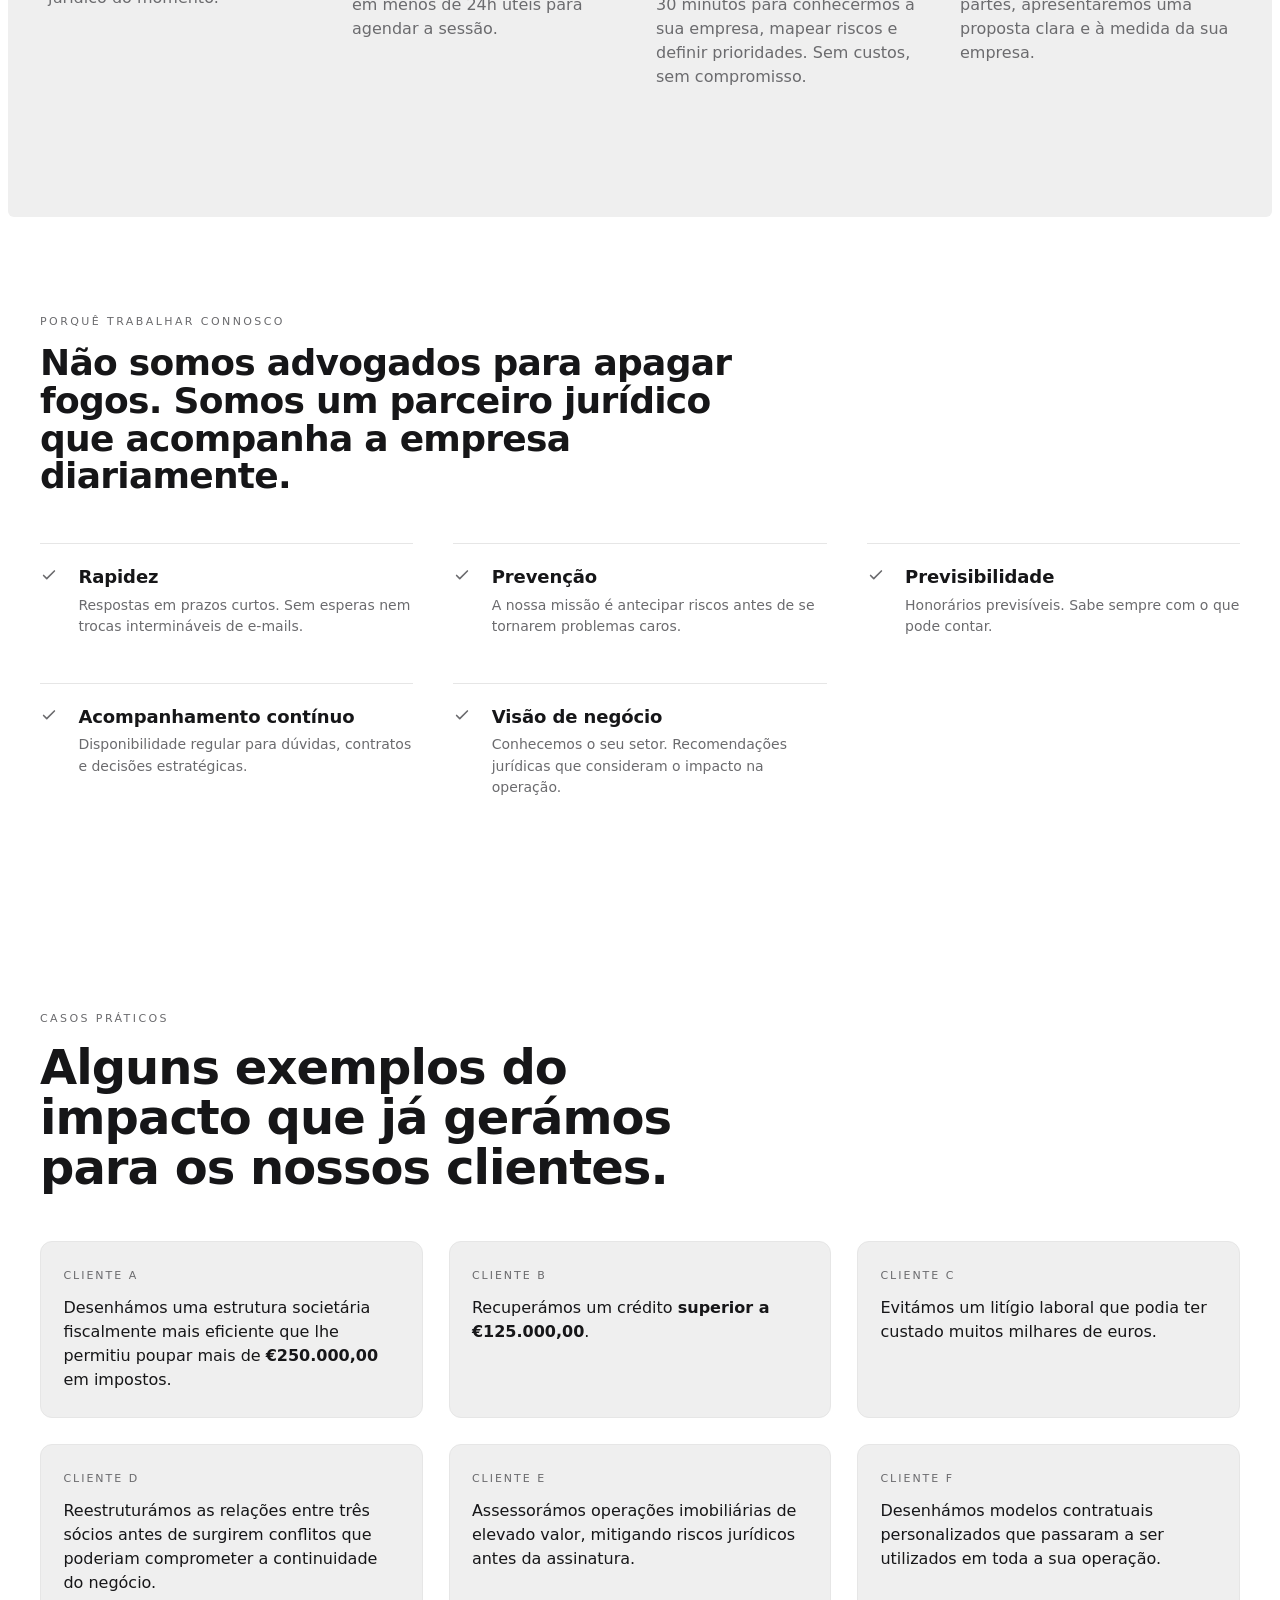
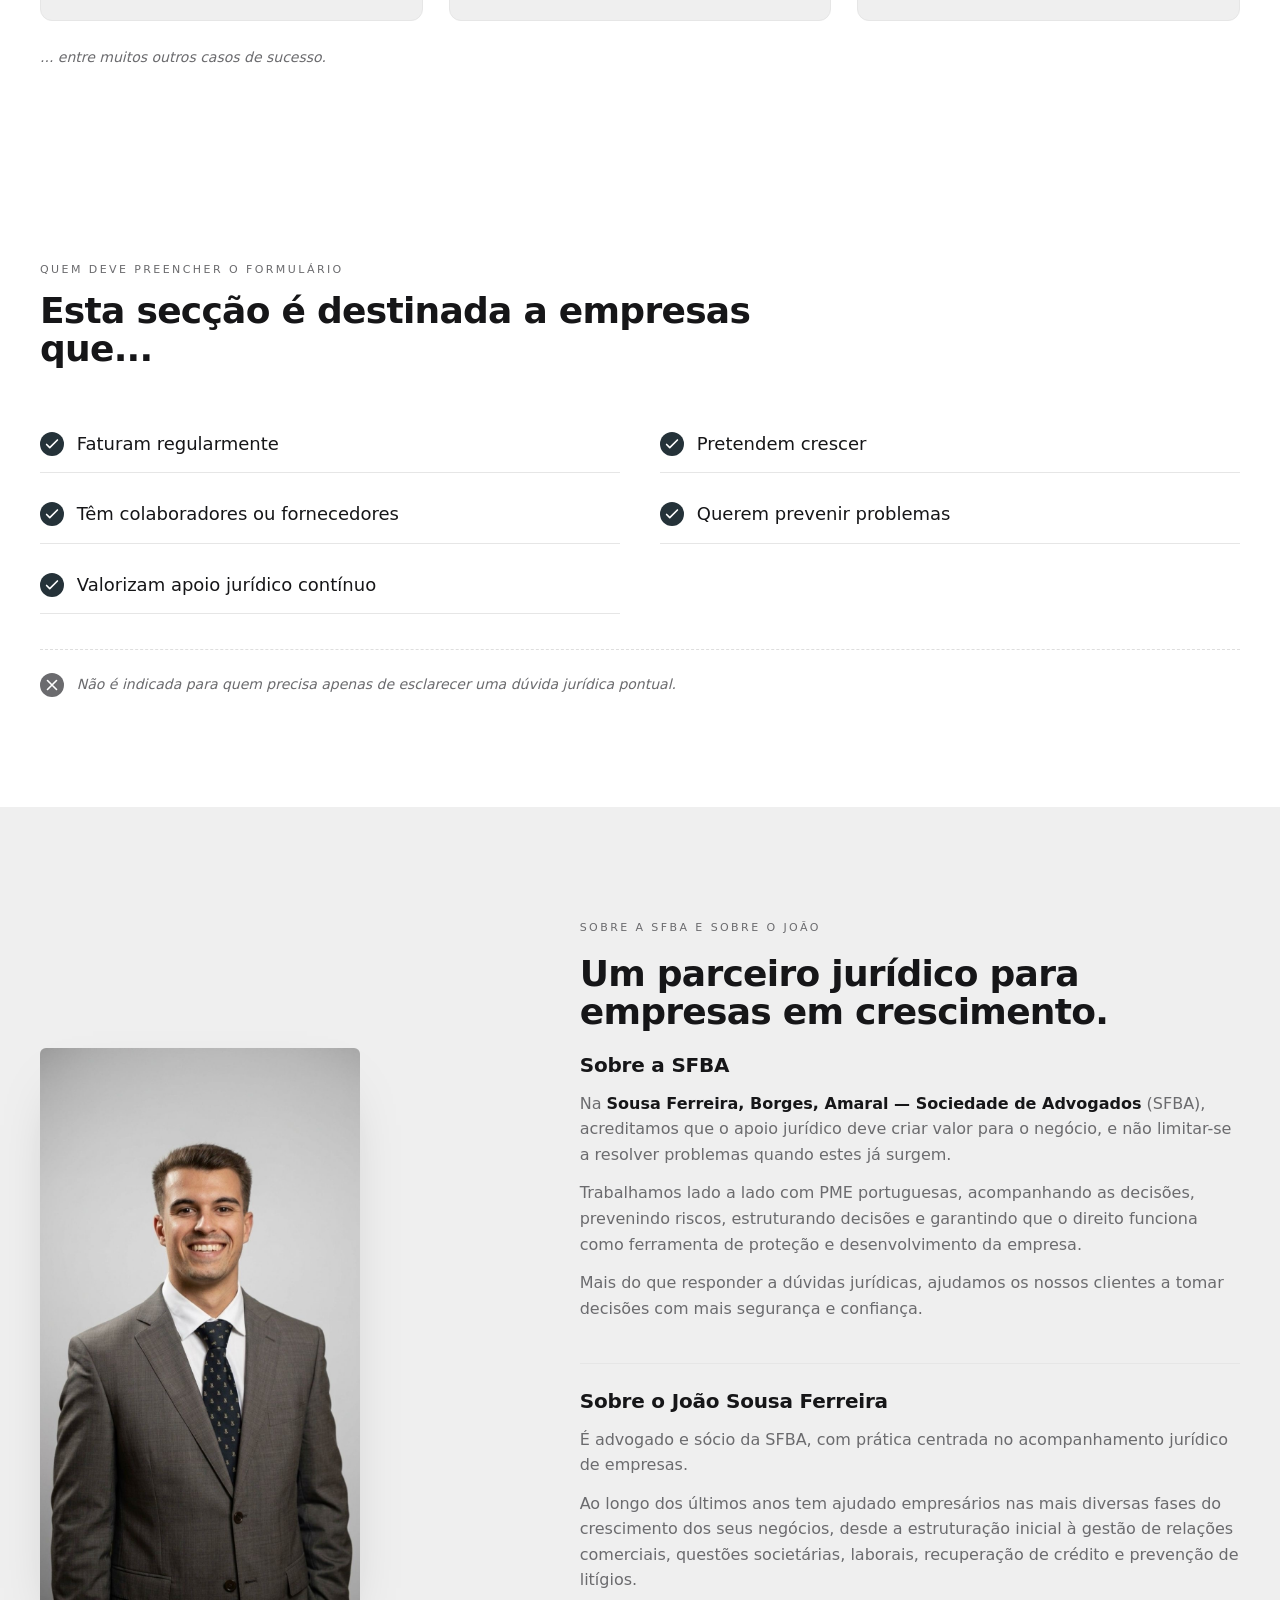
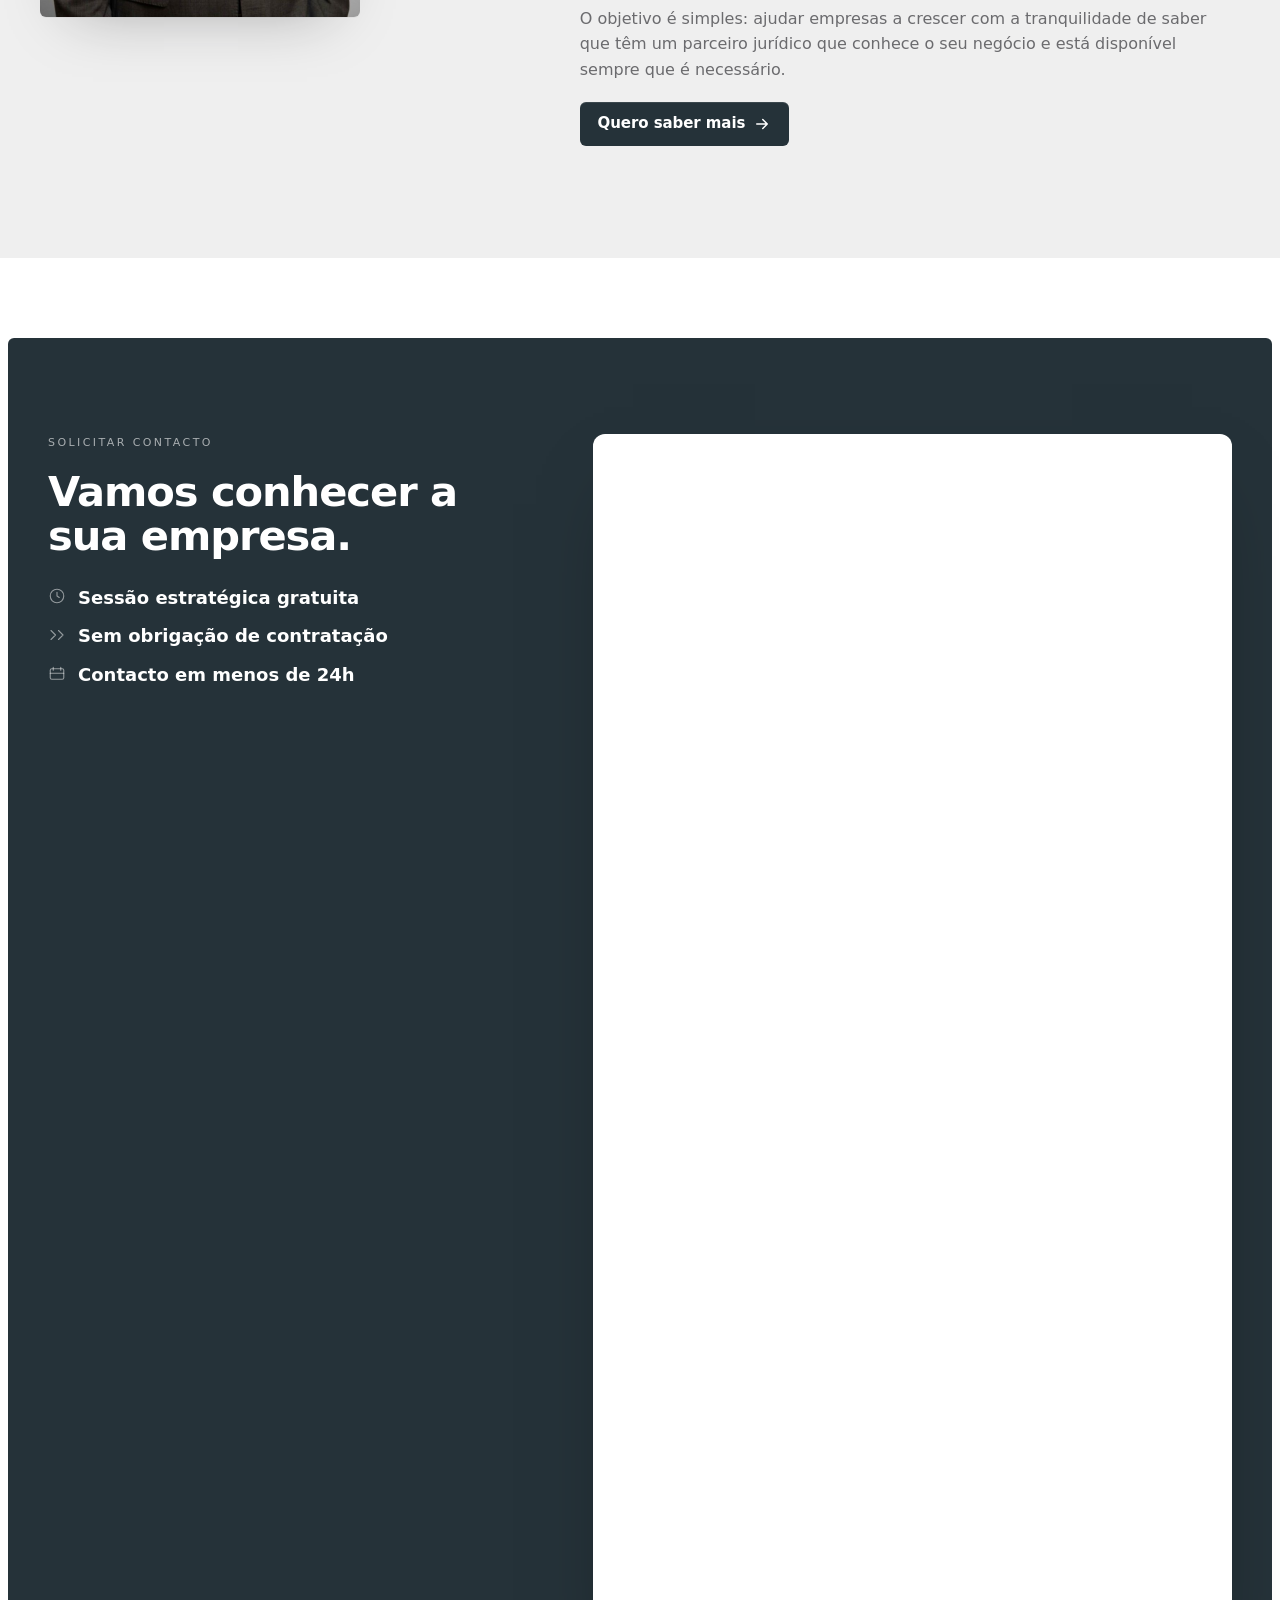
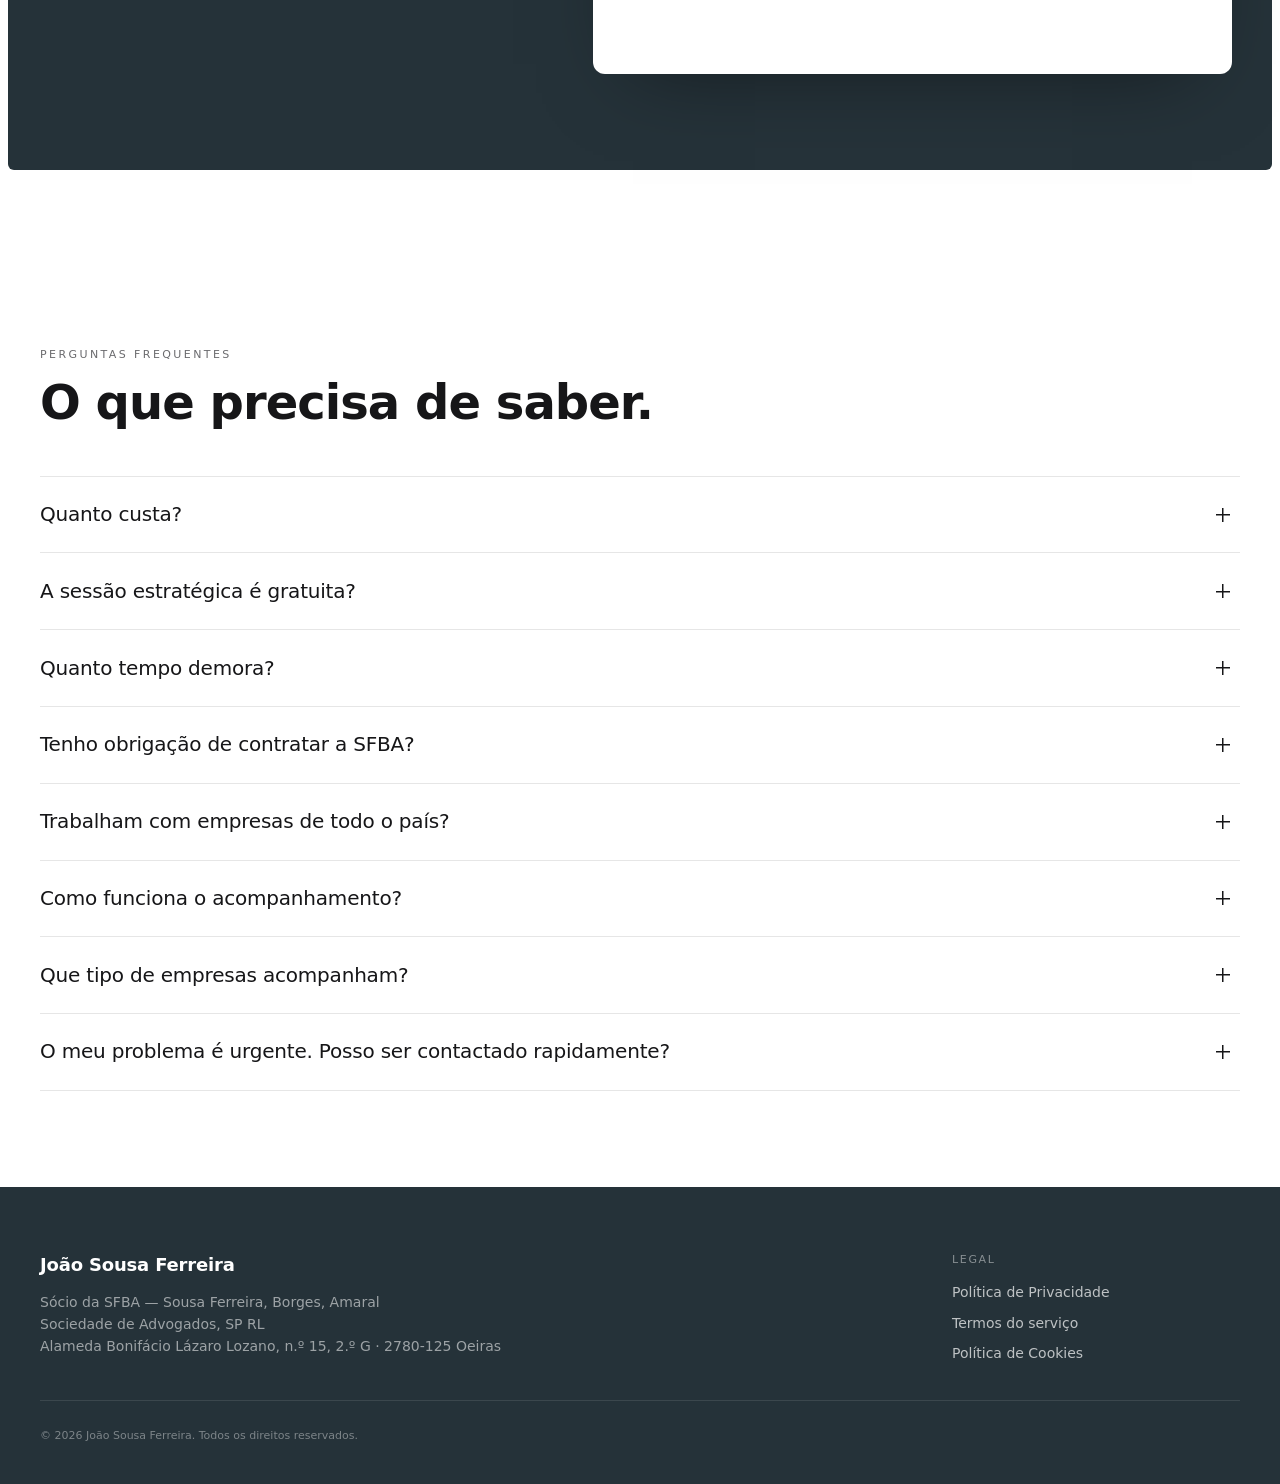
==== commit edcdd2b7: "chore: switch domain to empresas.sfba.pt + new hero H1 Hero H1 - PT: "O departamento jurídico extern" ====
--- a/index.html
+++ b/index.html
@@ -7,10 +7,10 @@
 <meta name="description" content="Departamento jurídico externo para PME em crescimento. Prevenimos riscos, negociamos contratos e protegemos a operação. Sessão estratégica gratuita — SFBA · Sociedade de Advogados.">
 <title>João Sousa Ferreira — Advogado | Consulta jurídica online</title>
 
-<link rel="alternate" hreflang="pt-PT" href="https://consultajsf.sfba.pt/">
-<link rel="alternate" hreflang="en" href="https://consultajsf.sfba.pt/en/">
-<link rel="alternate" hreflang="x-default" href="https://consultajsf.sfba.pt/">
-<link rel="canonical" href="https://consultajsf.sfba.pt/">
+<link rel="alternate" hreflang="pt-PT" href="https://empresas.sfba.pt/">
+<link rel="alternate" hreflang="en" href="https://empresas.sfba.pt/en/">
+<link rel="alternate" hreflang="x-default" href="https://empresas.sfba.pt/">
+<link rel="canonical" href="https://empresas.sfba.pt/">
 
 <!-- Meta Pixel Code -->
 <script>
@@ -35,7 +35,7 @@
 <link rel="preconnect" href="https://link.msgsndr.com" crossorigin>
 <link rel="preload" as="font" type="font/woff2" crossorigin href="https://cdn.prod.website-files.com/6919d87fb59aea89ebd7268e/6919d880b59aea89ebd7285d_BDOGrotesk-Regular.woff2">
 <link rel="preload" as="font" type="font/woff2" crossorigin href="https://cdn.prod.website-files.com/6919d87fb59aea89ebd7268e/6919d880b59aea89ebd7285b_BDOGrotesk-Bold.woff2">
-<link rel="stylesheet" href="assets/styles.css?v=21">
+<link rel="stylesheet" href="assets/styles.css?v=22">
 </head>
 <body>
 
@@ -72,7 +72,7 @@
 
       <div class="hero__content">
         <h1 class="hero__headline">
-          A sua empresa está a crescer. <span class="hero__headline-accent">O departamento jurídico externo devia crescer consigo.</span>
+          A sua empresa está a crescer. <span class="hero__headline-accent">Está na altura de o apoio jurídico acompanhar esse crescimento.</span>
         </h1>
 
         <p class="hero__sub">
@@ -601,7 +601,7 @@
   </div>
 </aside>
 
-<script src="assets/script.js?v=21" defer></script>
+<script src="assets/script.js?v=22" defer></script>
 <script src="https://link.msgsndr.com/js/form_embed.js" async></script>
 </body>
 </html>
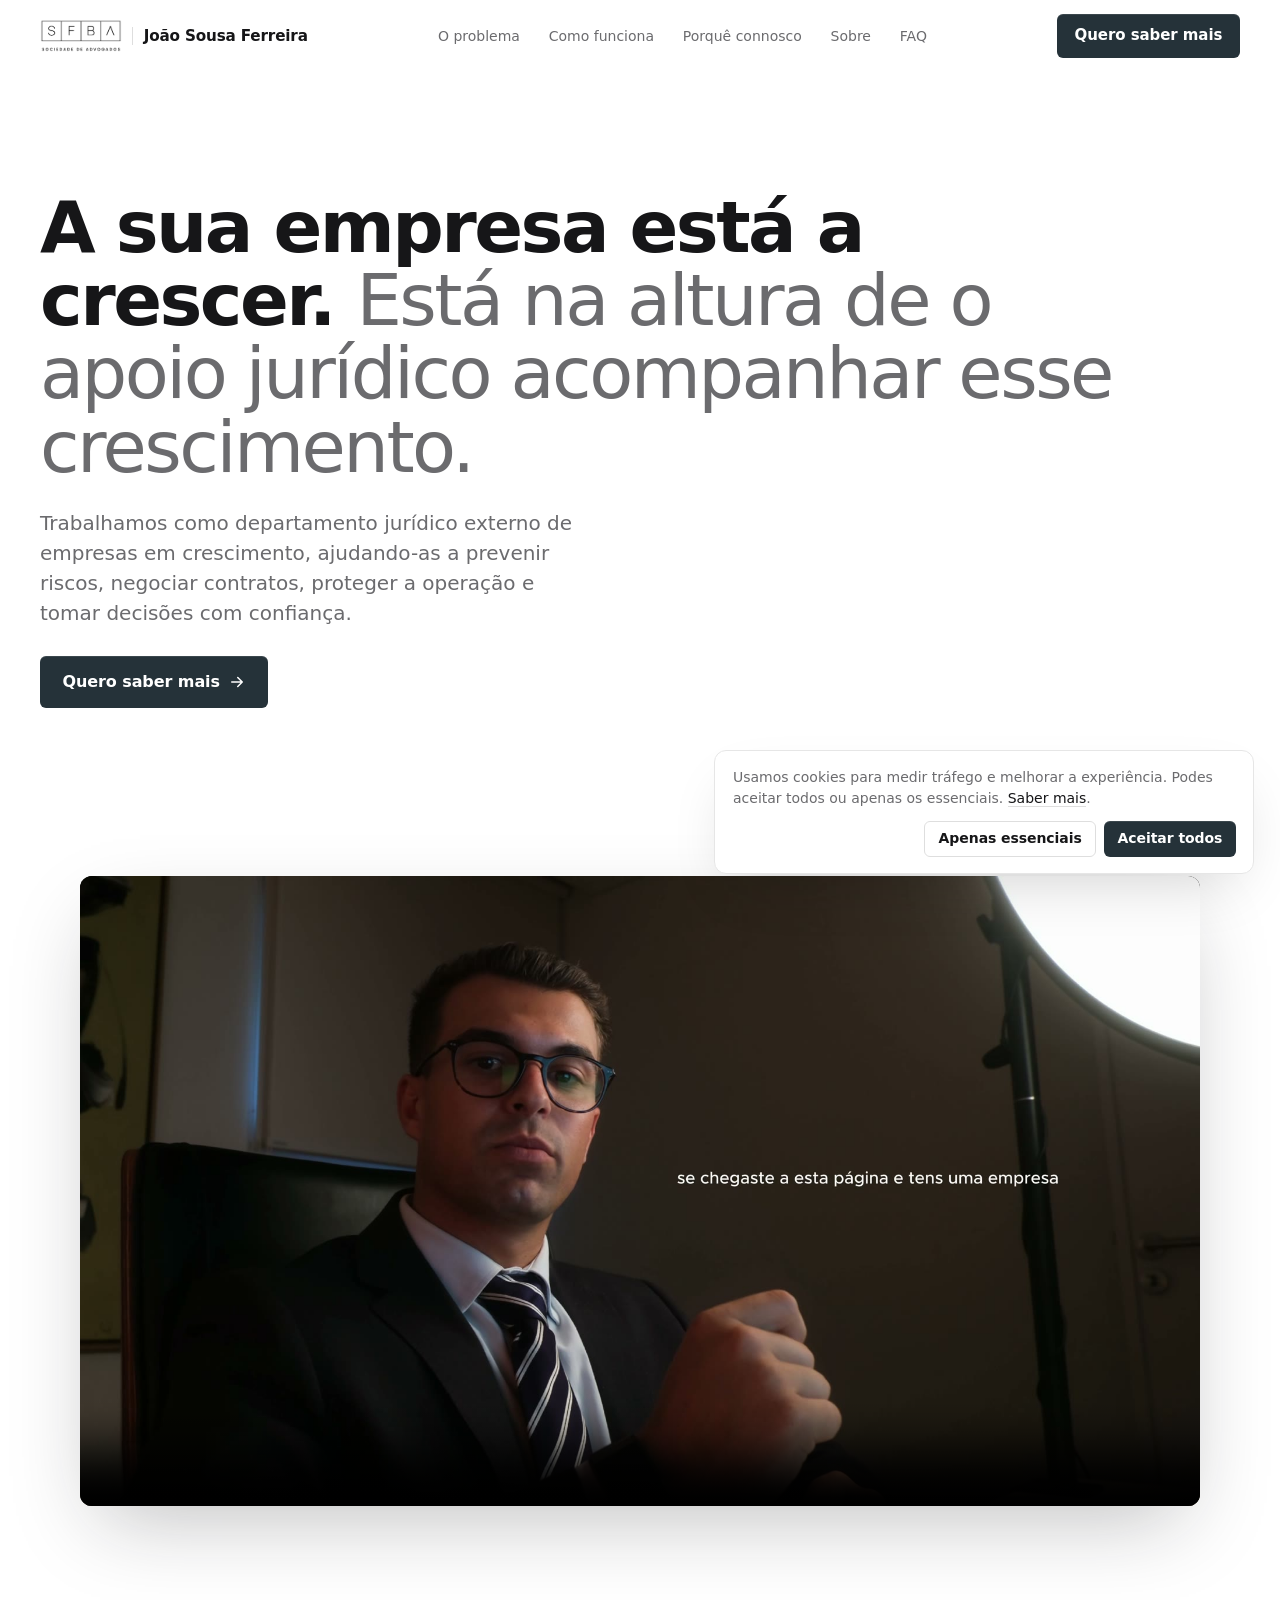
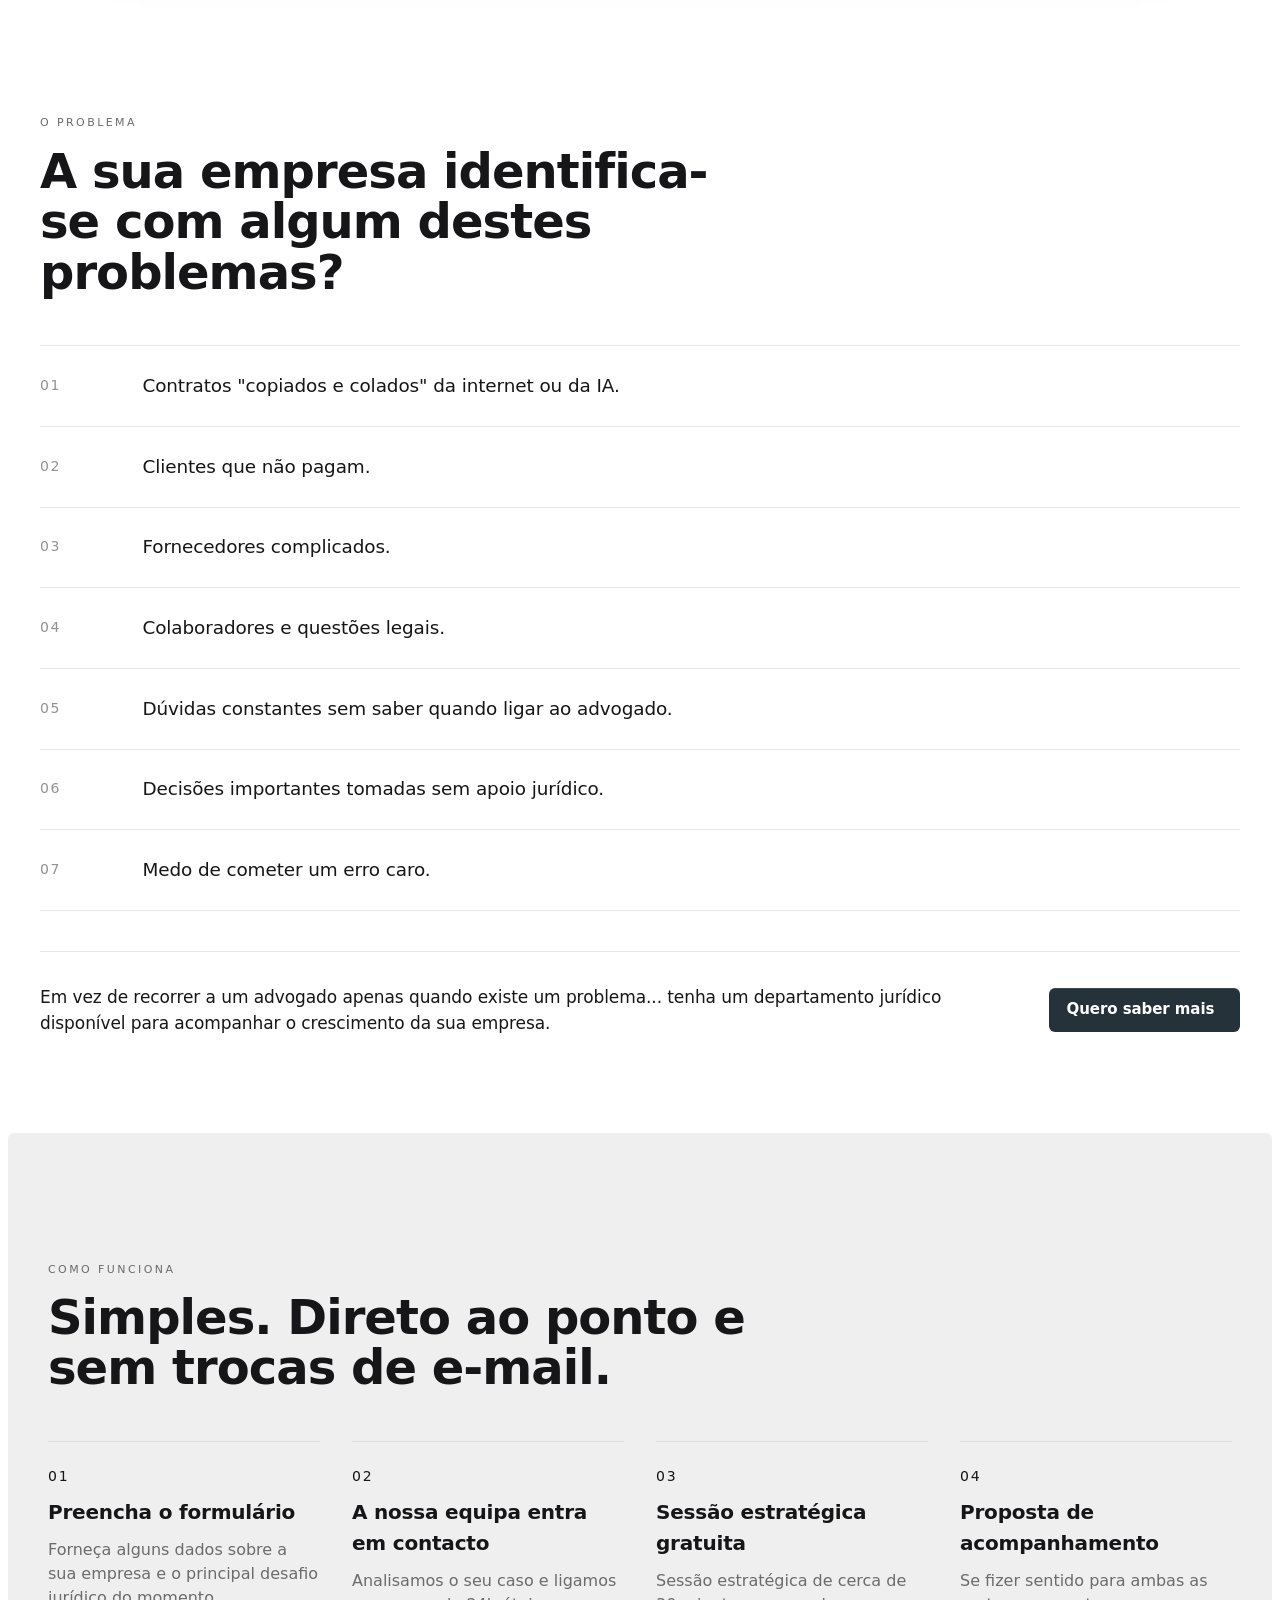
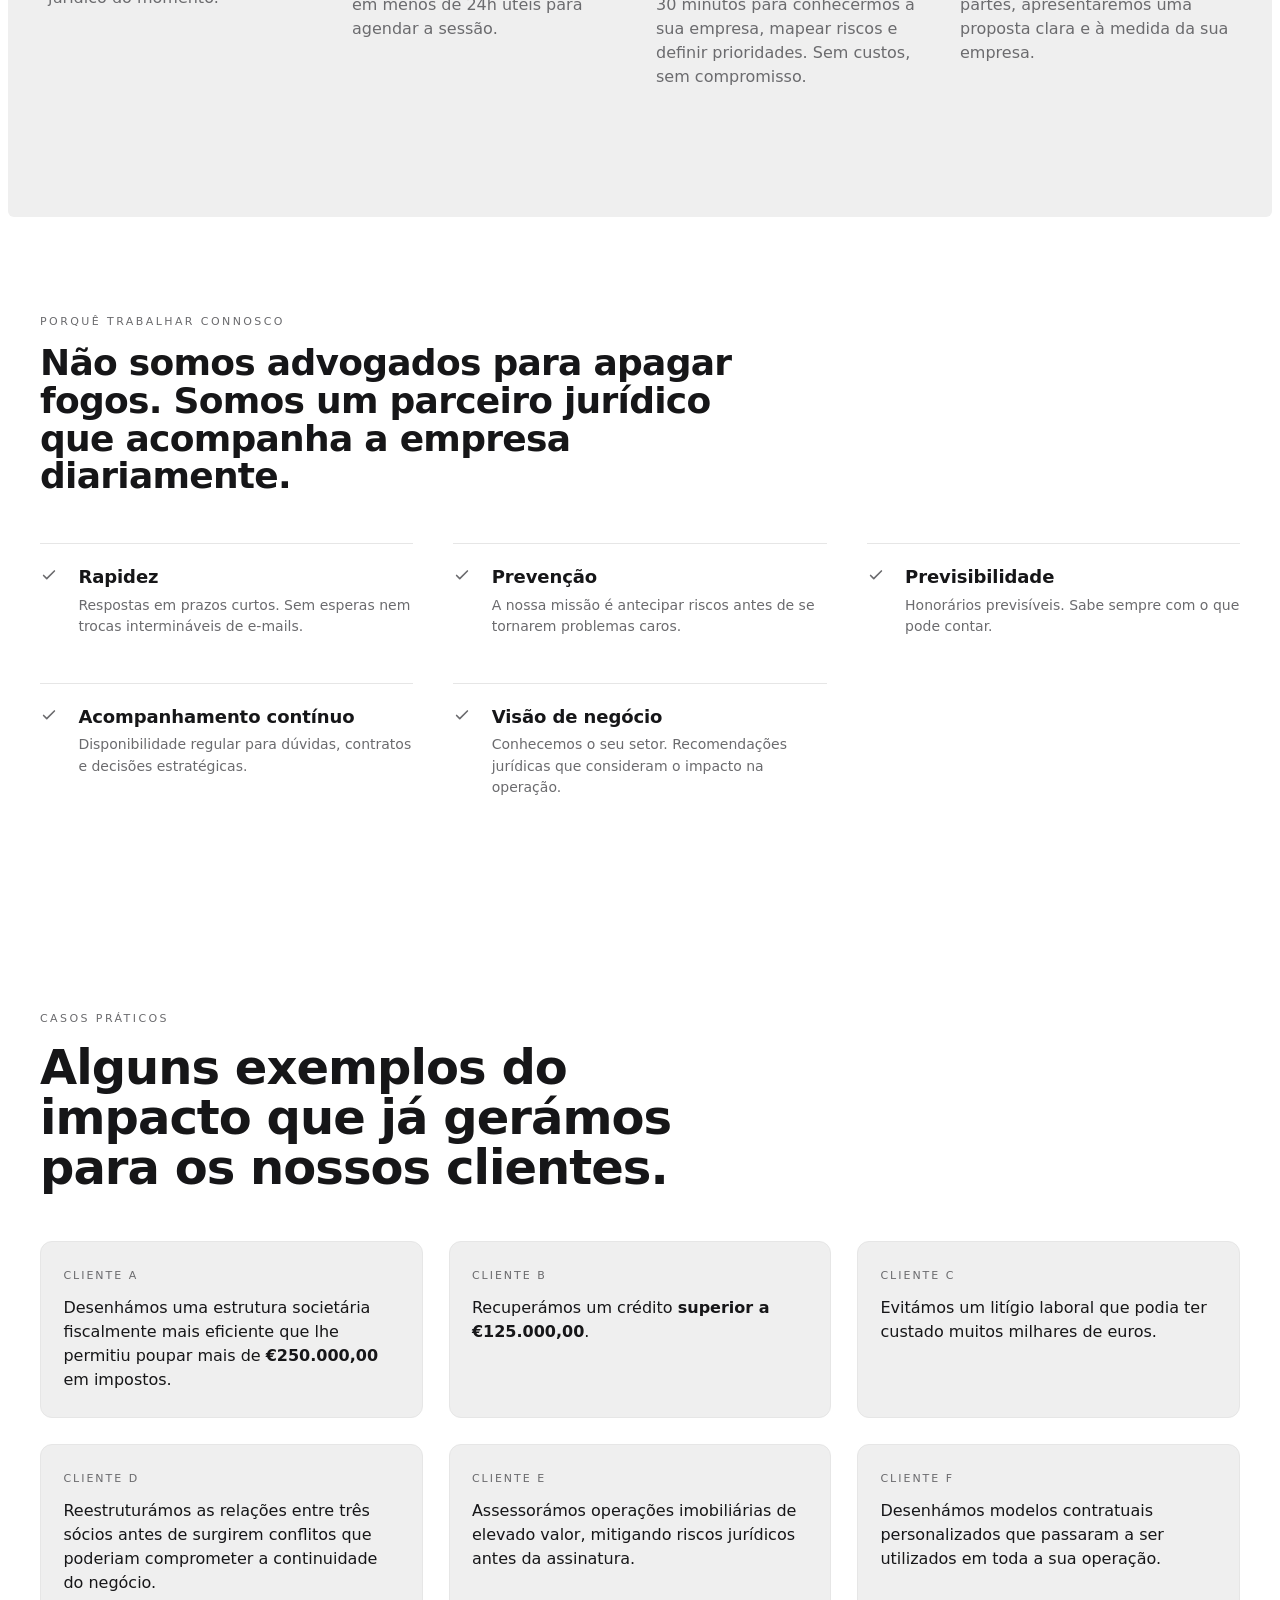
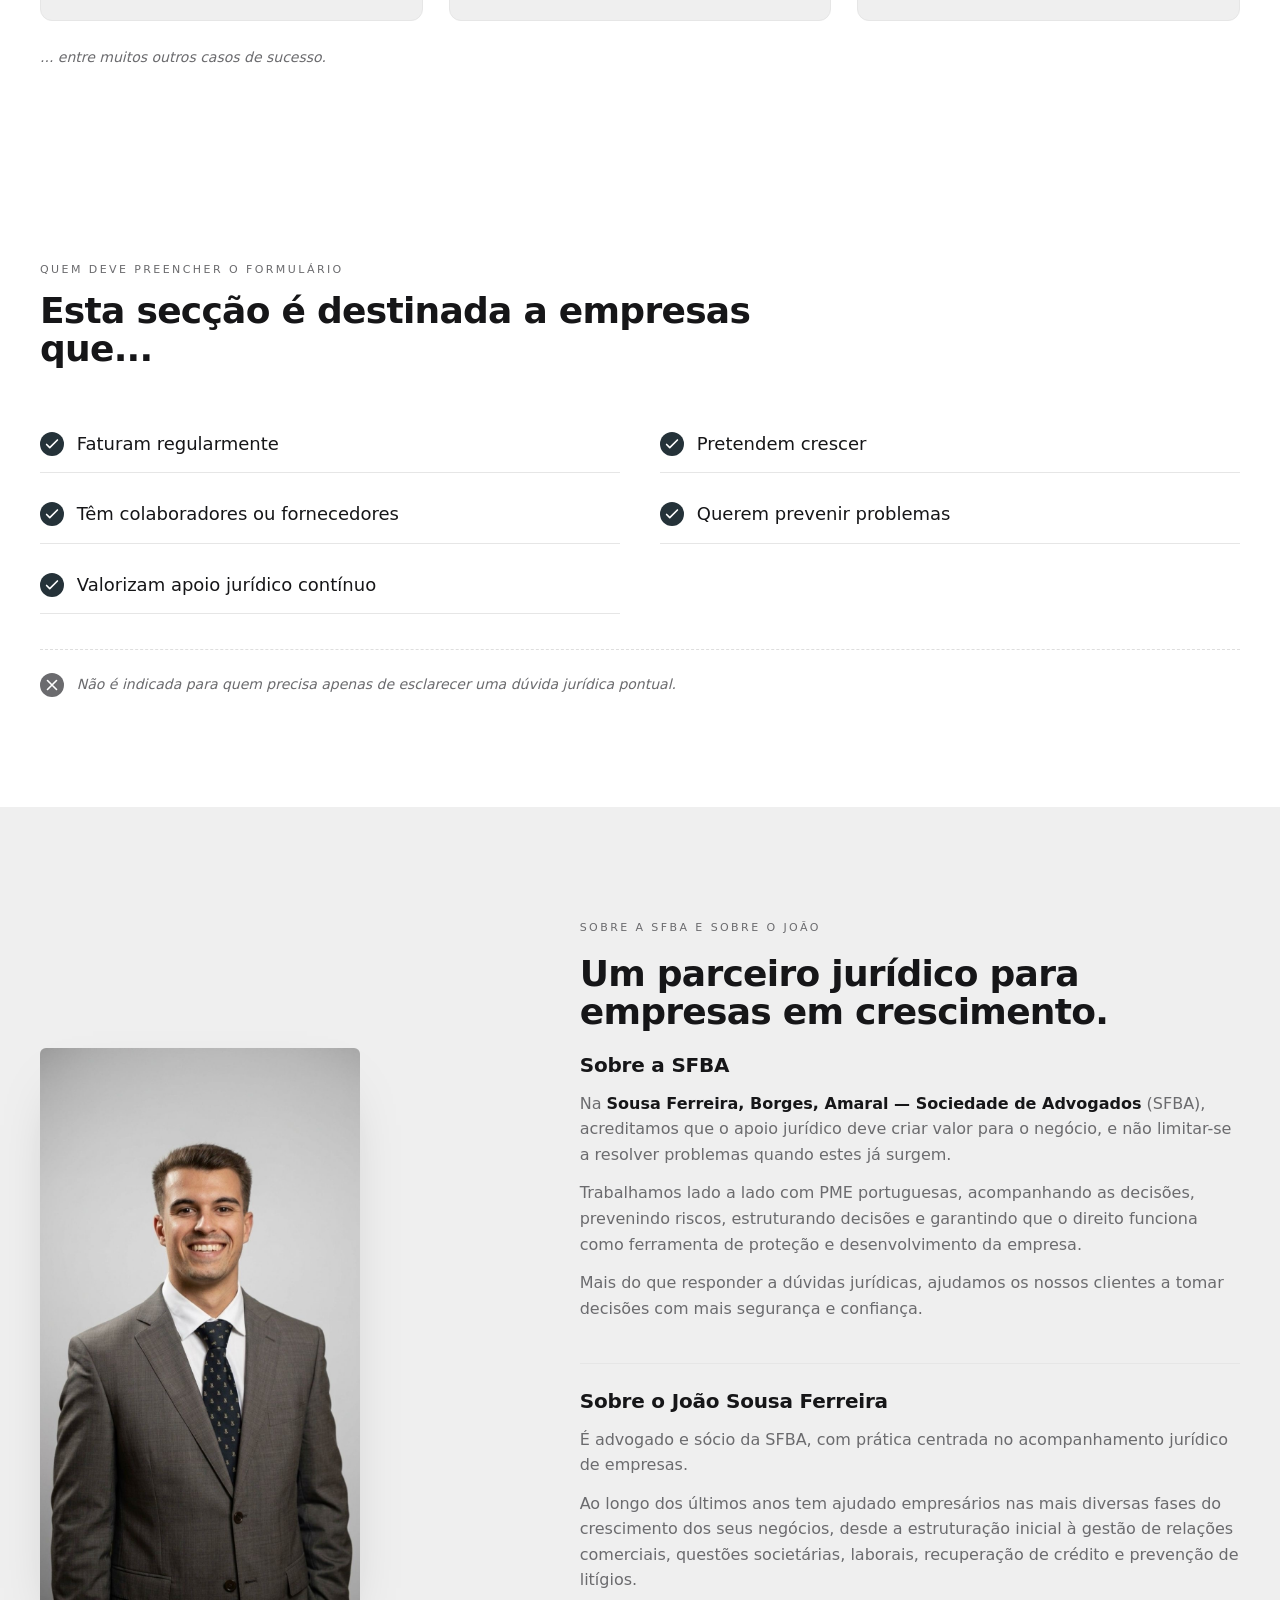
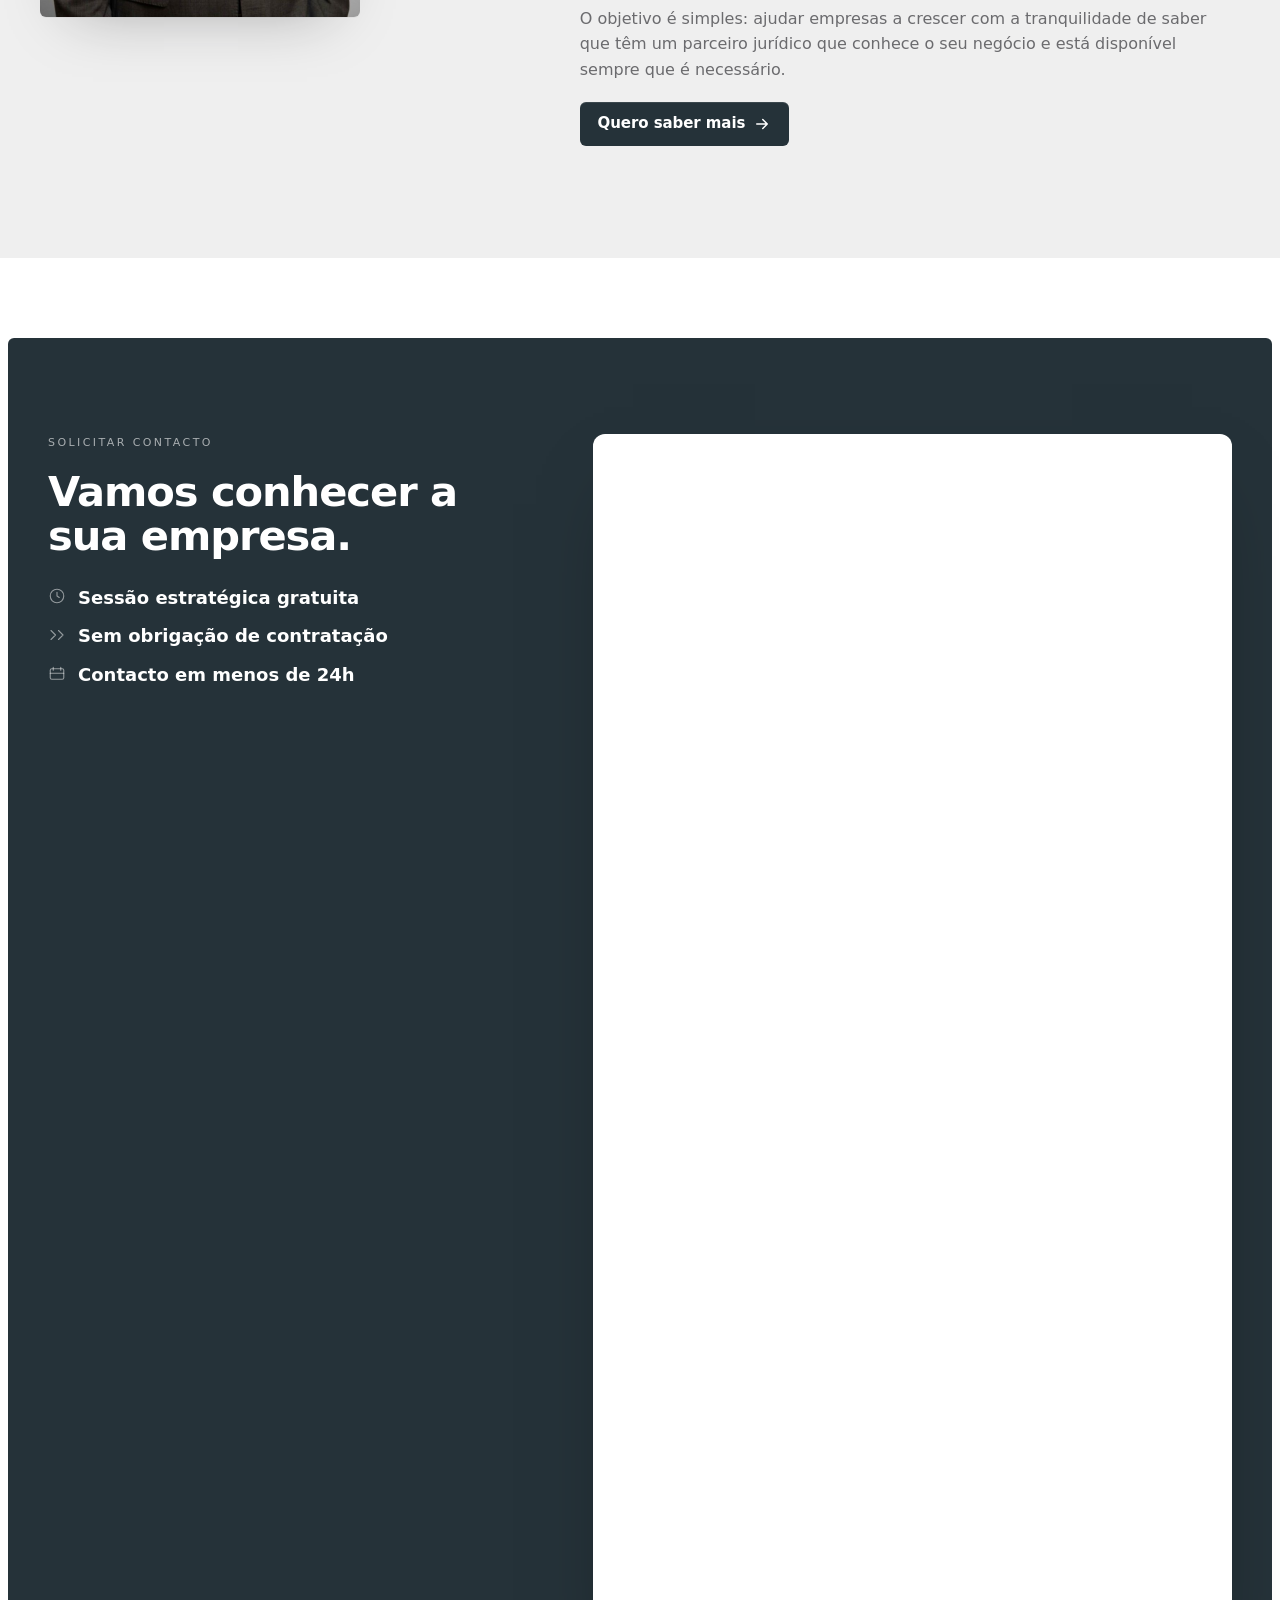
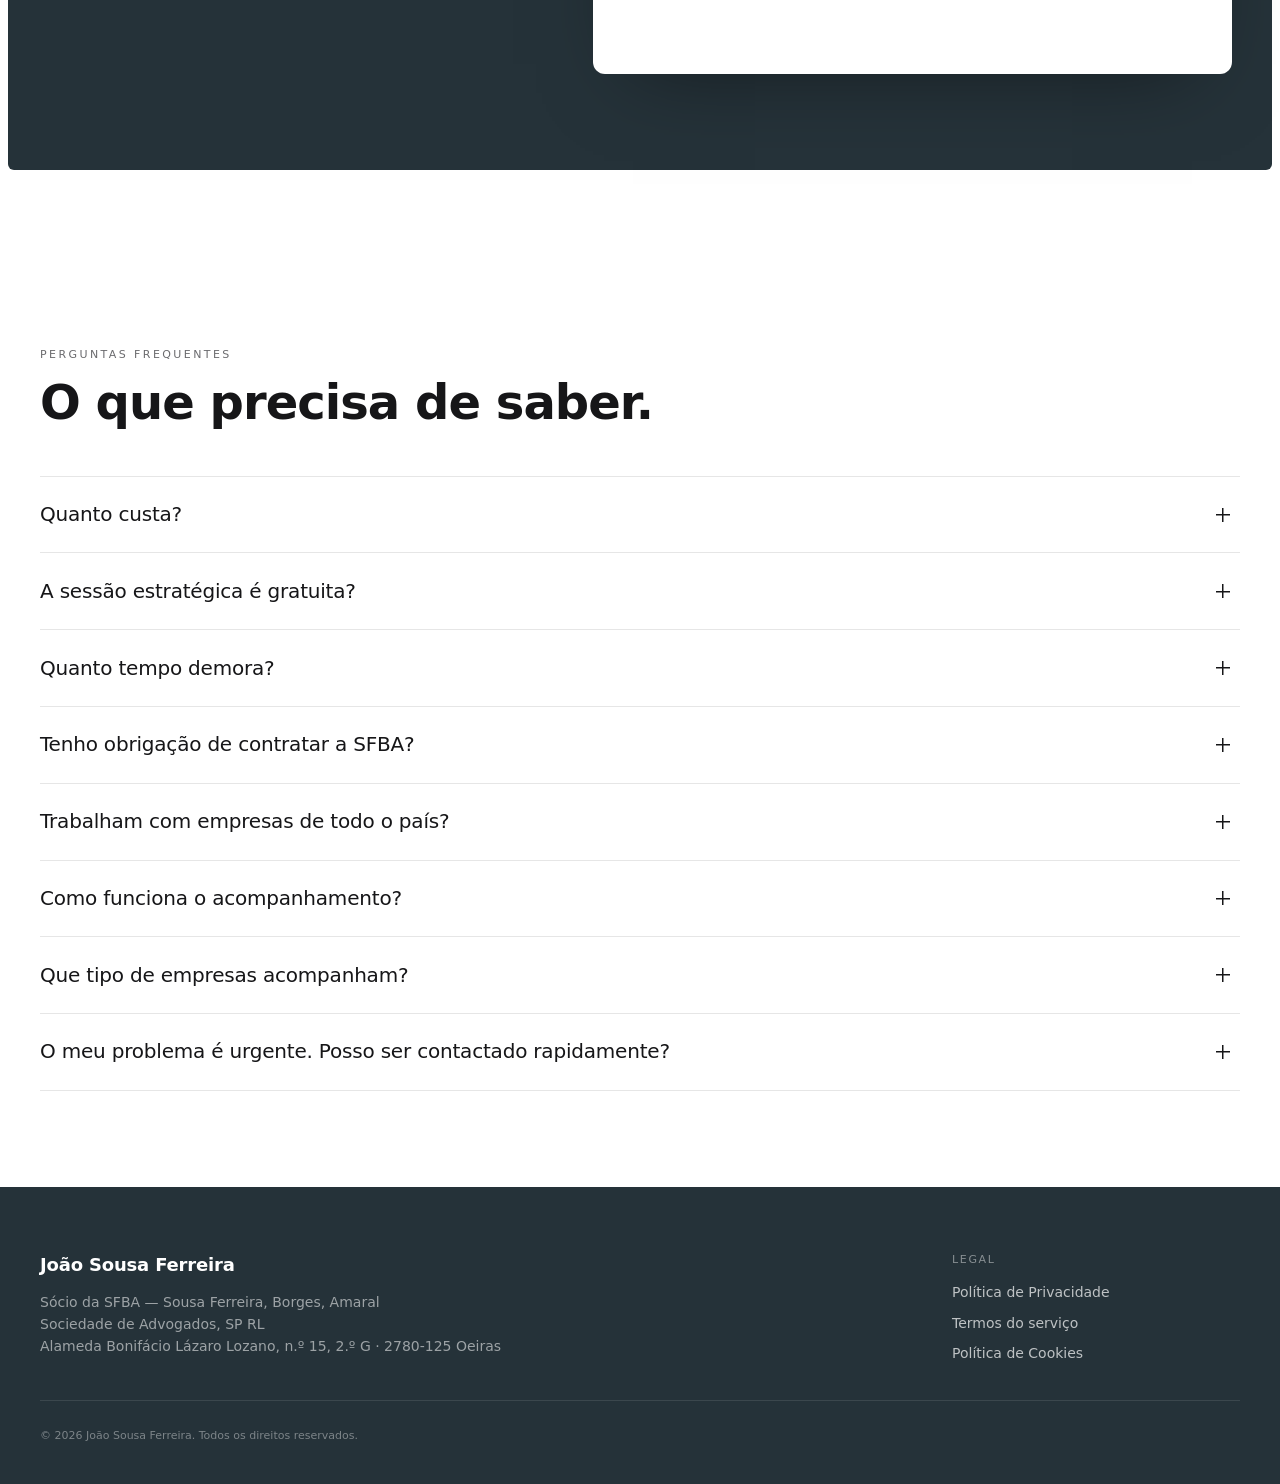
==== commit a499be3a: "copy(title): rename browser tab to SFBA + positioning PT: "João Sousa Ferreira — Advogado | Consulta" ====
--- a/index.html
+++ b/index.html
@@ -5,7 +5,7 @@
 <meta name="viewport" content="width=device-width, initial-scale=1, viewport-fit=cover">
 <meta name="theme-color" content="#161618">
 <meta name="description" content="Departamento jurídico externo para PME em crescimento. Prevenimos riscos, negociamos contratos e protegemos a operação. Sessão estratégica gratuita — SFBA · Sociedade de Advogados.">
-<title>João Sousa Ferreira — Advogado | Consulta jurídica online</title>
+<title>SFBA | Departamento jurídico externo de PME</title>
 
 <link rel="alternate" hreflang="pt-PT" href="https://empresas.sfba.pt/">
 <link rel="alternate" hreflang="en" href="https://empresas.sfba.pt/en/">
@@ -35,7 +35,7 @@
 <link rel="preconnect" href="https://link.msgsndr.com" crossorigin>
 <link rel="preload" as="font" type="font/woff2" crossorigin href="https://cdn.prod.website-files.com/6919d87fb59aea89ebd7268e/6919d880b59aea89ebd7285d_BDOGrotesk-Regular.woff2">
 <link rel="preload" as="font" type="font/woff2" crossorigin href="https://cdn.prod.website-files.com/6919d87fb59aea89ebd7268e/6919d880b59aea89ebd7285b_BDOGrotesk-Bold.woff2">
-<link rel="stylesheet" href="assets/styles.css?v=22">
+<link rel="stylesheet" href="assets/styles.css?v=23">
 </head>
 <body>
 
@@ -601,7 +601,7 @@
   </div>
 </aside>
 
-<script src="assets/script.js?v=22" defer></script>
+<script src="assets/script.js?v=23" defer></script>
 <script src="https://link.msgsndr.com/js/form_embed.js" async></script>
 </body>
 </html>
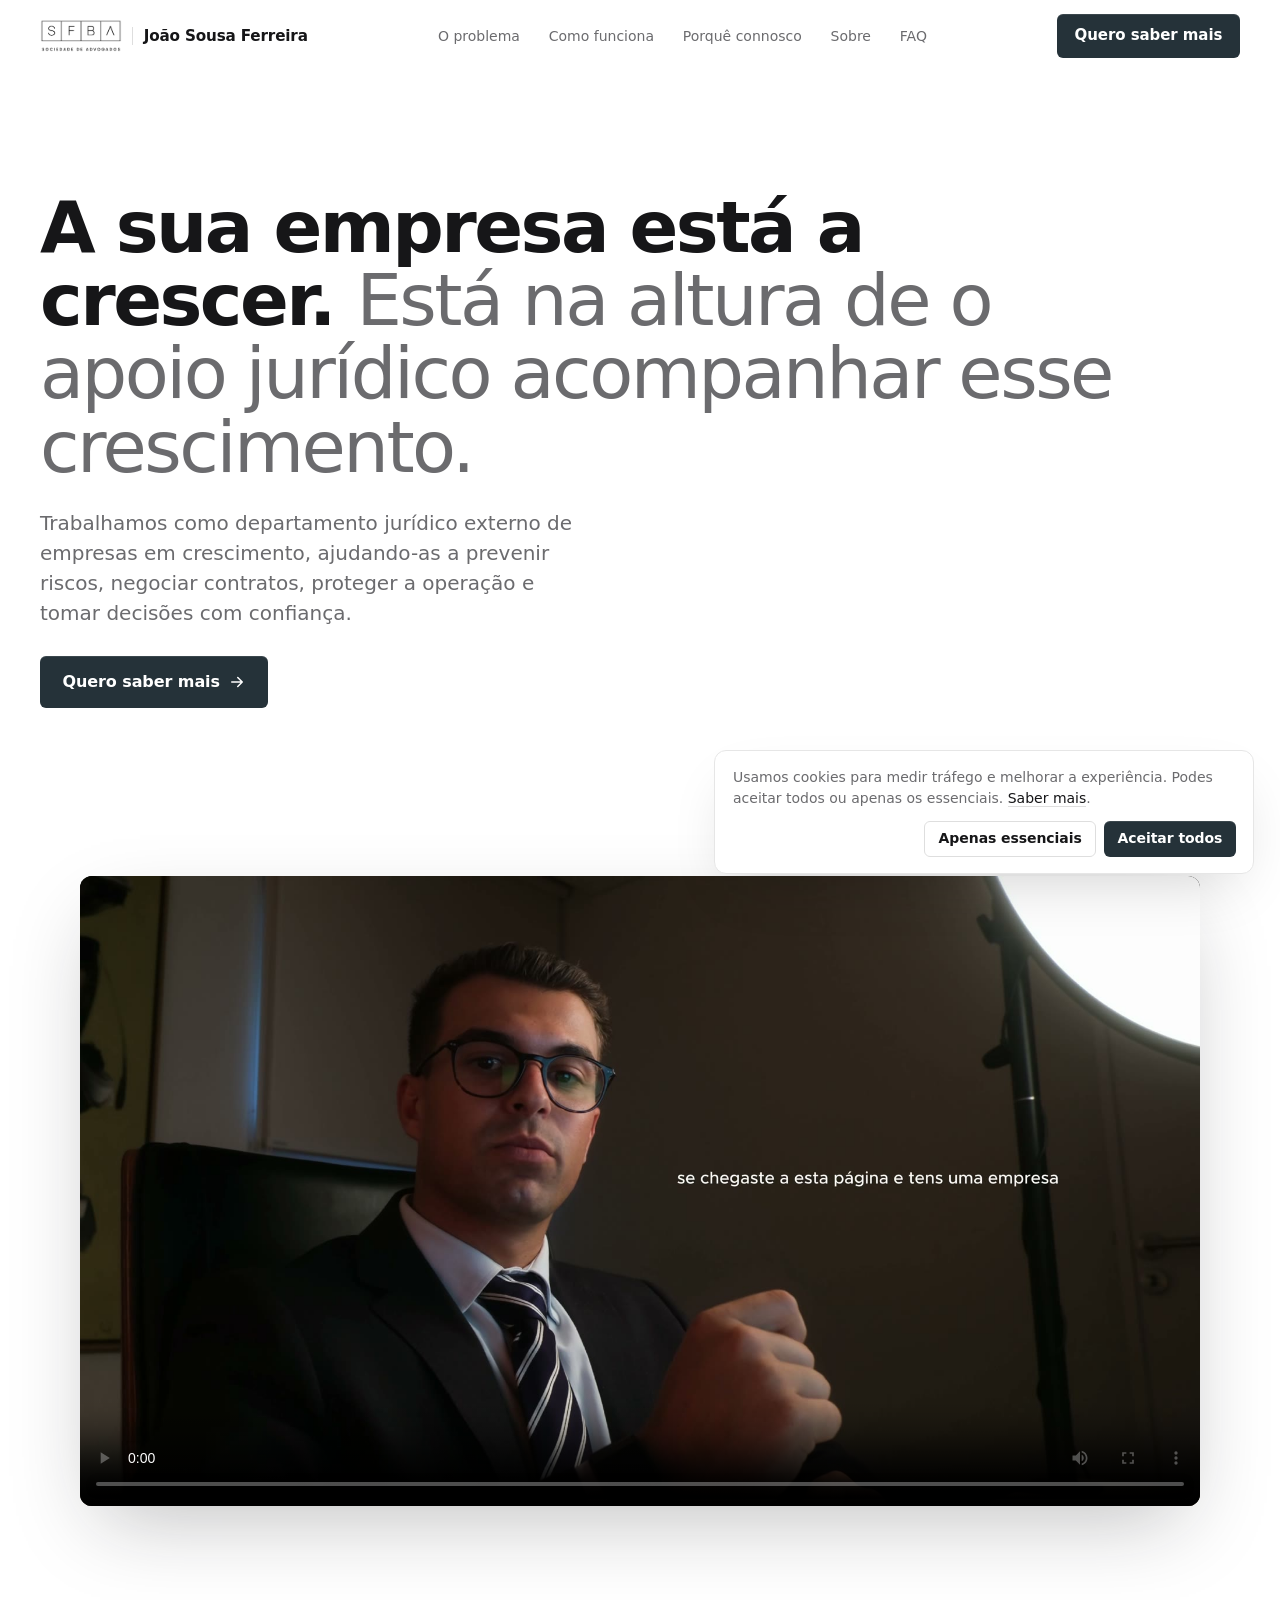
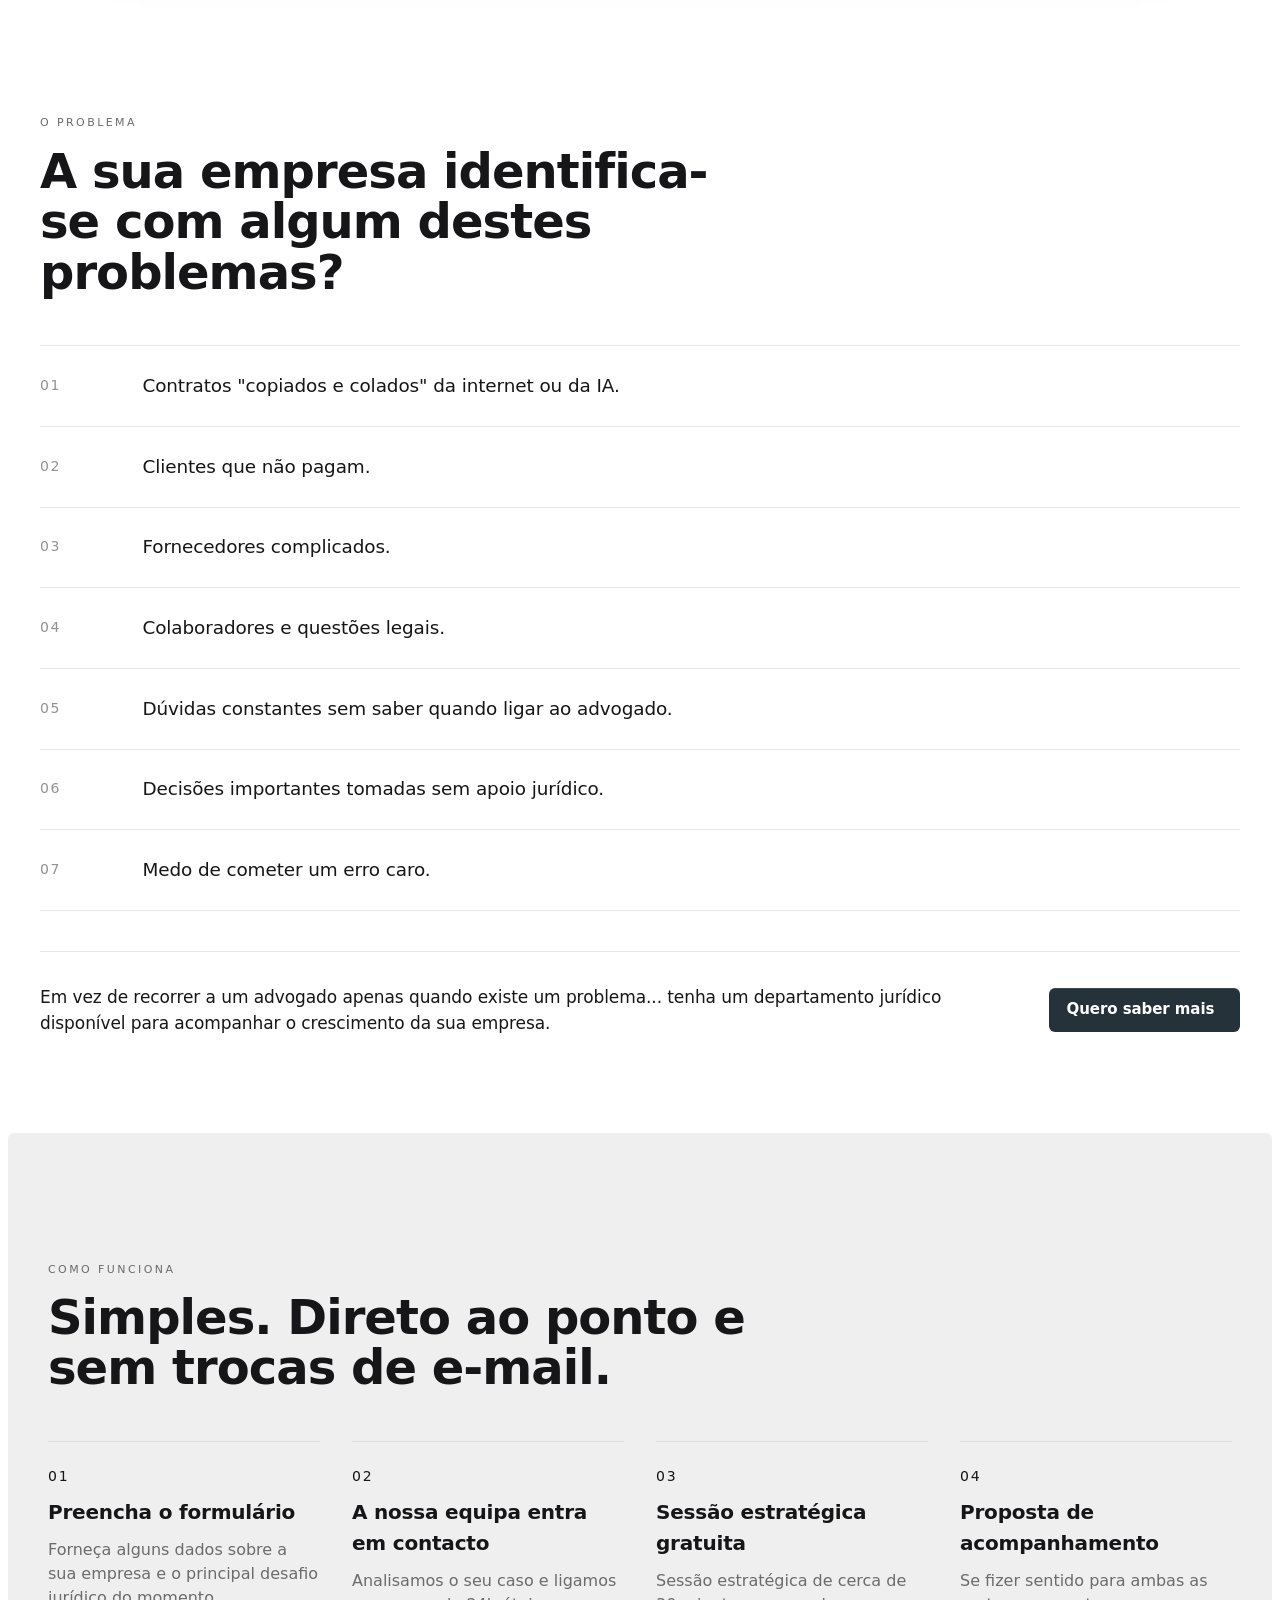
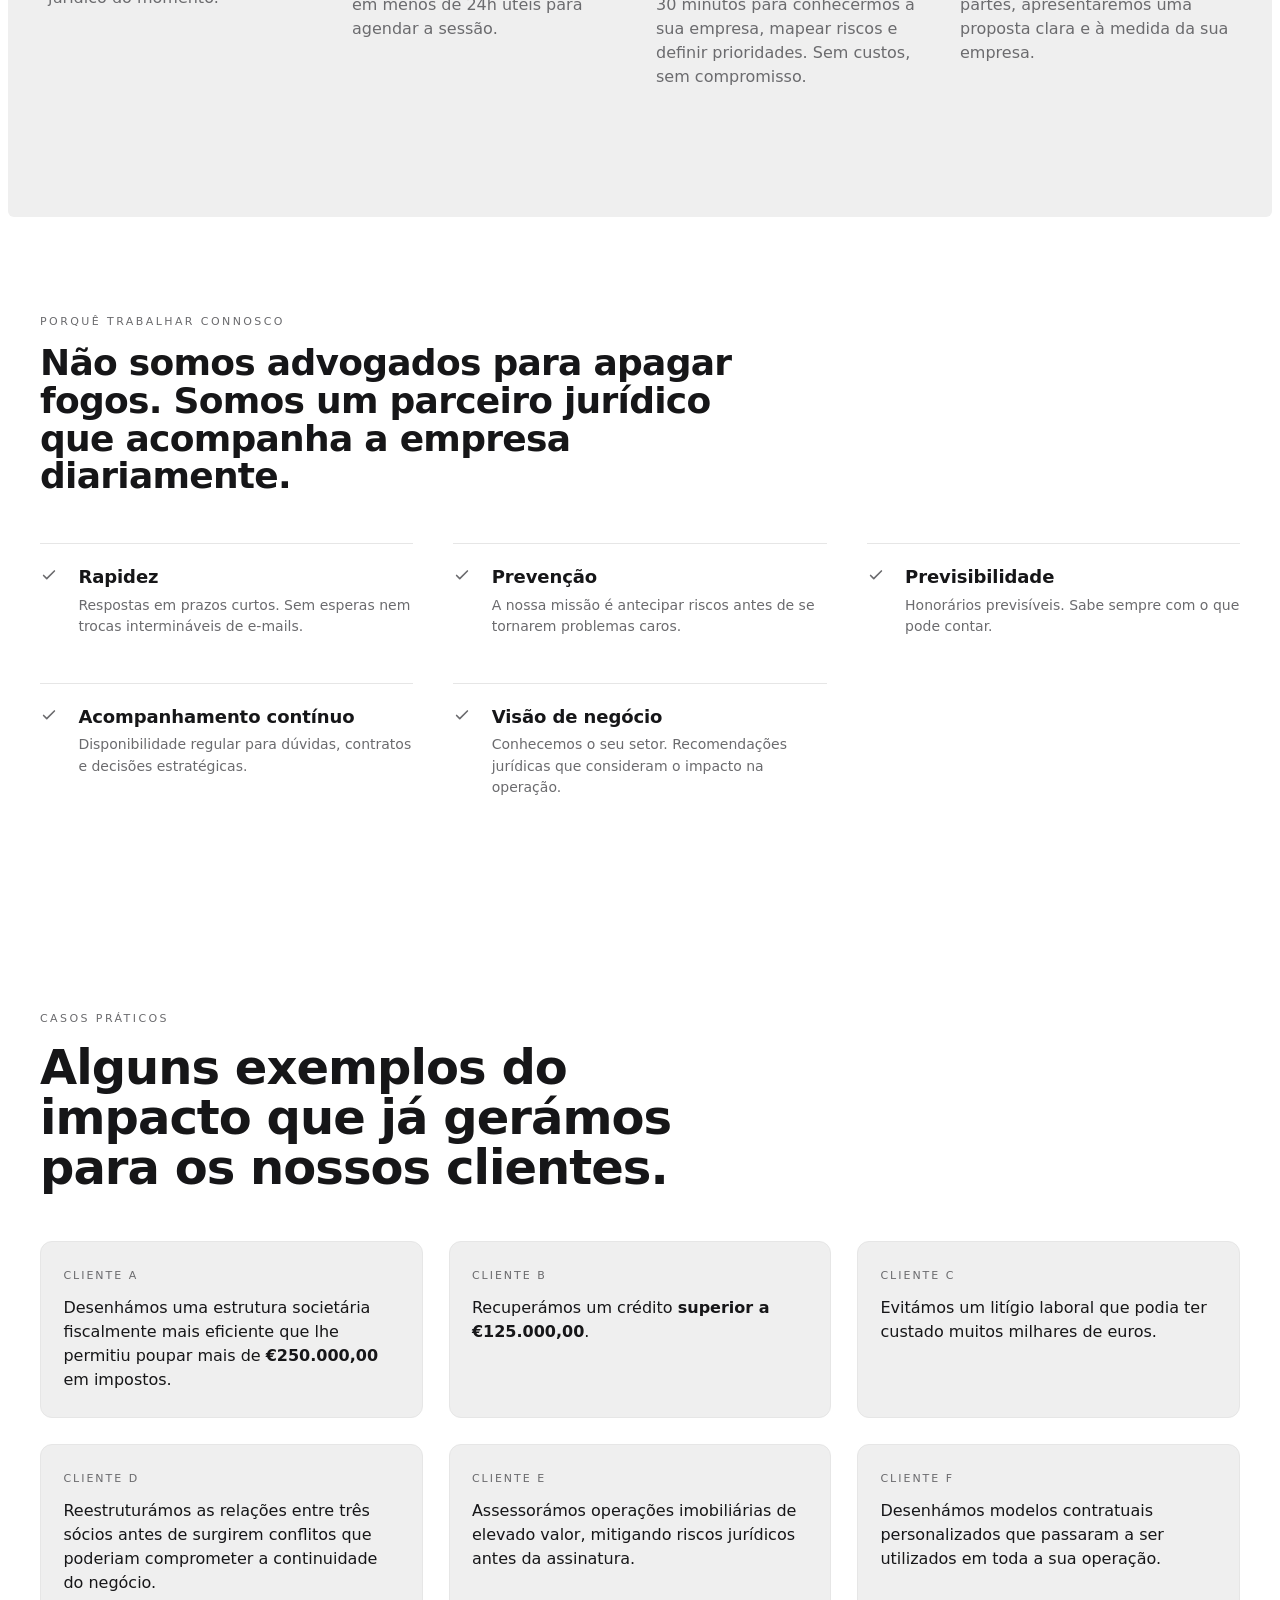
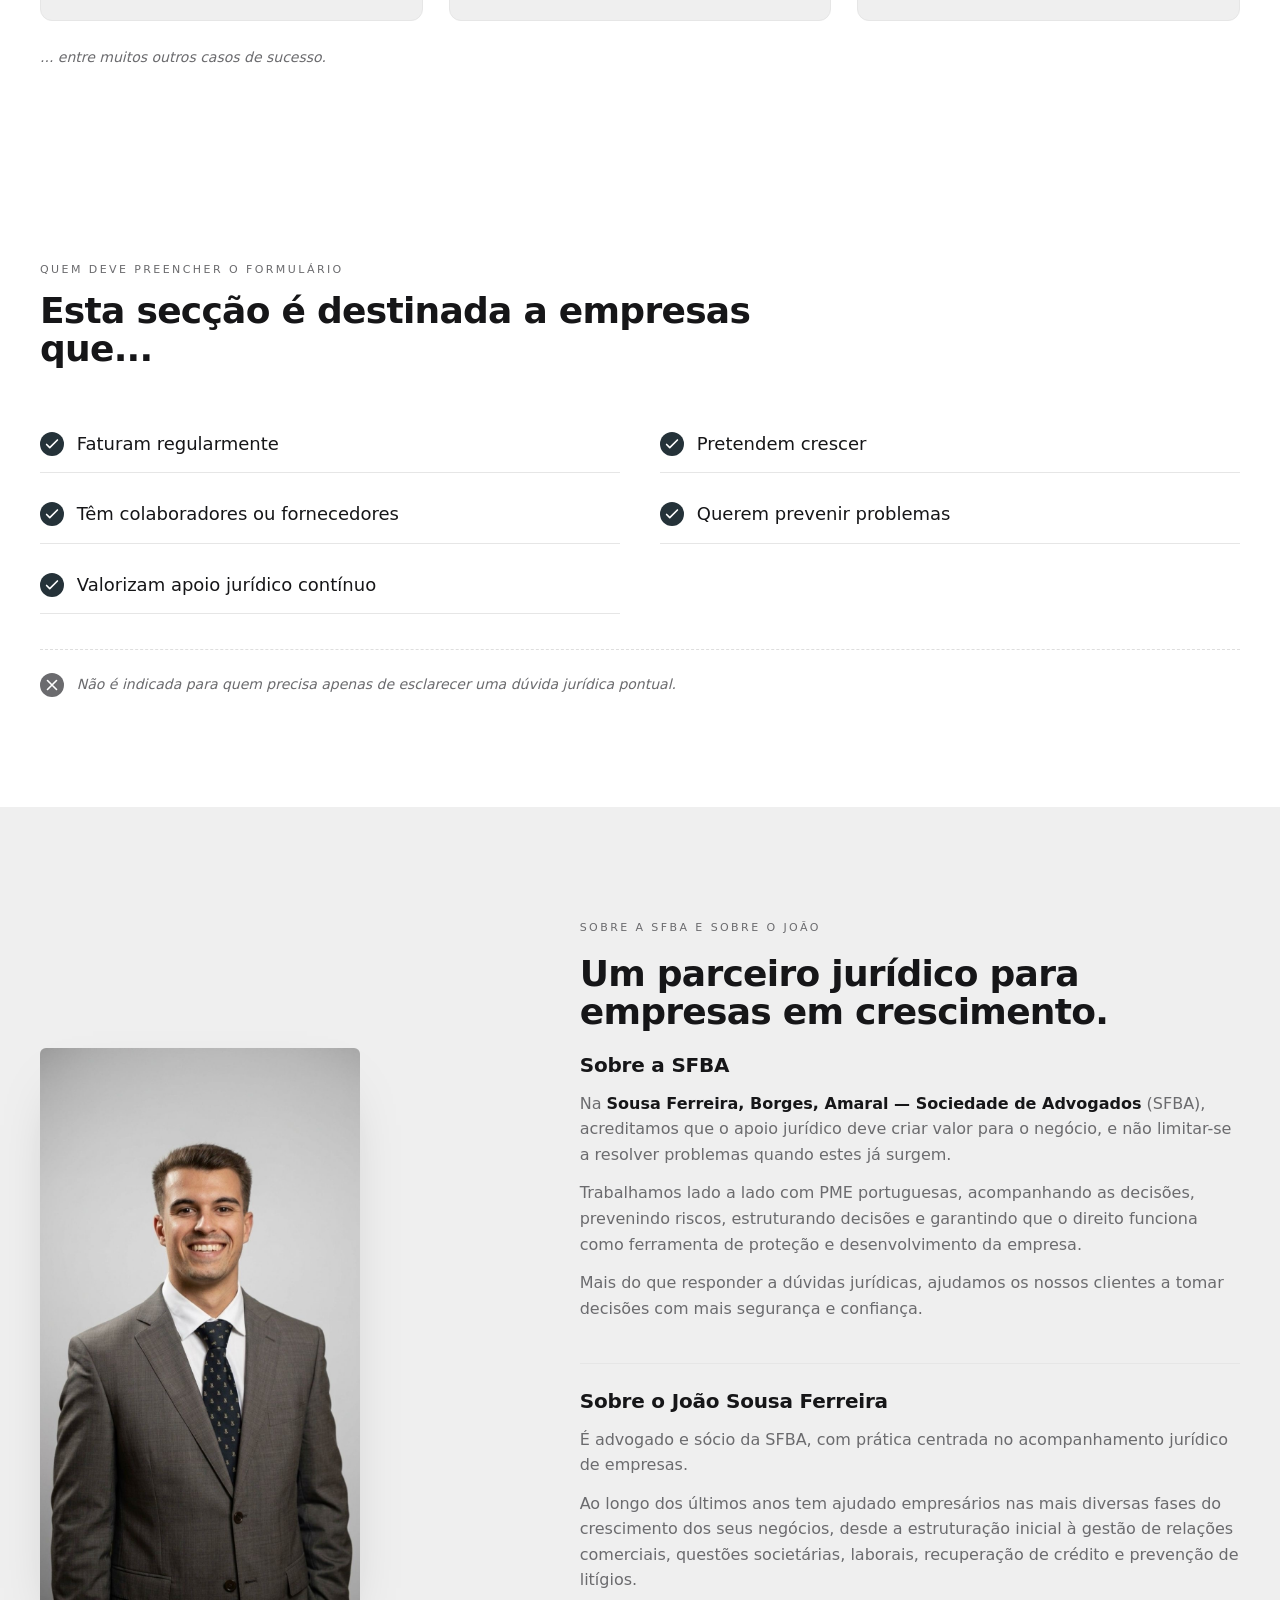
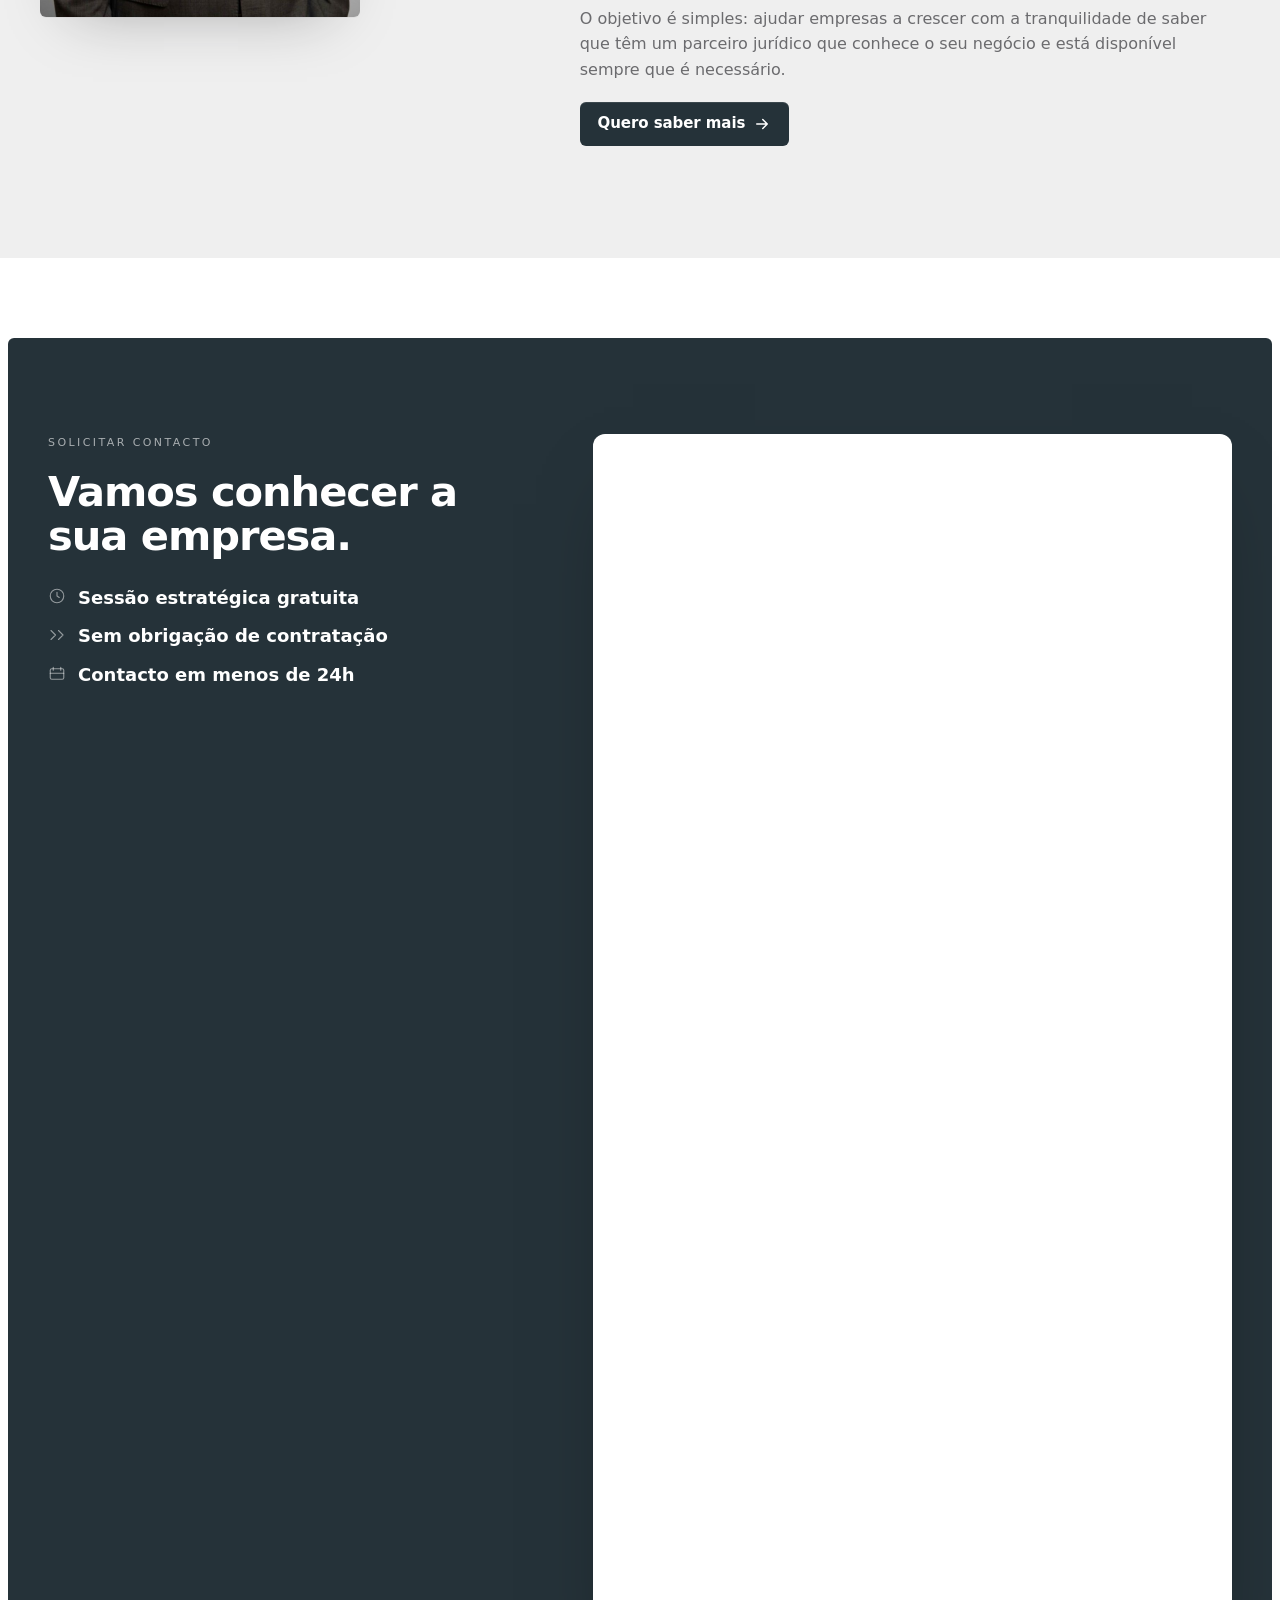
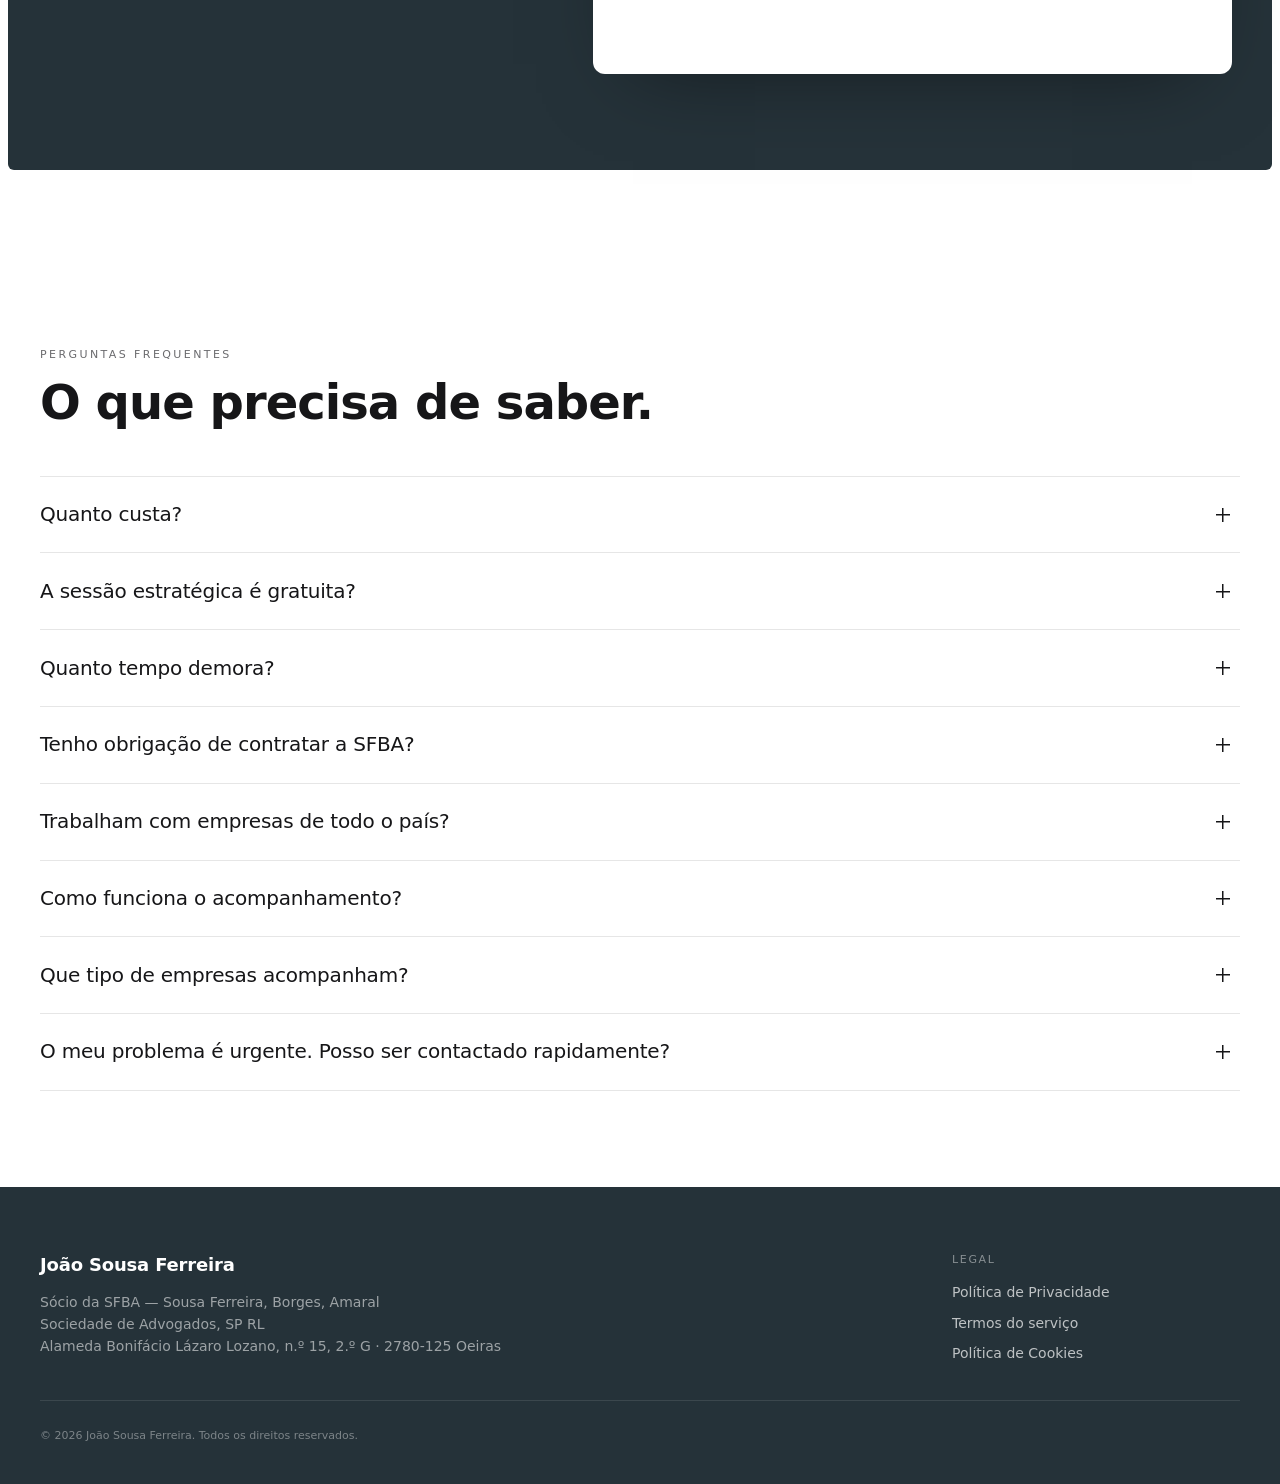
==== commit a6c57702: "feat: install GHL External Tracking script Added <script src="link.msgsndr.com/js/external-tracking." ====
--- a/index.html
+++ b/index.html
@@ -30,12 +30,19 @@
 alt=""/></noscript>
 <!-- End Meta Pixel Code -->
 
+<!-- GHL External Tracking -->
+<script
+  src="https://link.msgsndr.com/js/external-tracking.js"
+  data-tracking-id="tk_02d6a2314f5b4259b07c712576b630e6"
+></script>
+<!-- End GHL External Tracking -->
+
 <link rel="preconnect" href="https://cdn.prod.website-files.com" crossorigin>
 <link rel="preconnect" href="https://api.leadconnectorhq.com" crossorigin>
 <link rel="preconnect" href="https://link.msgsndr.com" crossorigin>
 <link rel="preload" as="font" type="font/woff2" crossorigin href="https://cdn.prod.website-files.com/6919d87fb59aea89ebd7268e/6919d880b59aea89ebd7285d_BDOGrotesk-Regular.woff2">
 <link rel="preload" as="font" type="font/woff2" crossorigin href="https://cdn.prod.website-files.com/6919d87fb59aea89ebd7268e/6919d880b59aea89ebd7285b_BDOGrotesk-Bold.woff2">
-<link rel="stylesheet" href="assets/styles.css?v=23">
+<link rel="stylesheet" href="assets/styles.css?v=24">
 </head>
 <body>
 
@@ -601,7 +608,7 @@
   </div>
 </aside>
 
-<script src="assets/script.js?v=23" defer></script>
+<script src="assets/script.js?v=24" defer></script>
 <script src="https://link.msgsndr.com/js/form_embed.js" async></script>
 </body>
 </html>
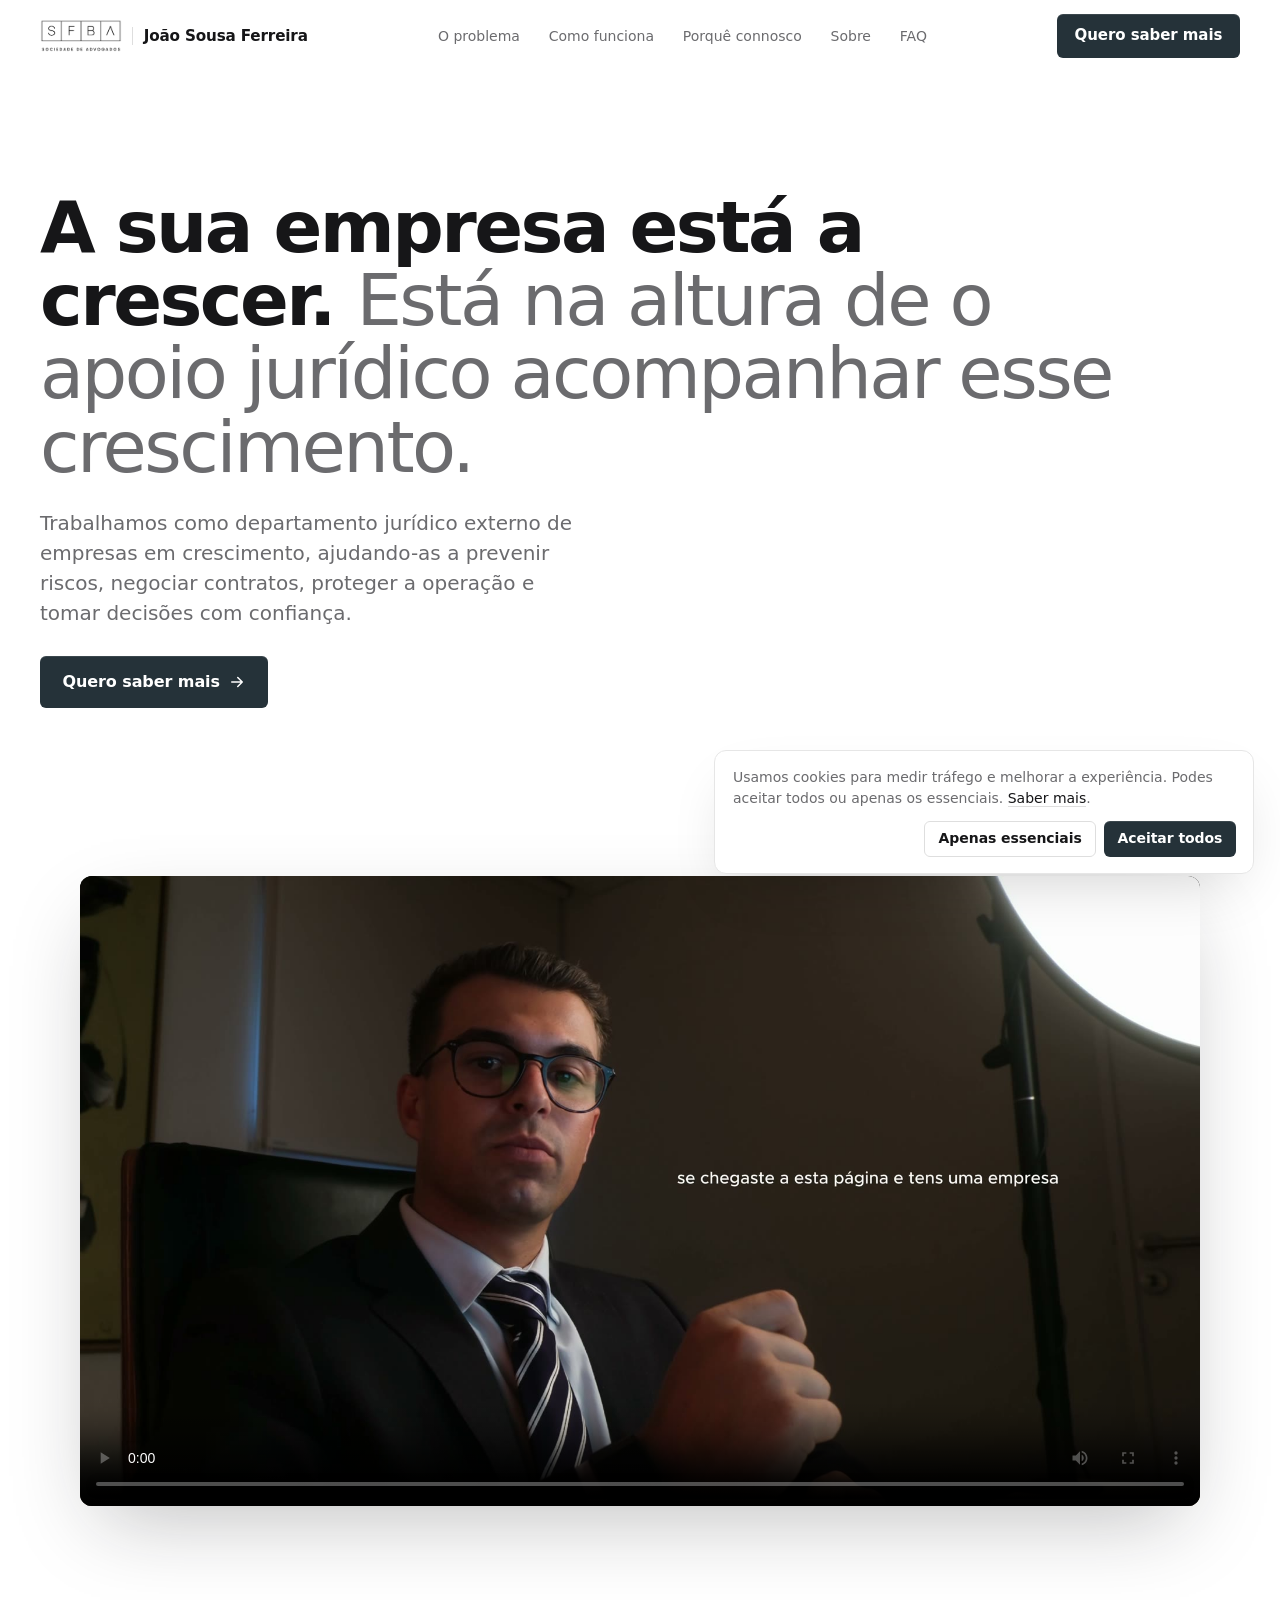
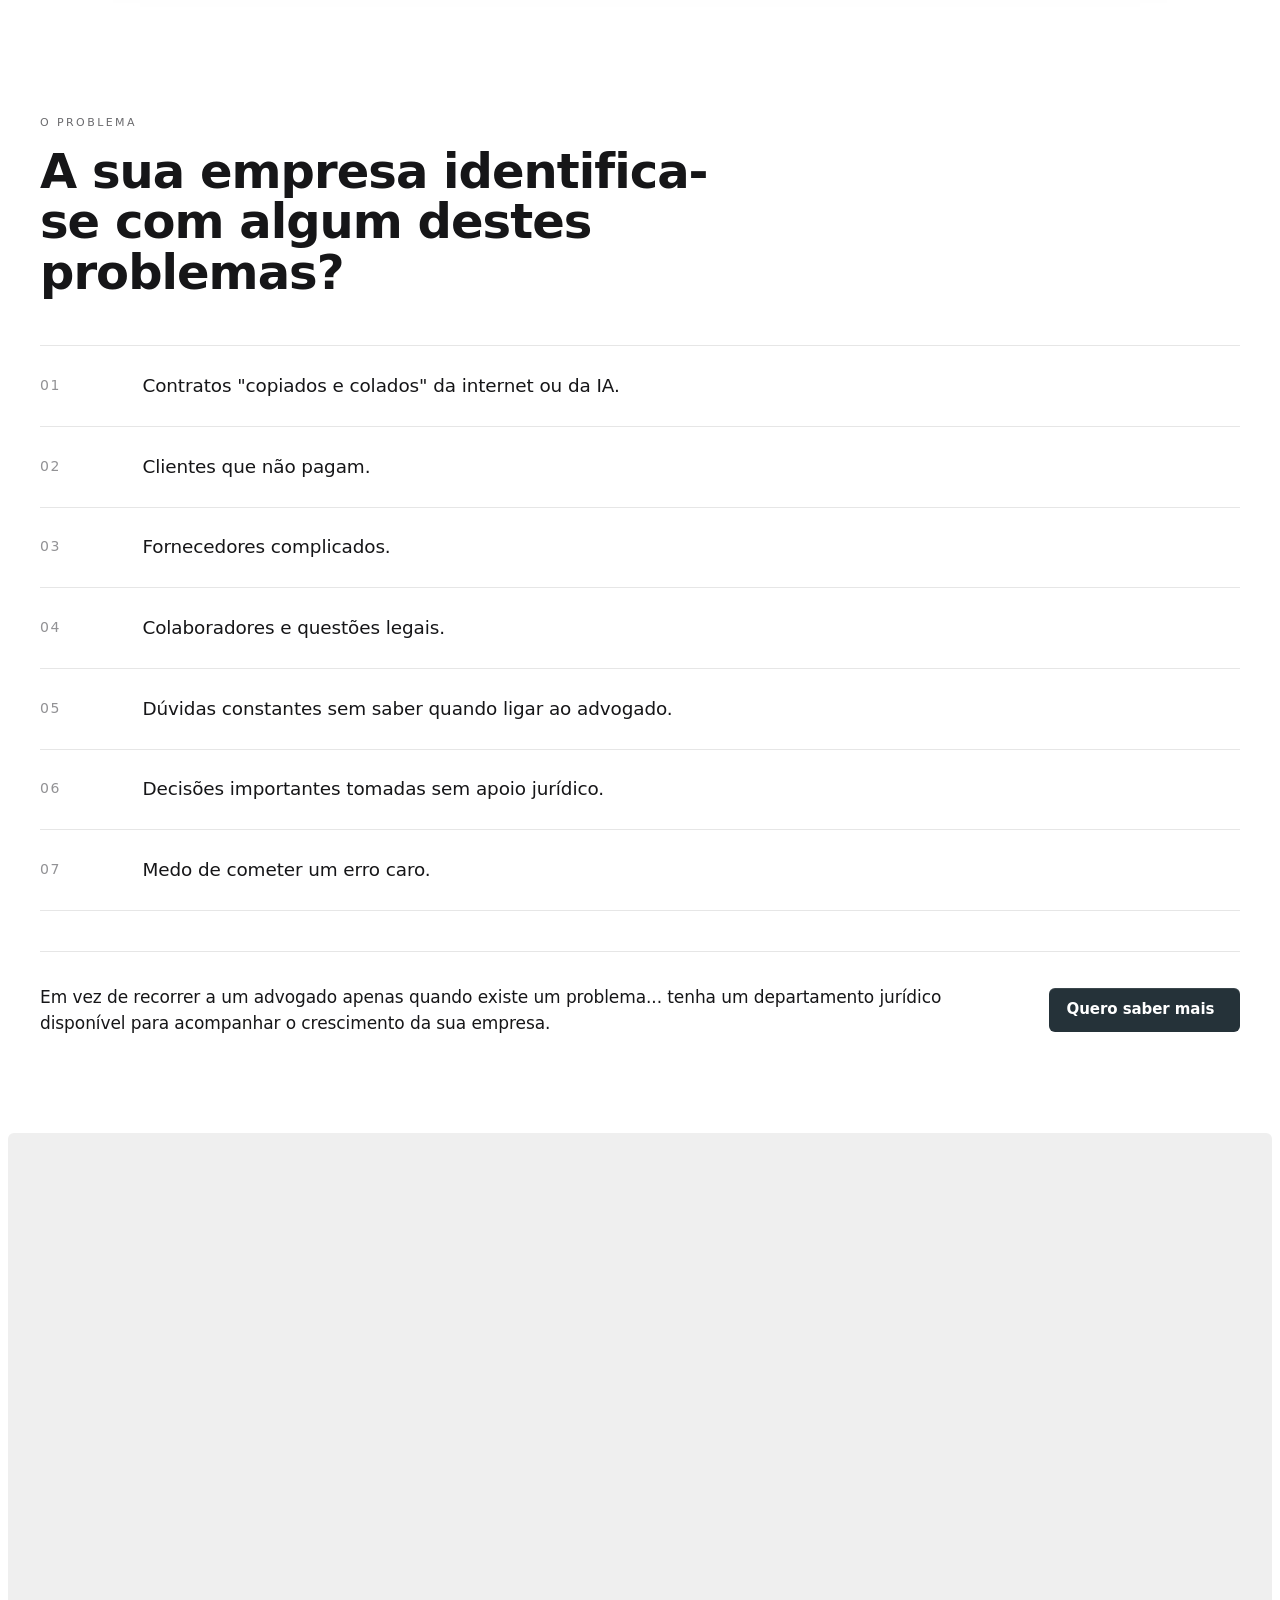
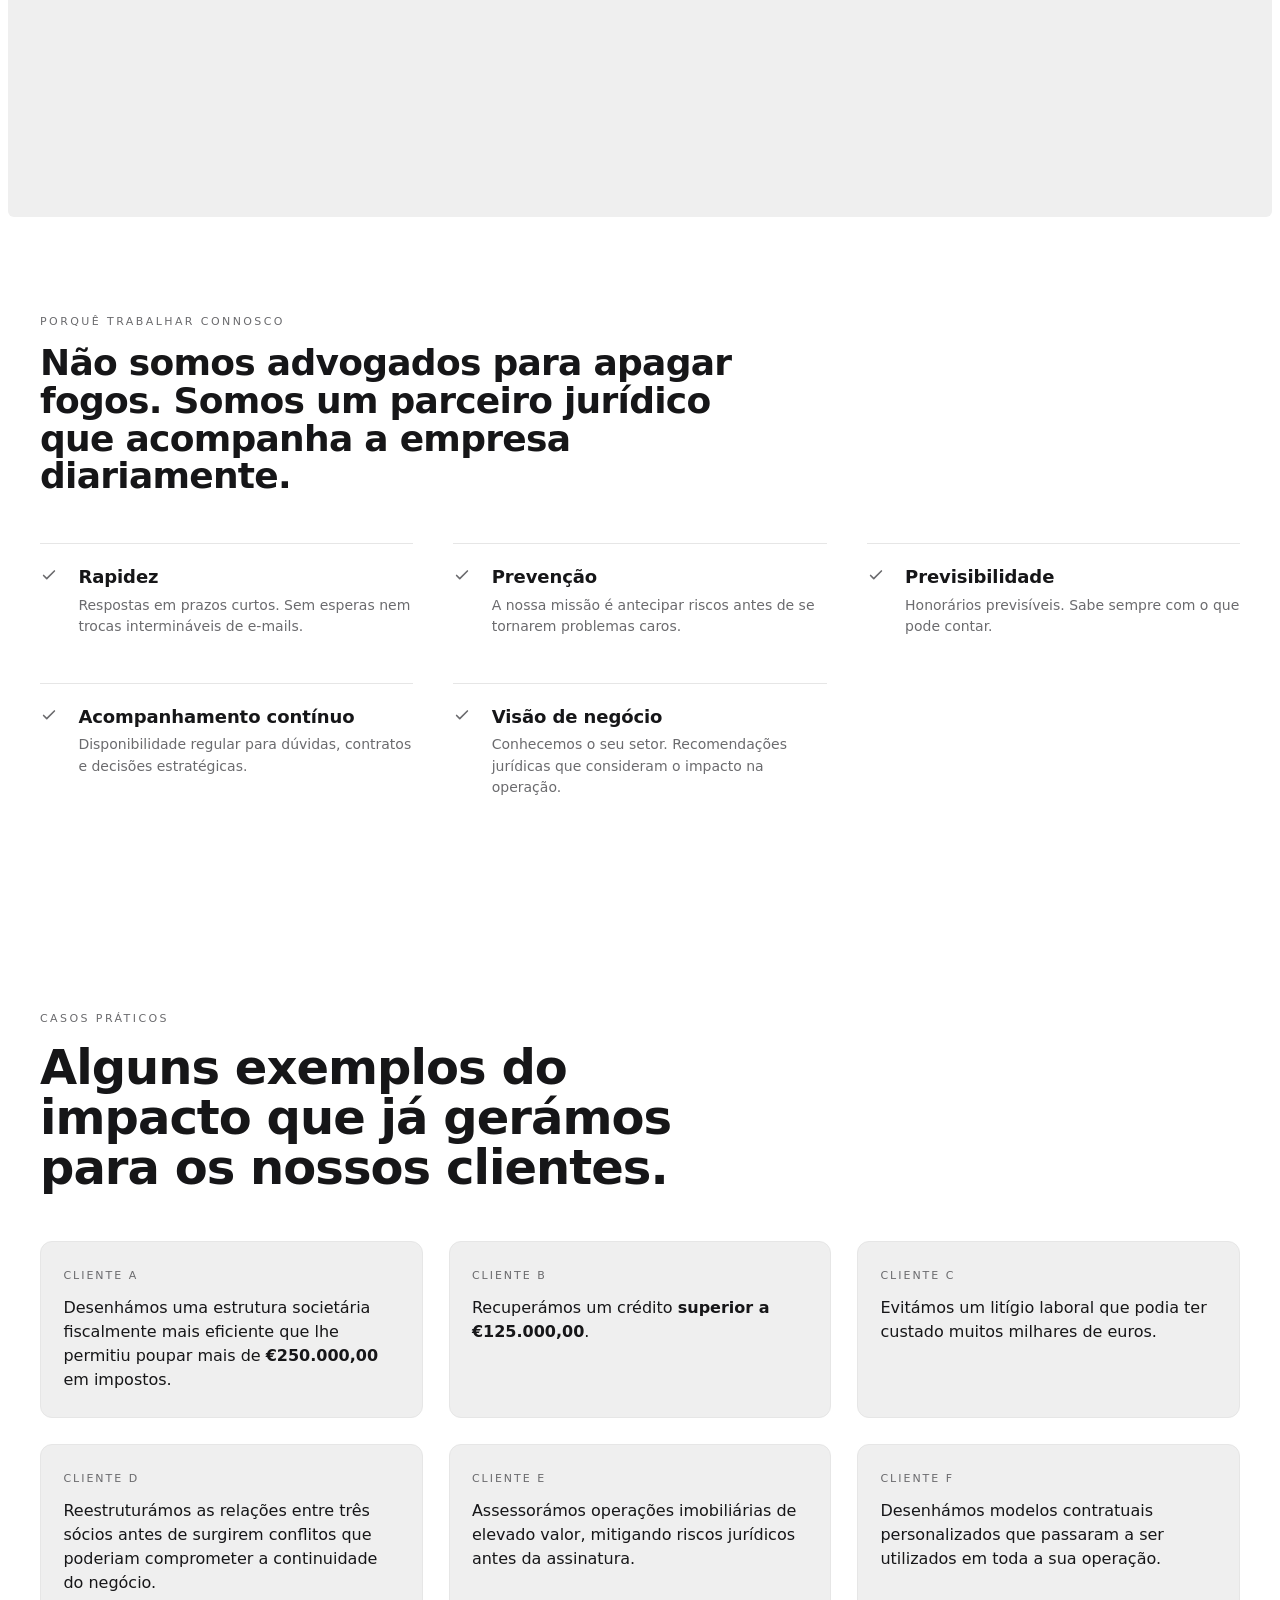
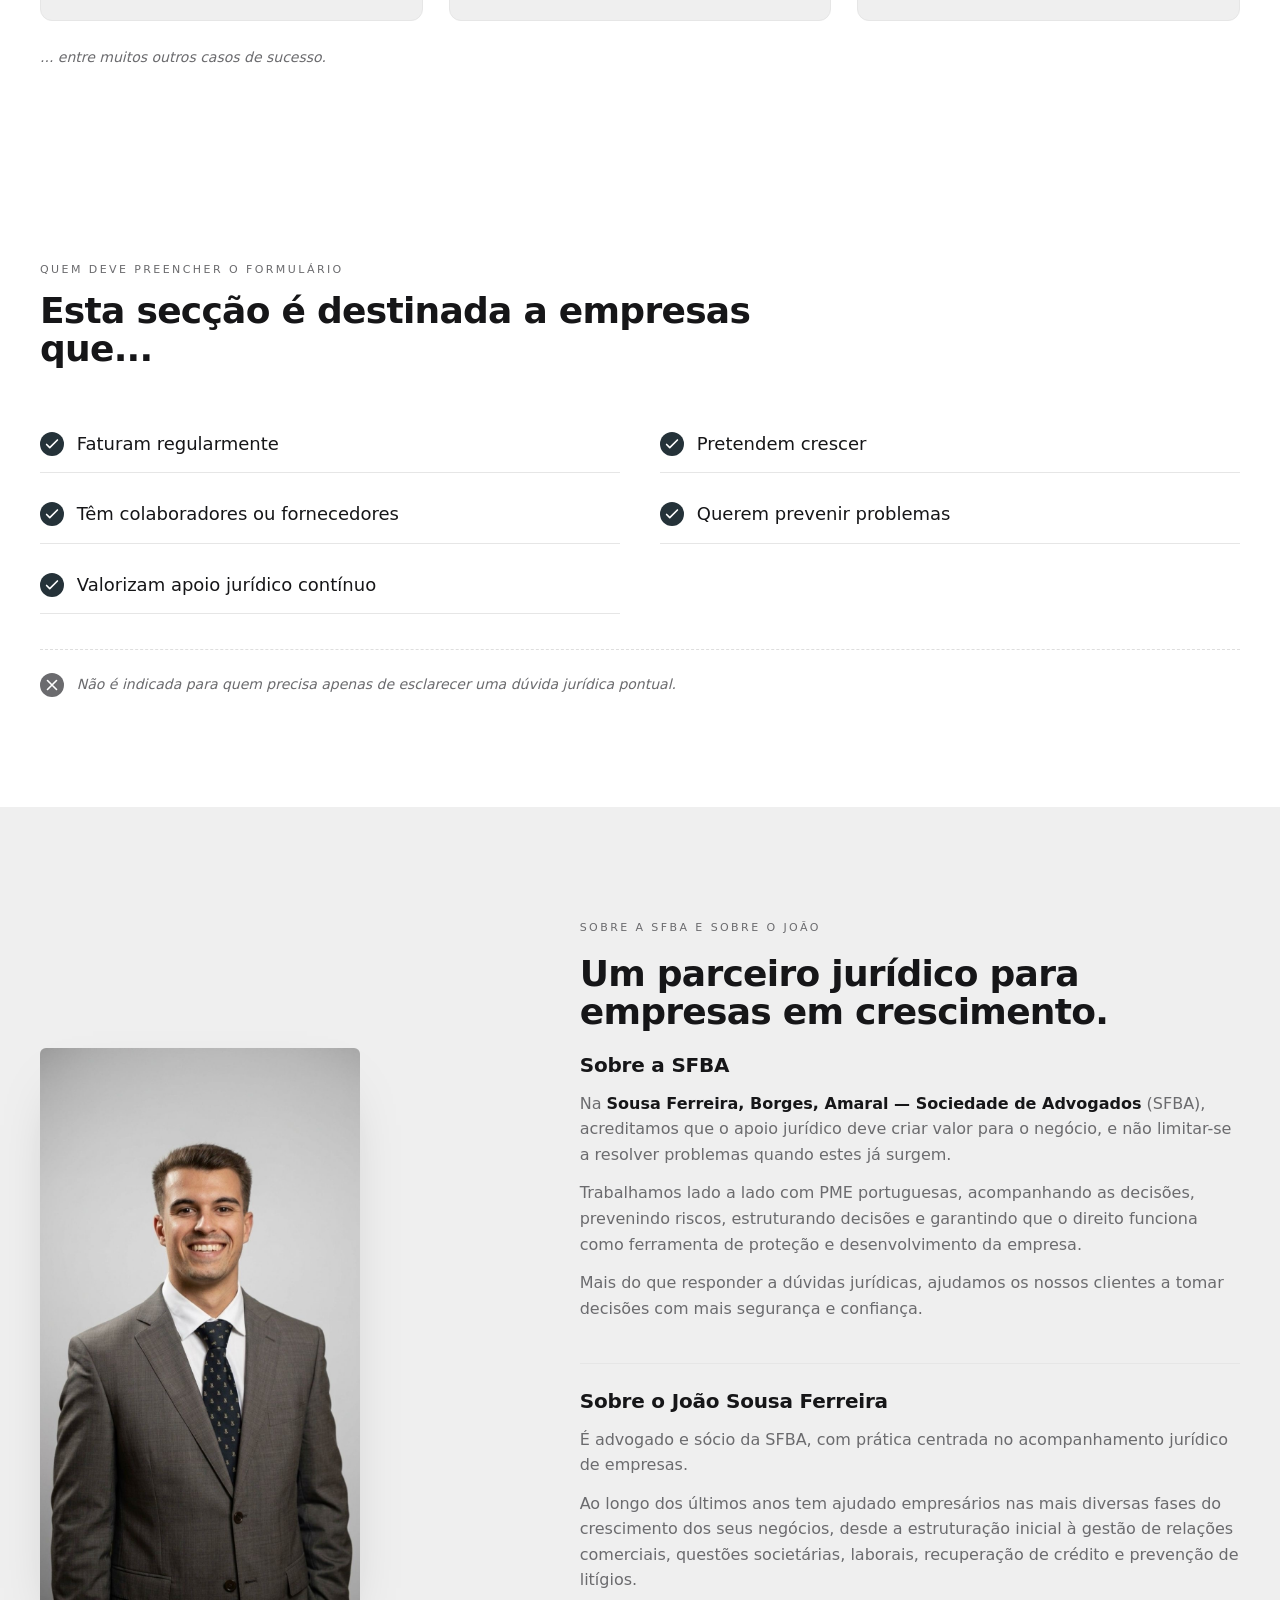
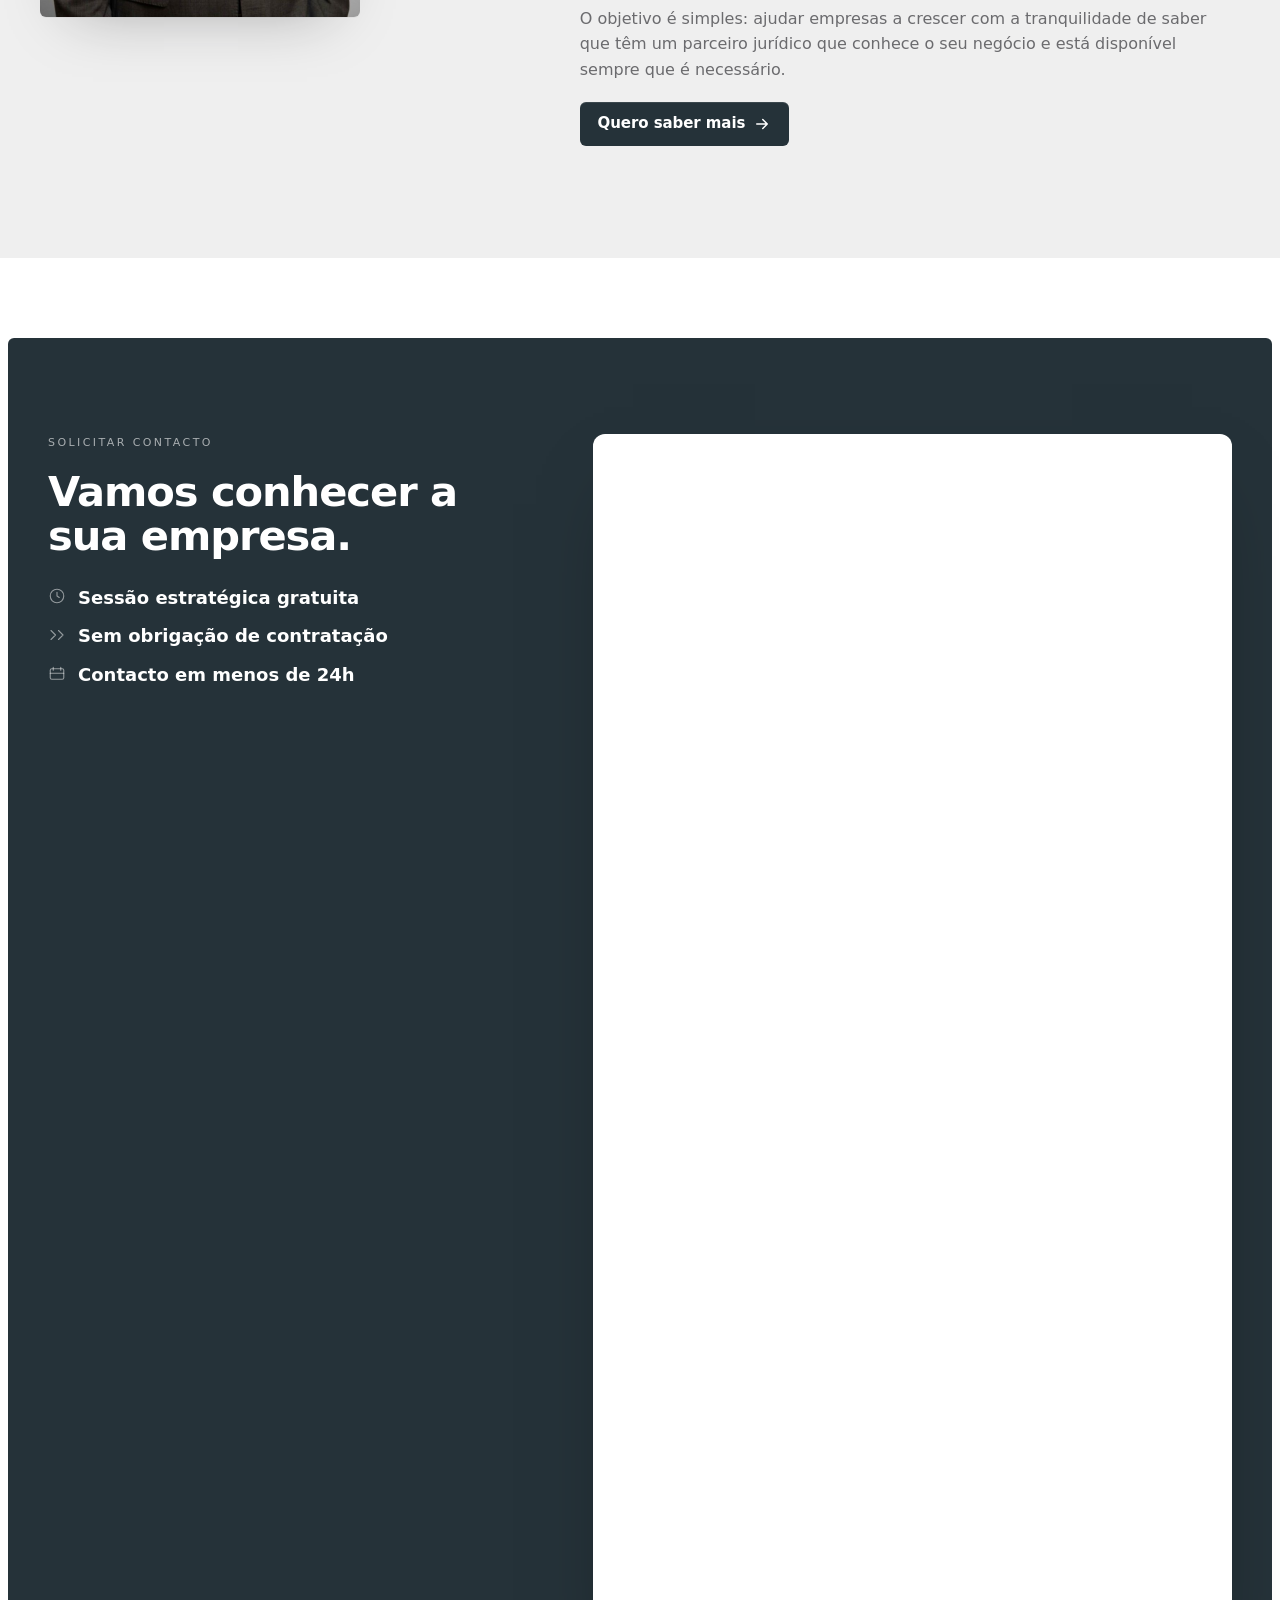
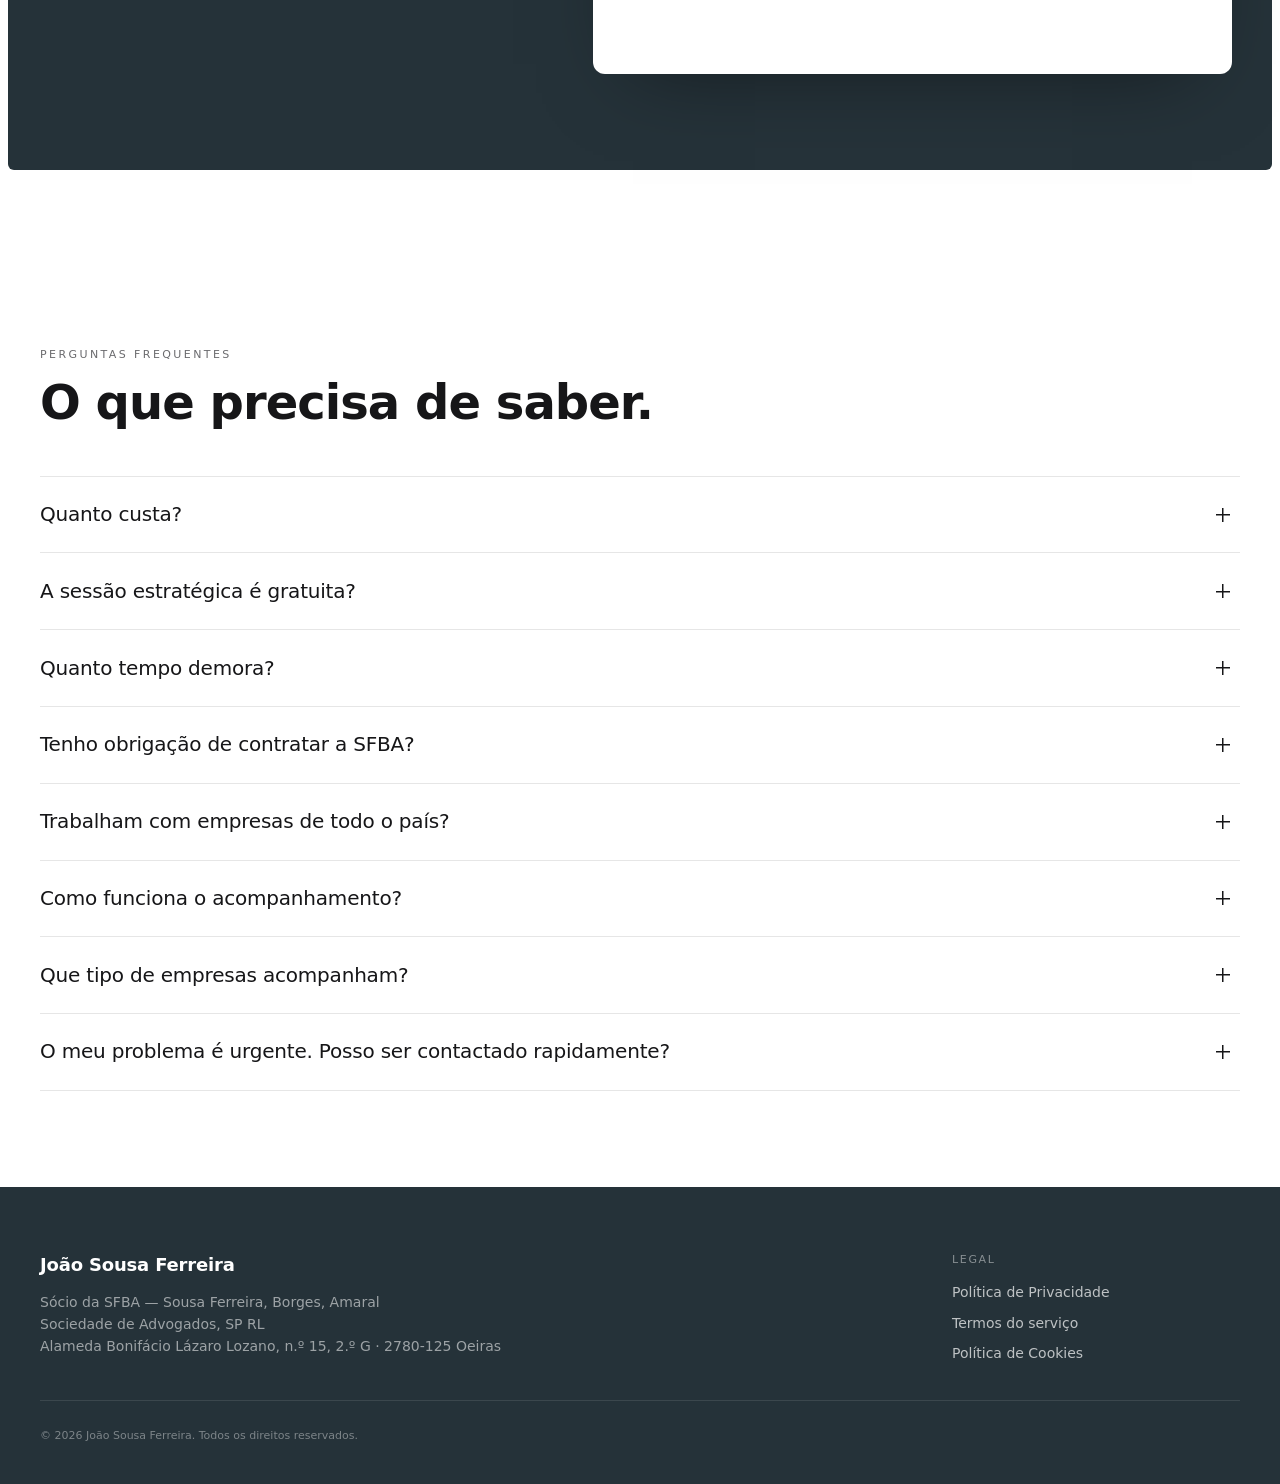
==== commit 1d106a0c: "fix(tracking): Lead now fires via JSFTrackLead helper with eventID dedup Per client brief (JSF_Corre" ====
--- a/index.html
+++ b/index.html
@@ -42,7 +42,7 @@
 <link rel="preconnect" href="https://link.msgsndr.com" crossorigin>
 <link rel="preload" as="font" type="font/woff2" crossorigin href="https://cdn.prod.website-files.com/6919d87fb59aea89ebd7268e/6919d880b59aea89ebd7285d_BDOGrotesk-Regular.woff2">
 <link rel="preload" as="font" type="font/woff2" crossorigin href="https://cdn.prod.website-files.com/6919d87fb59aea89ebd7268e/6919d880b59aea89ebd7285b_BDOGrotesk-Bold.woff2">
-<link rel="stylesheet" href="assets/styles.css?v=24">
+<link rel="stylesheet" href="assets/styles.css?v=25">
 </head>
 <body>
 
@@ -608,7 +608,7 @@
   </div>
 </aside>
 
-<script src="assets/script.js?v=24" defer></script>
+<script src="assets/script.js?v=25" defer></script>
 <script src="https://link.msgsndr.com/js/form_embed.js" async></script>
 </body>
 </html>
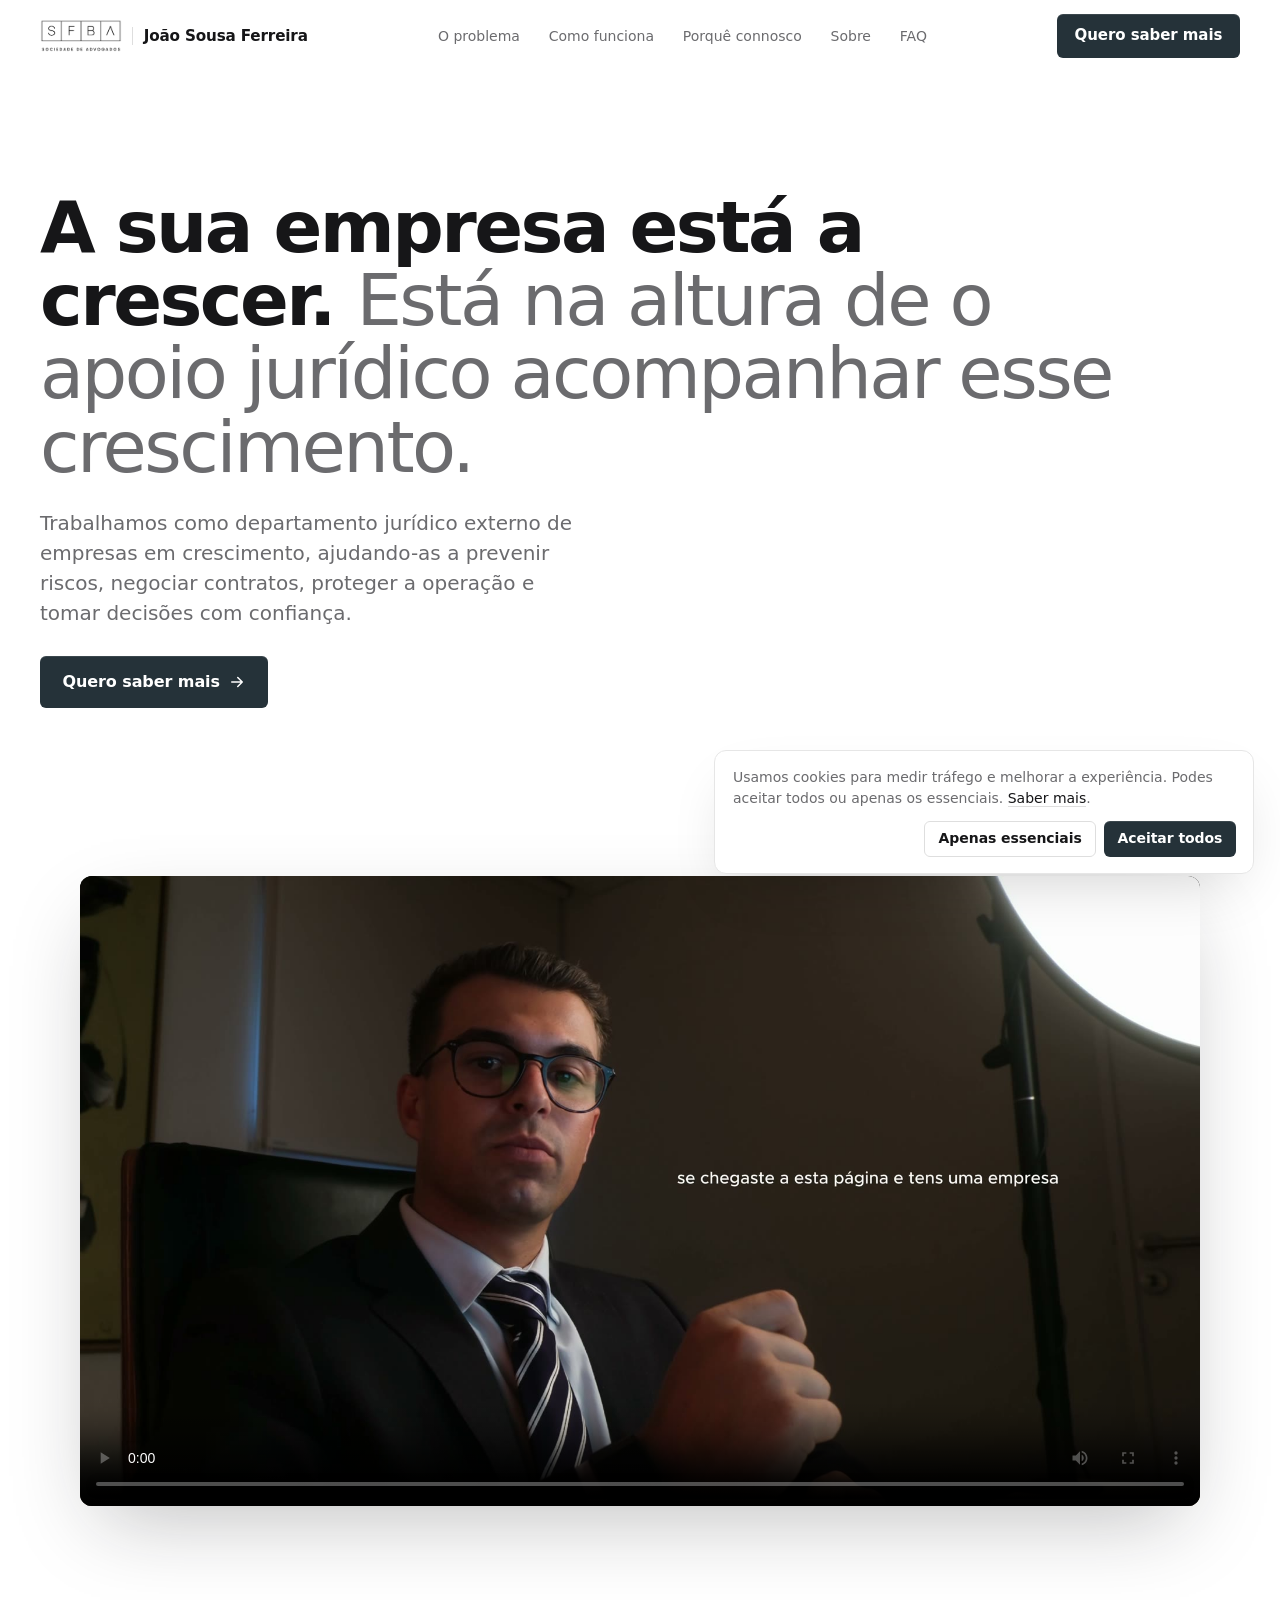
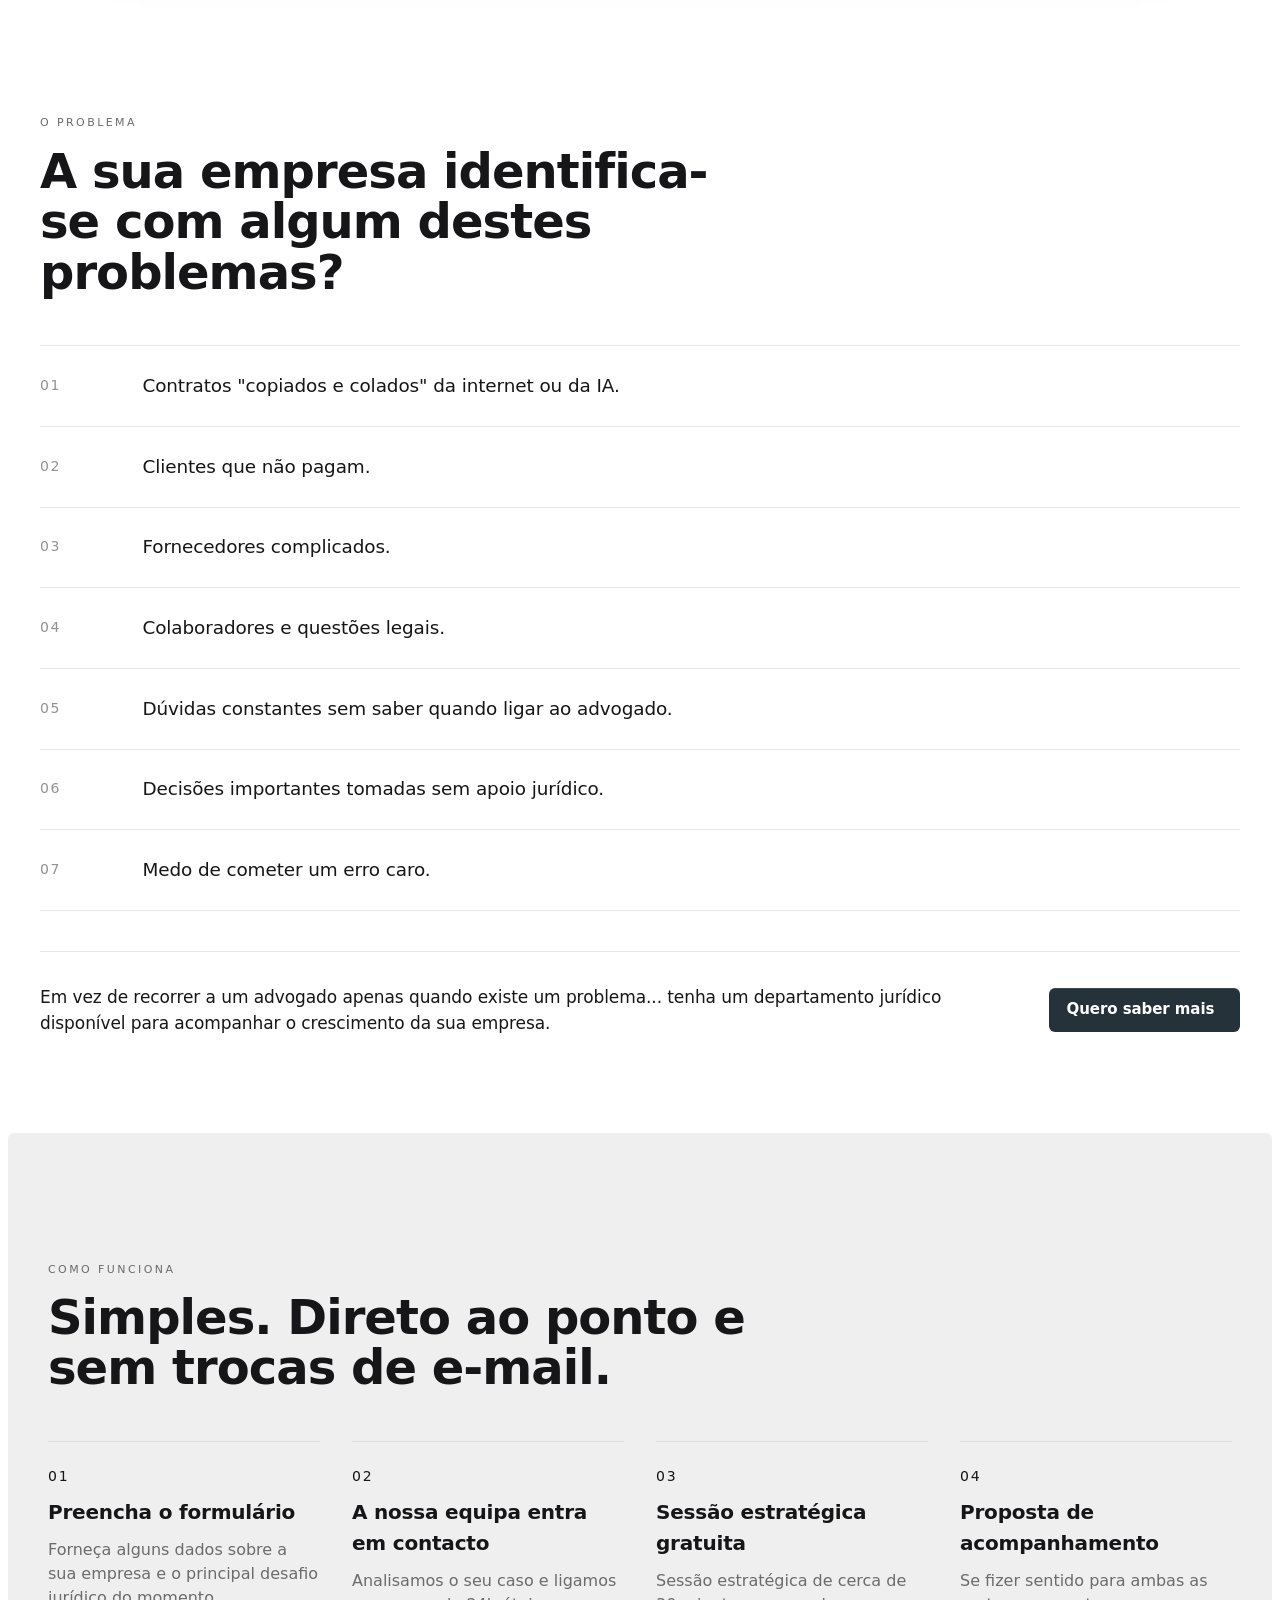
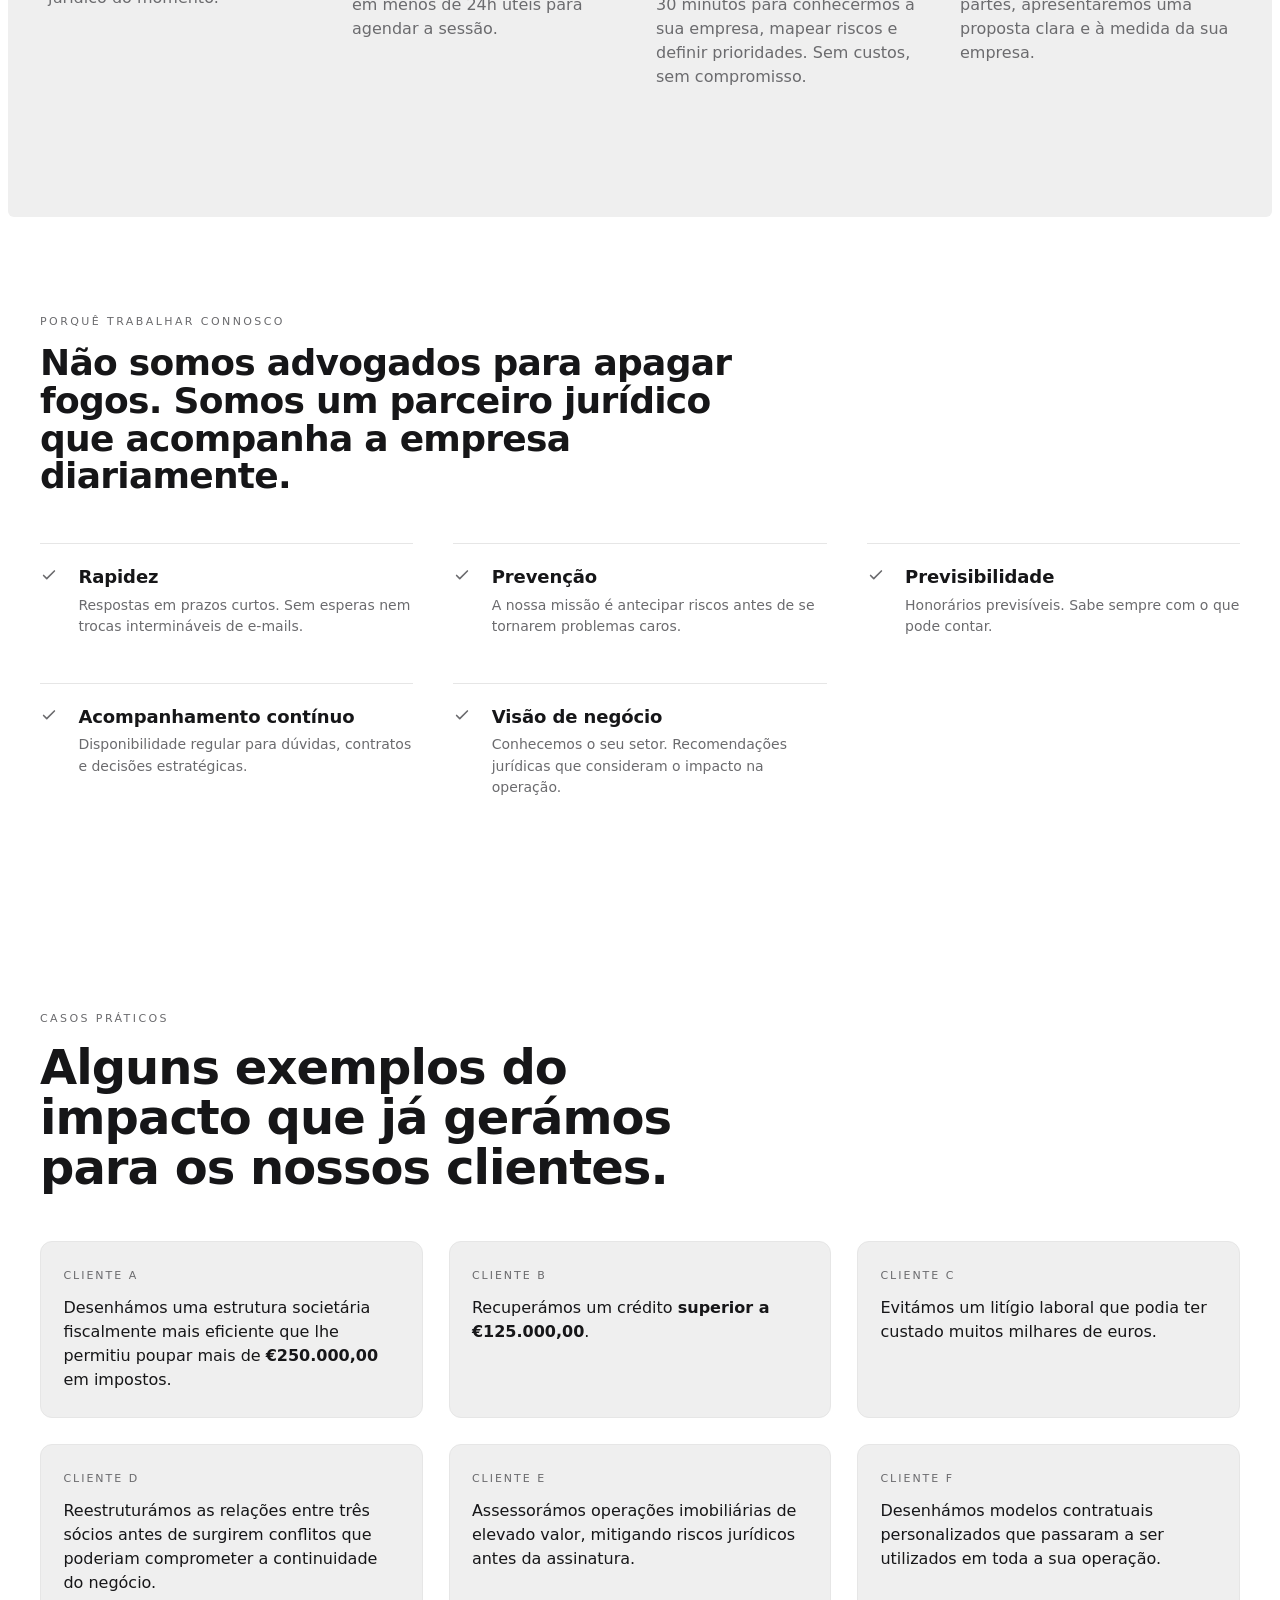
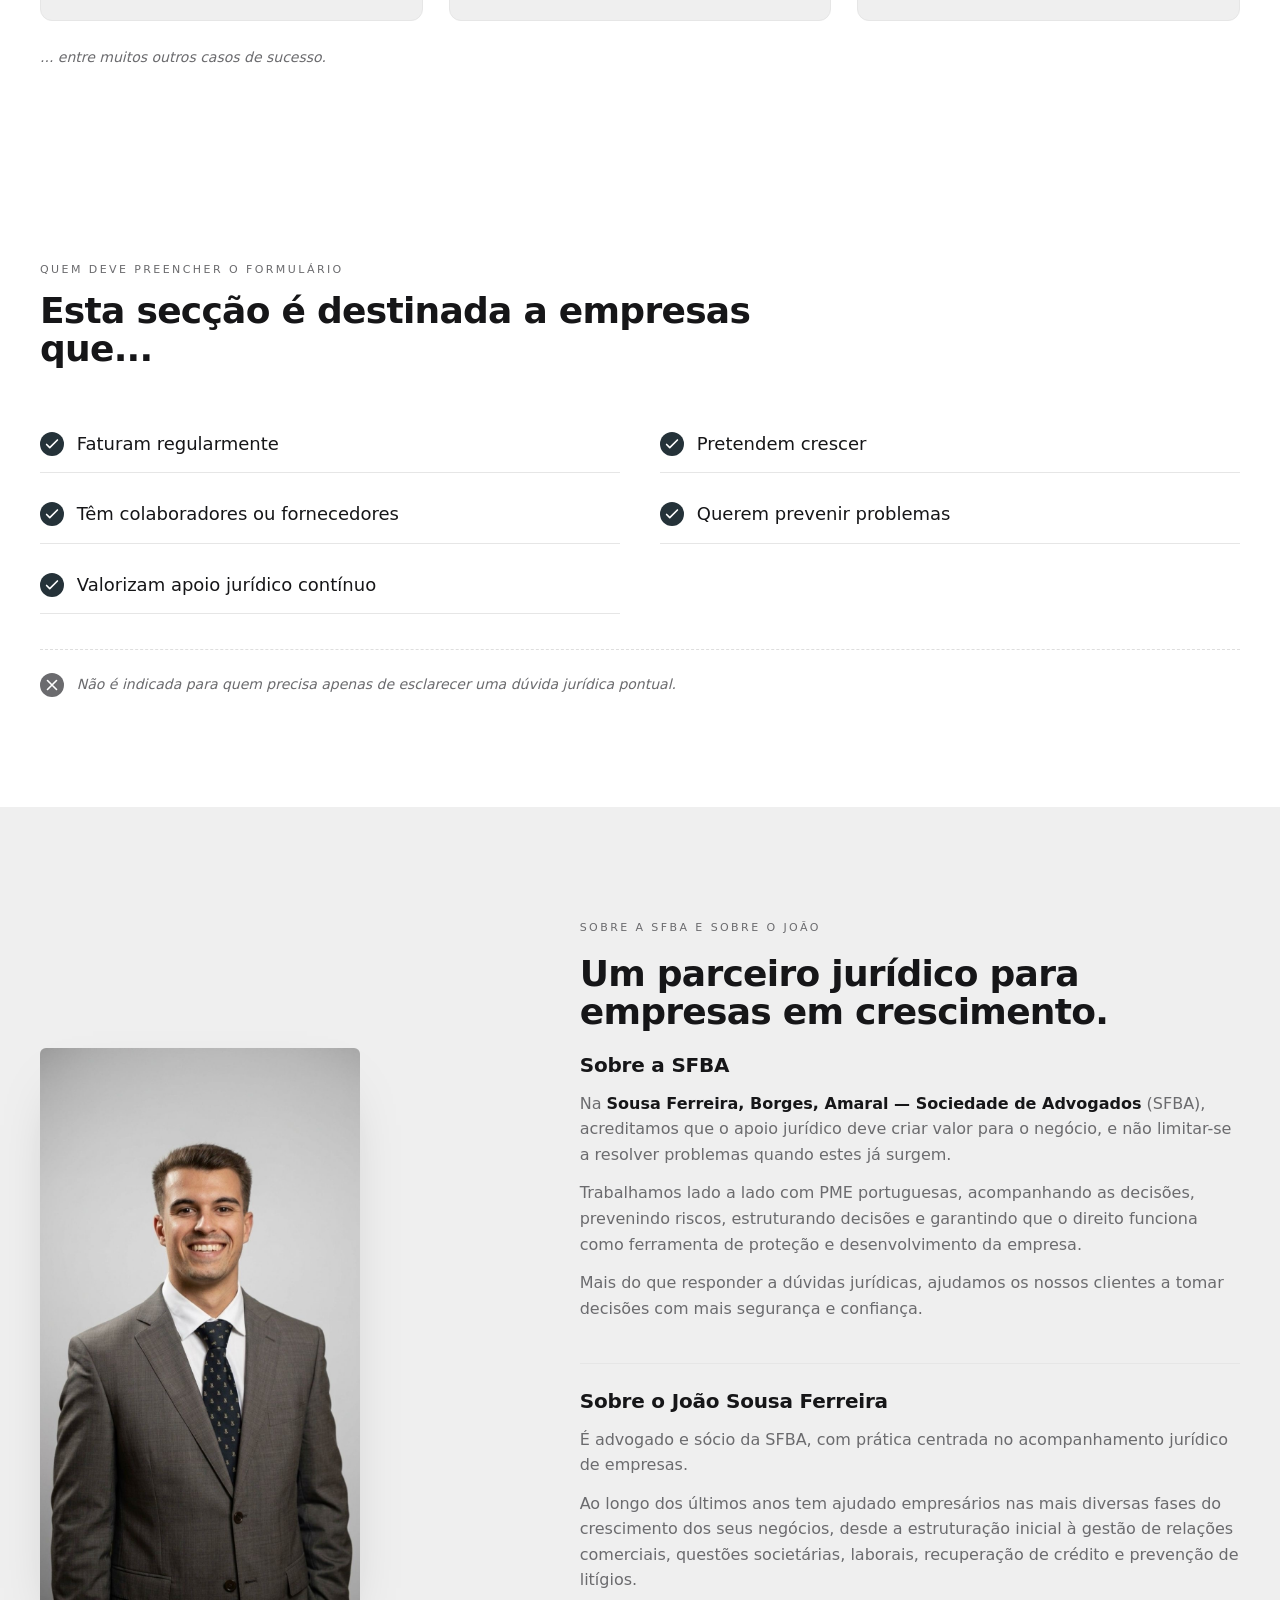
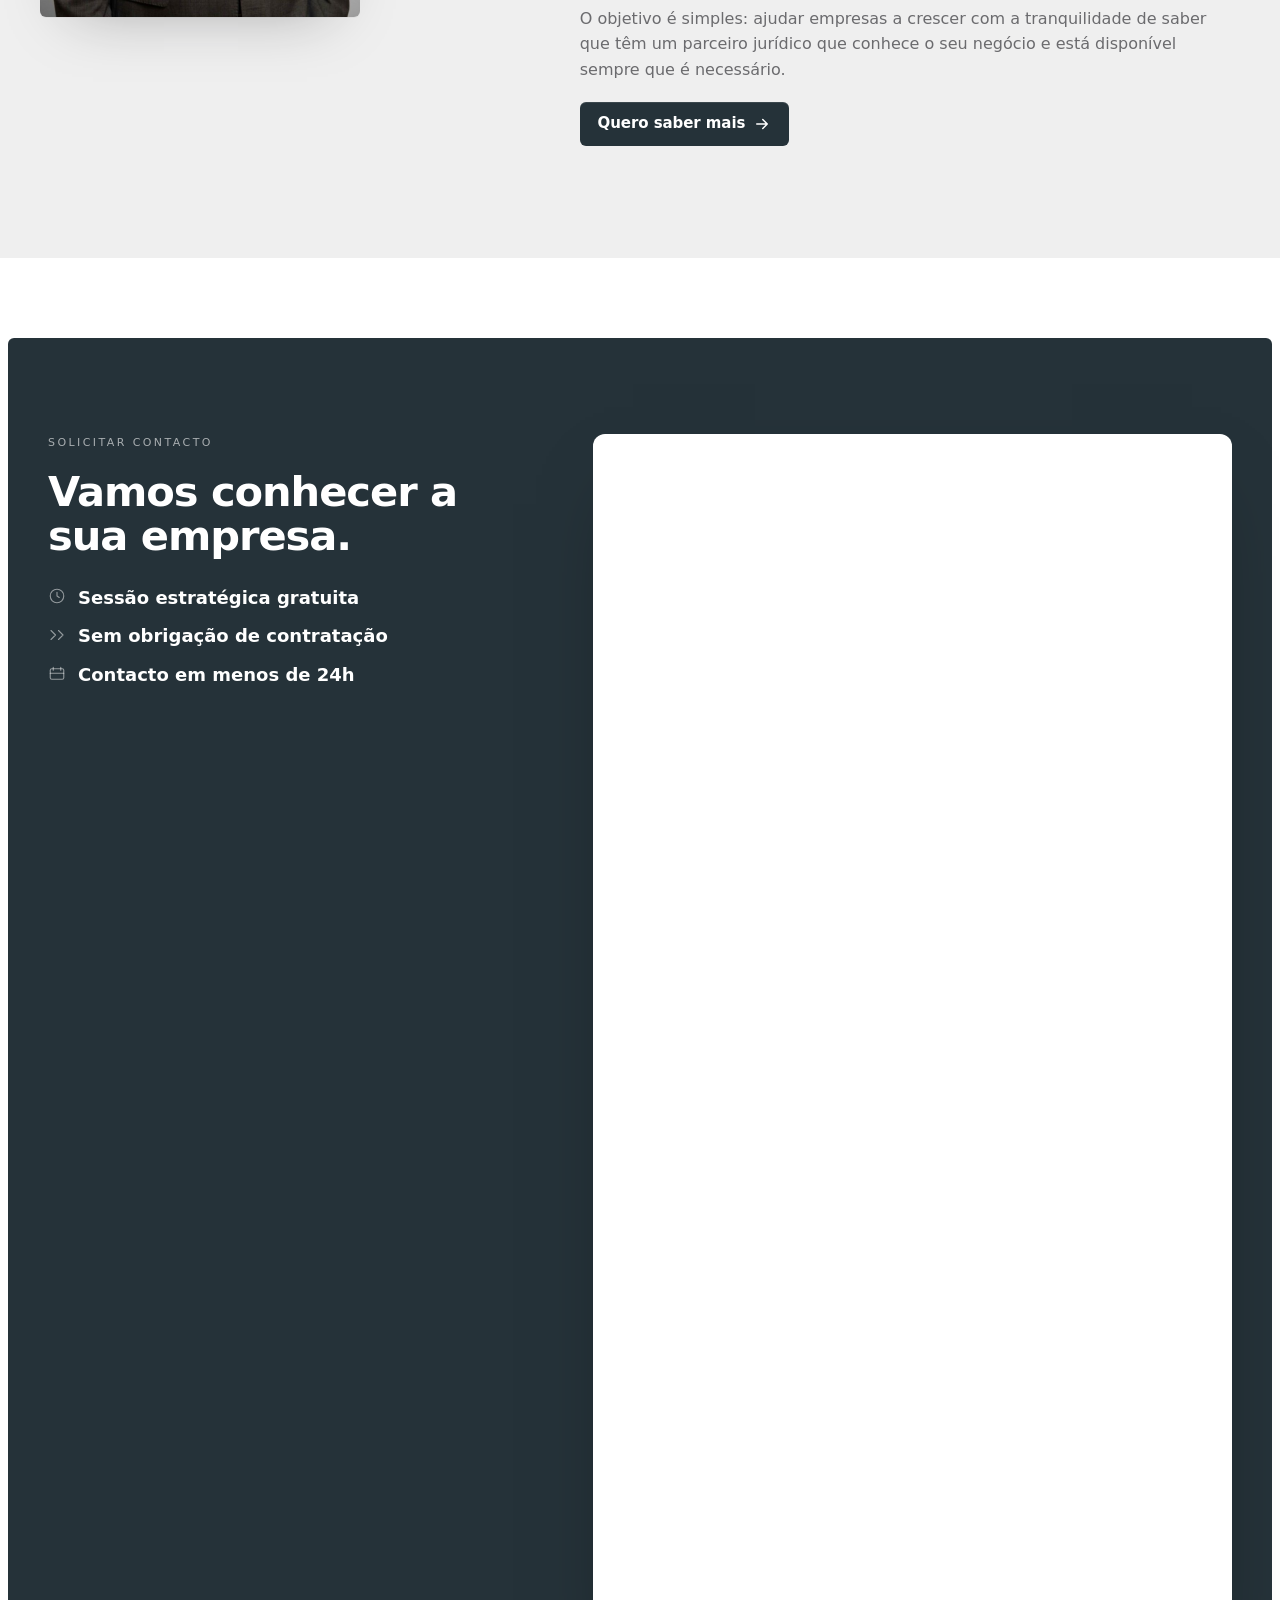
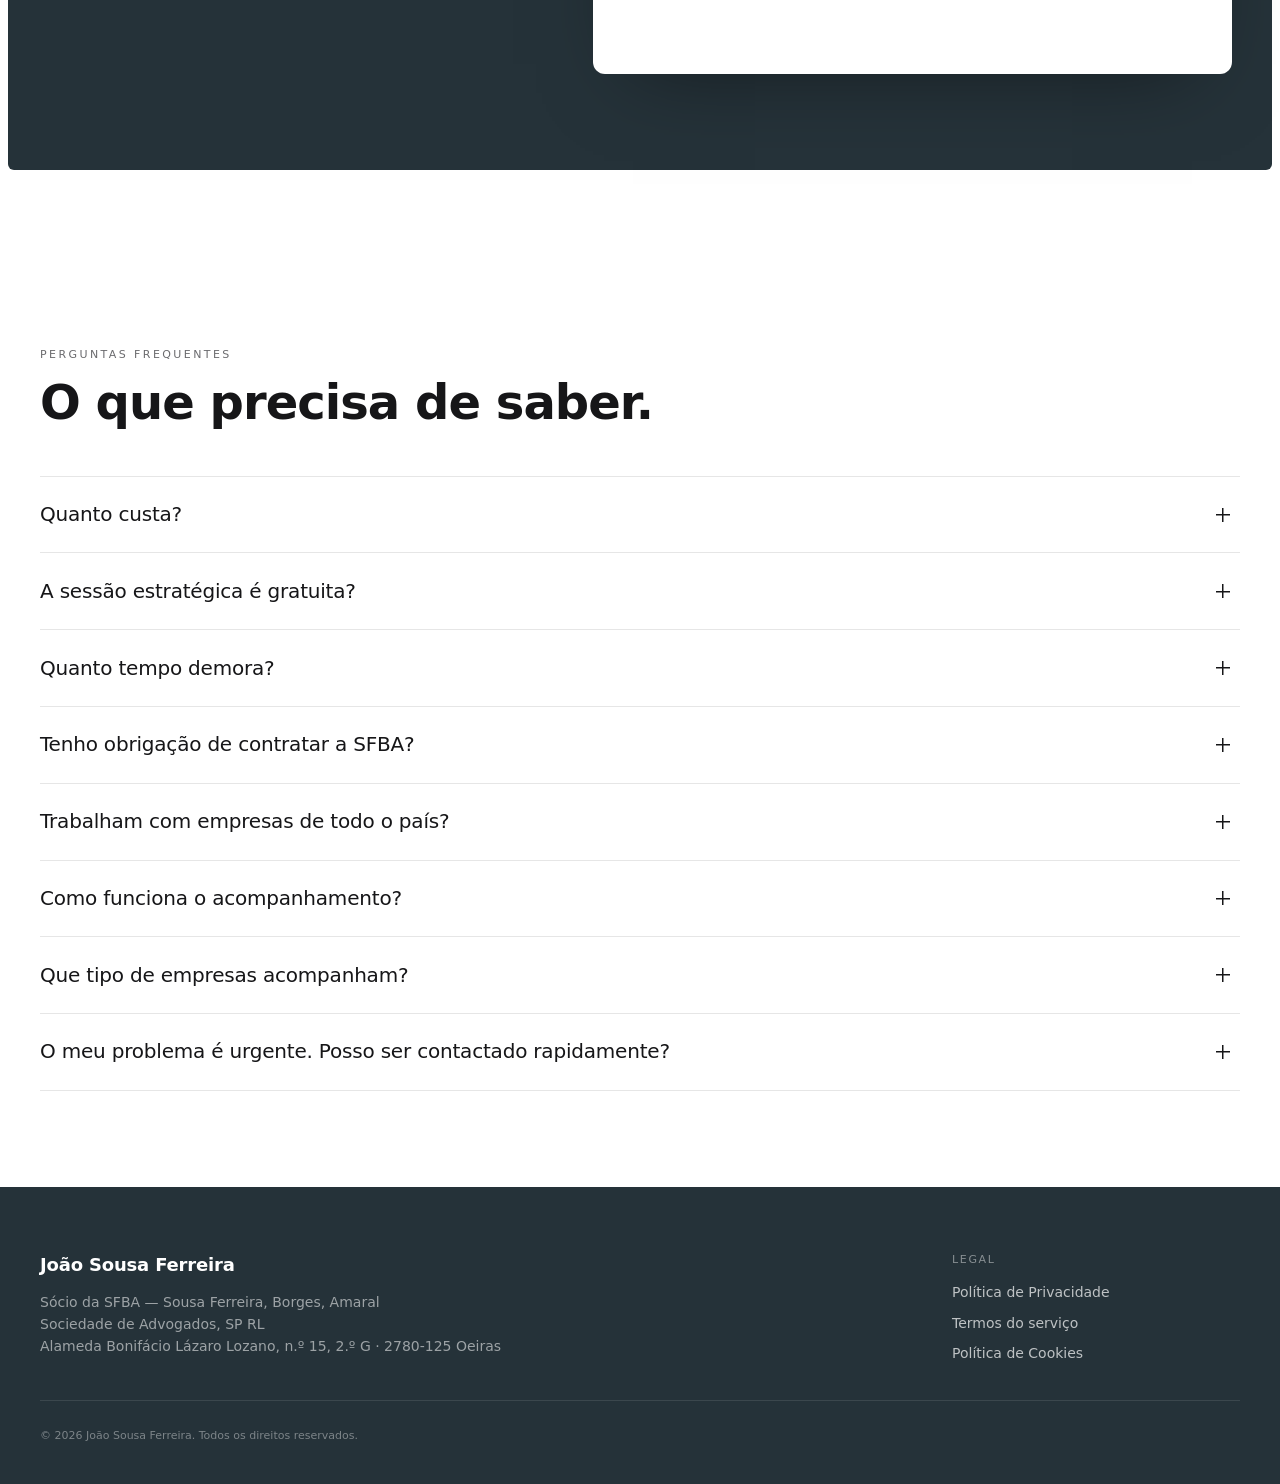
==== commit 558a6d44: "debug(tracking): wider GHL postMessage match + console log for diagnostics - Accept any origin endin" ====
--- a/index.html
+++ b/index.html
@@ -608,7 +608,7 @@
   </div>
 </aside>
 
-<script src="assets/script.js?v=25" defer></script>
+<script src="assets/script.js?v=26" defer></script>
 <script src="https://link.msgsndr.com/js/form_embed.js" async></script>
 </body>
 </html>
